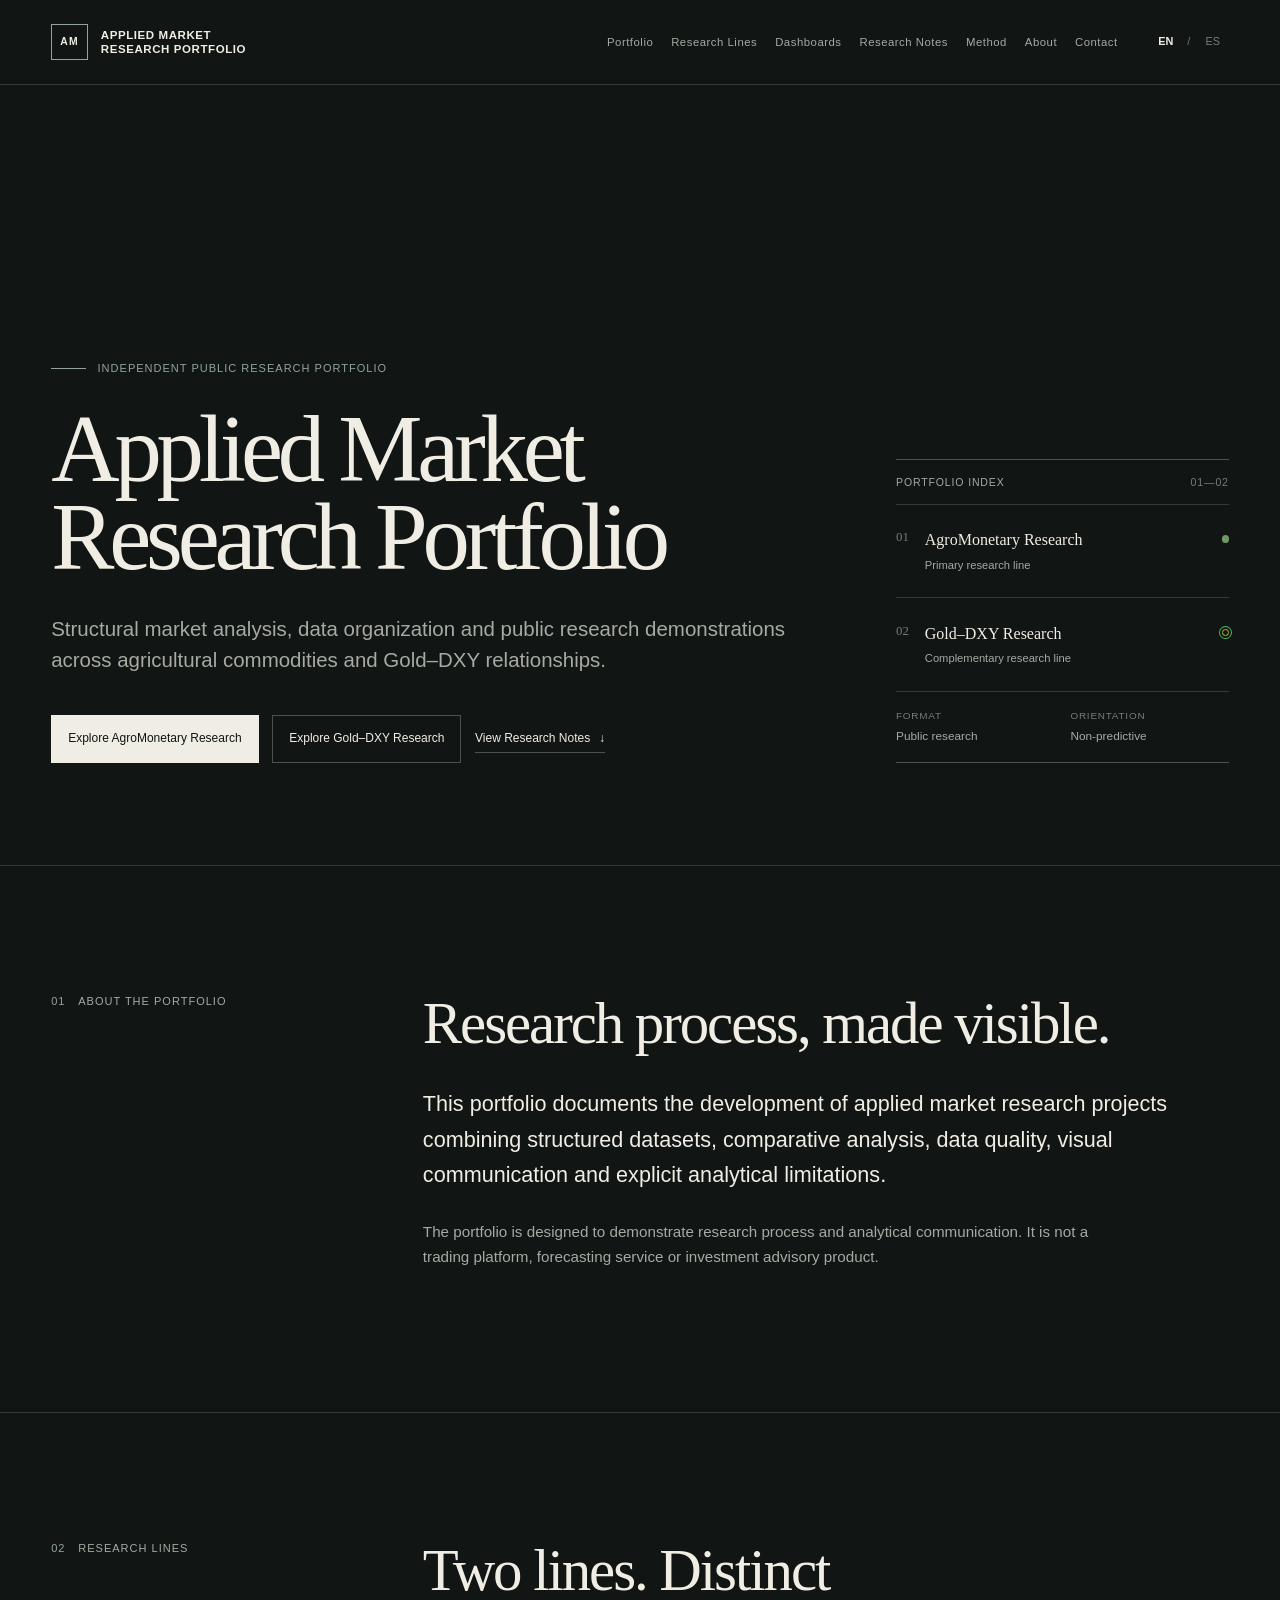
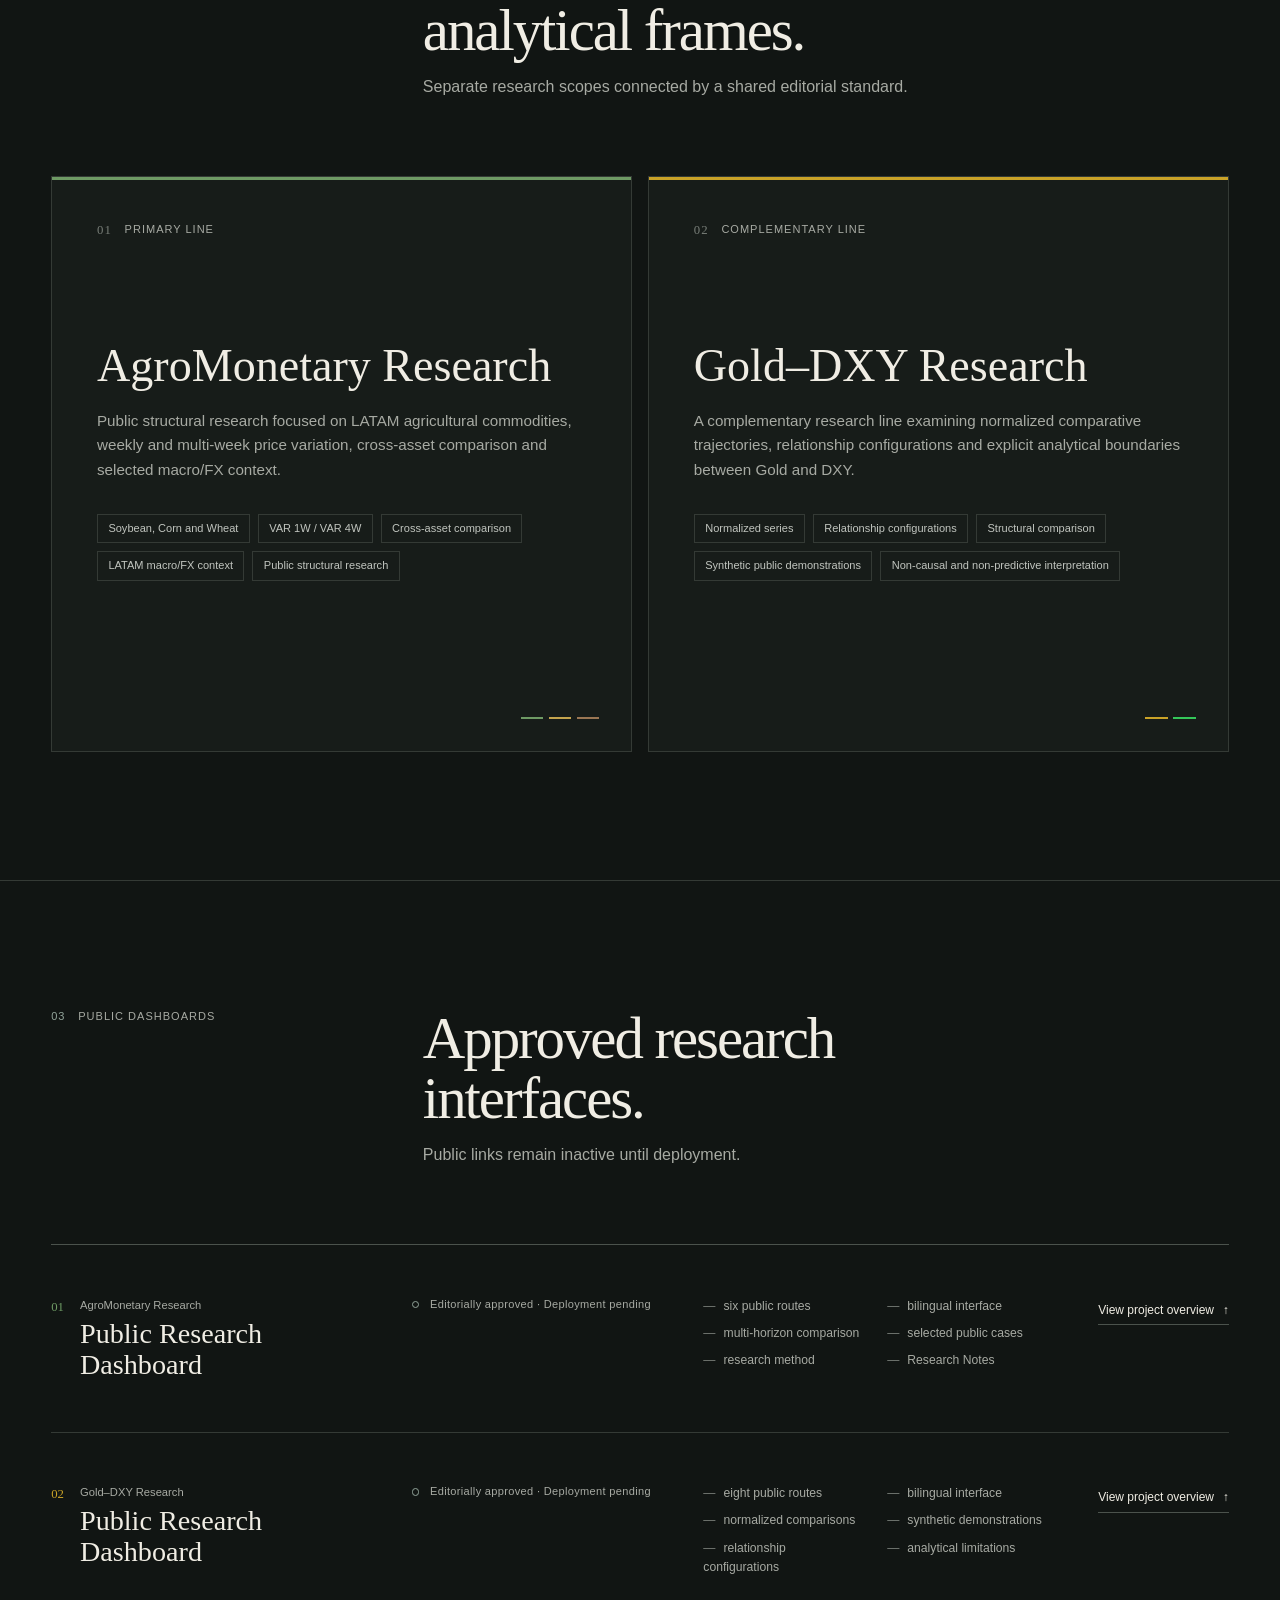
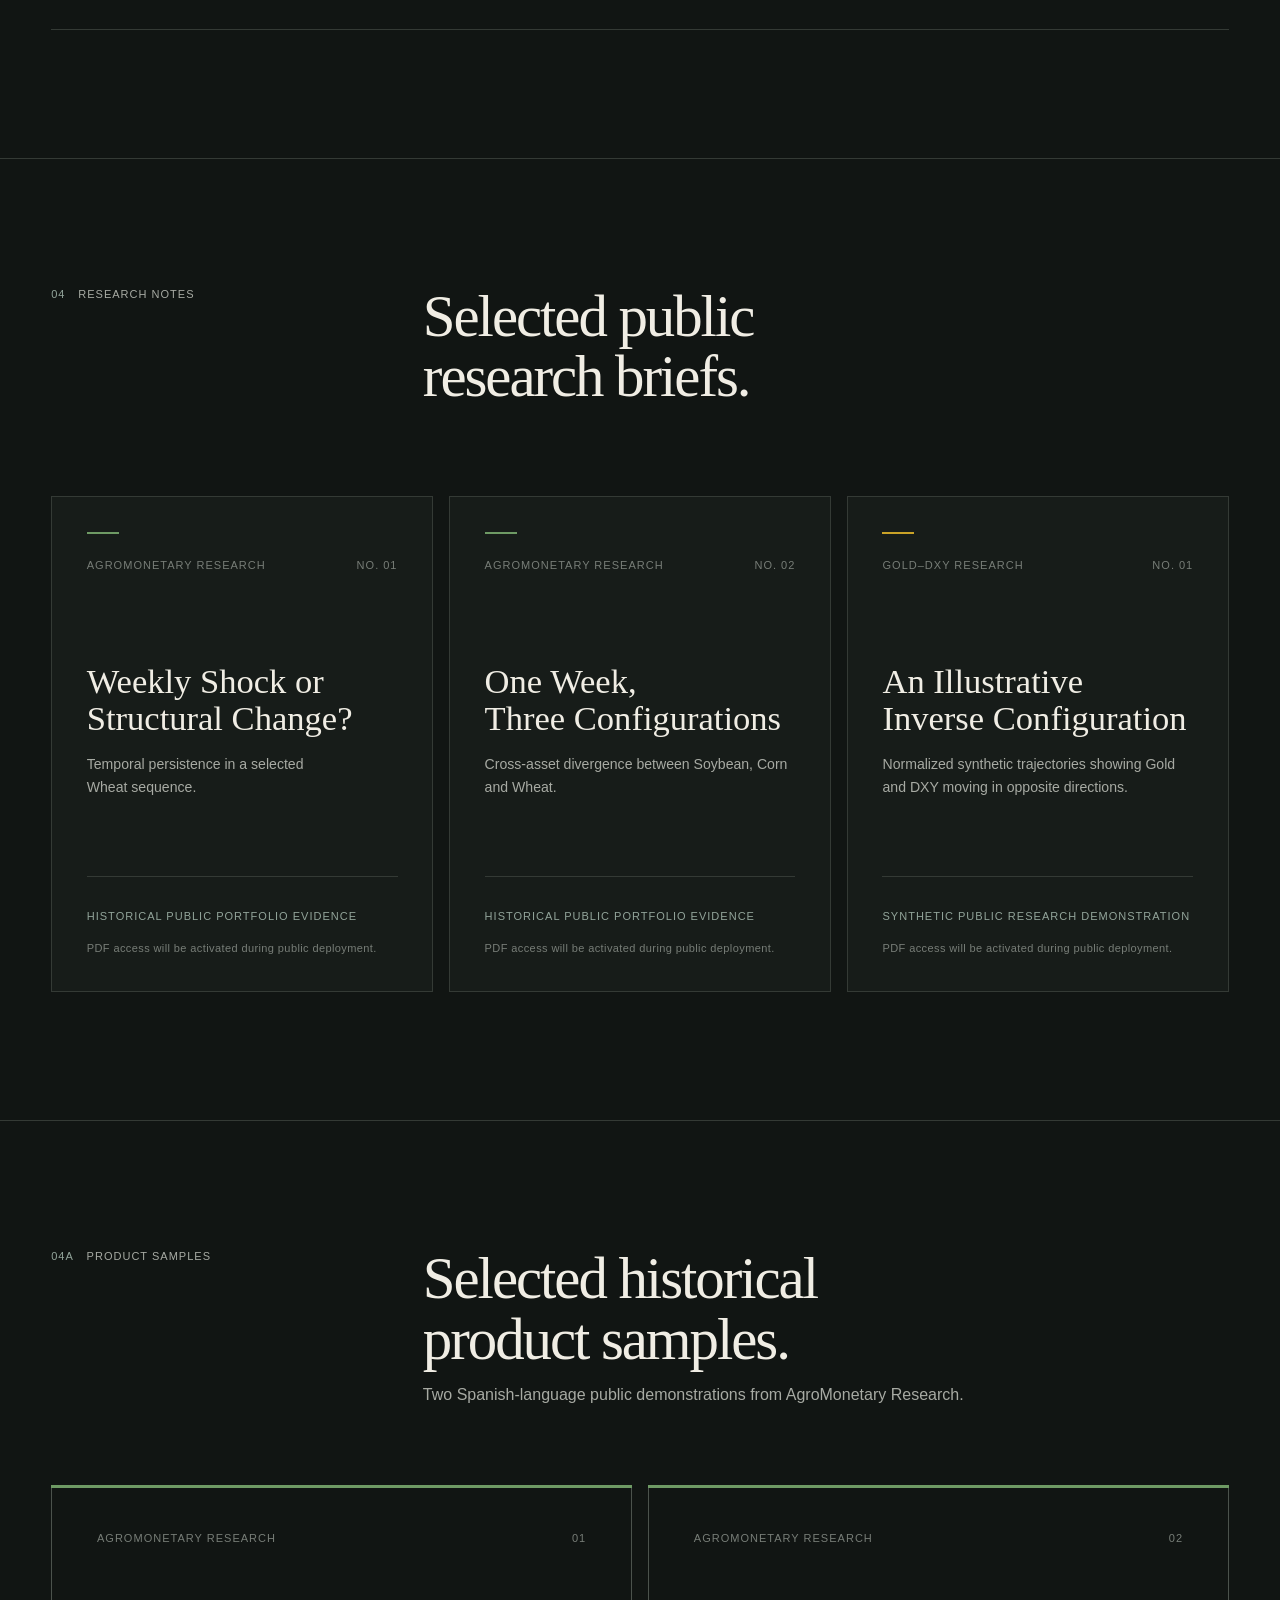
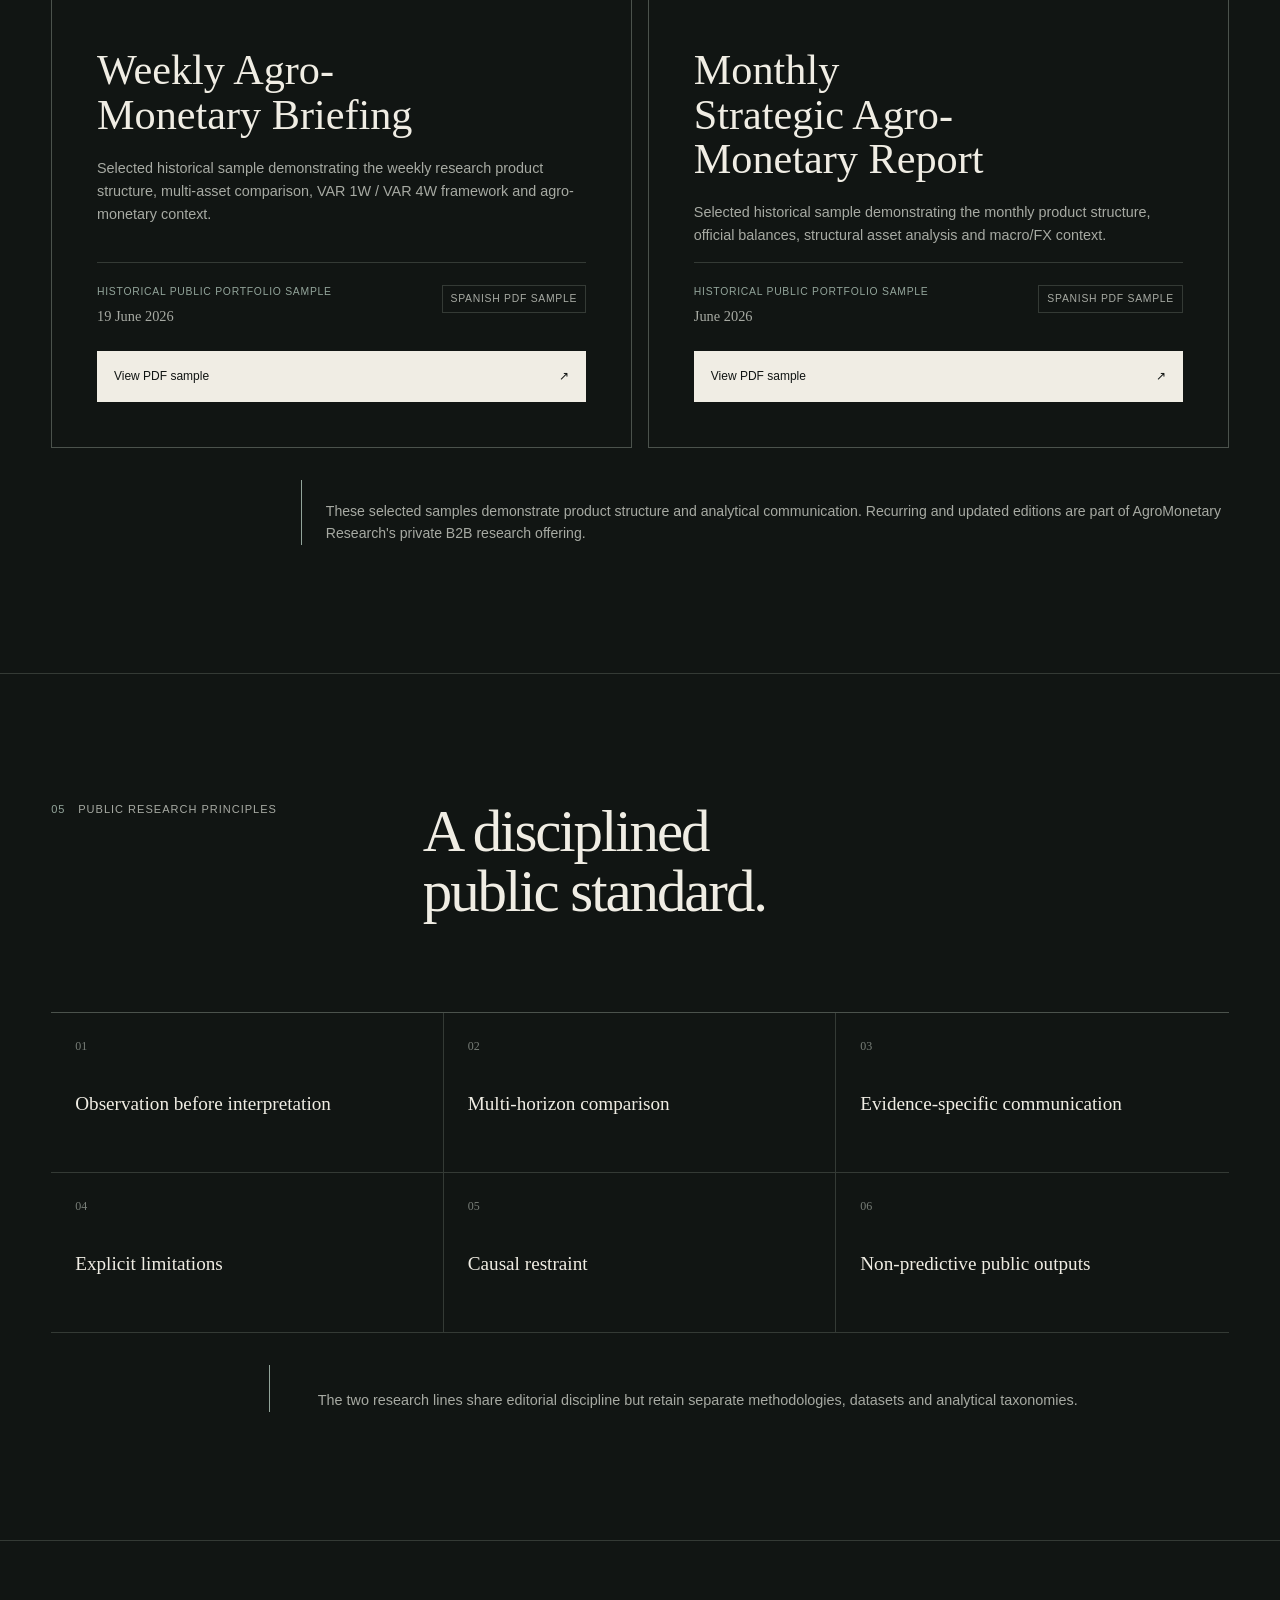
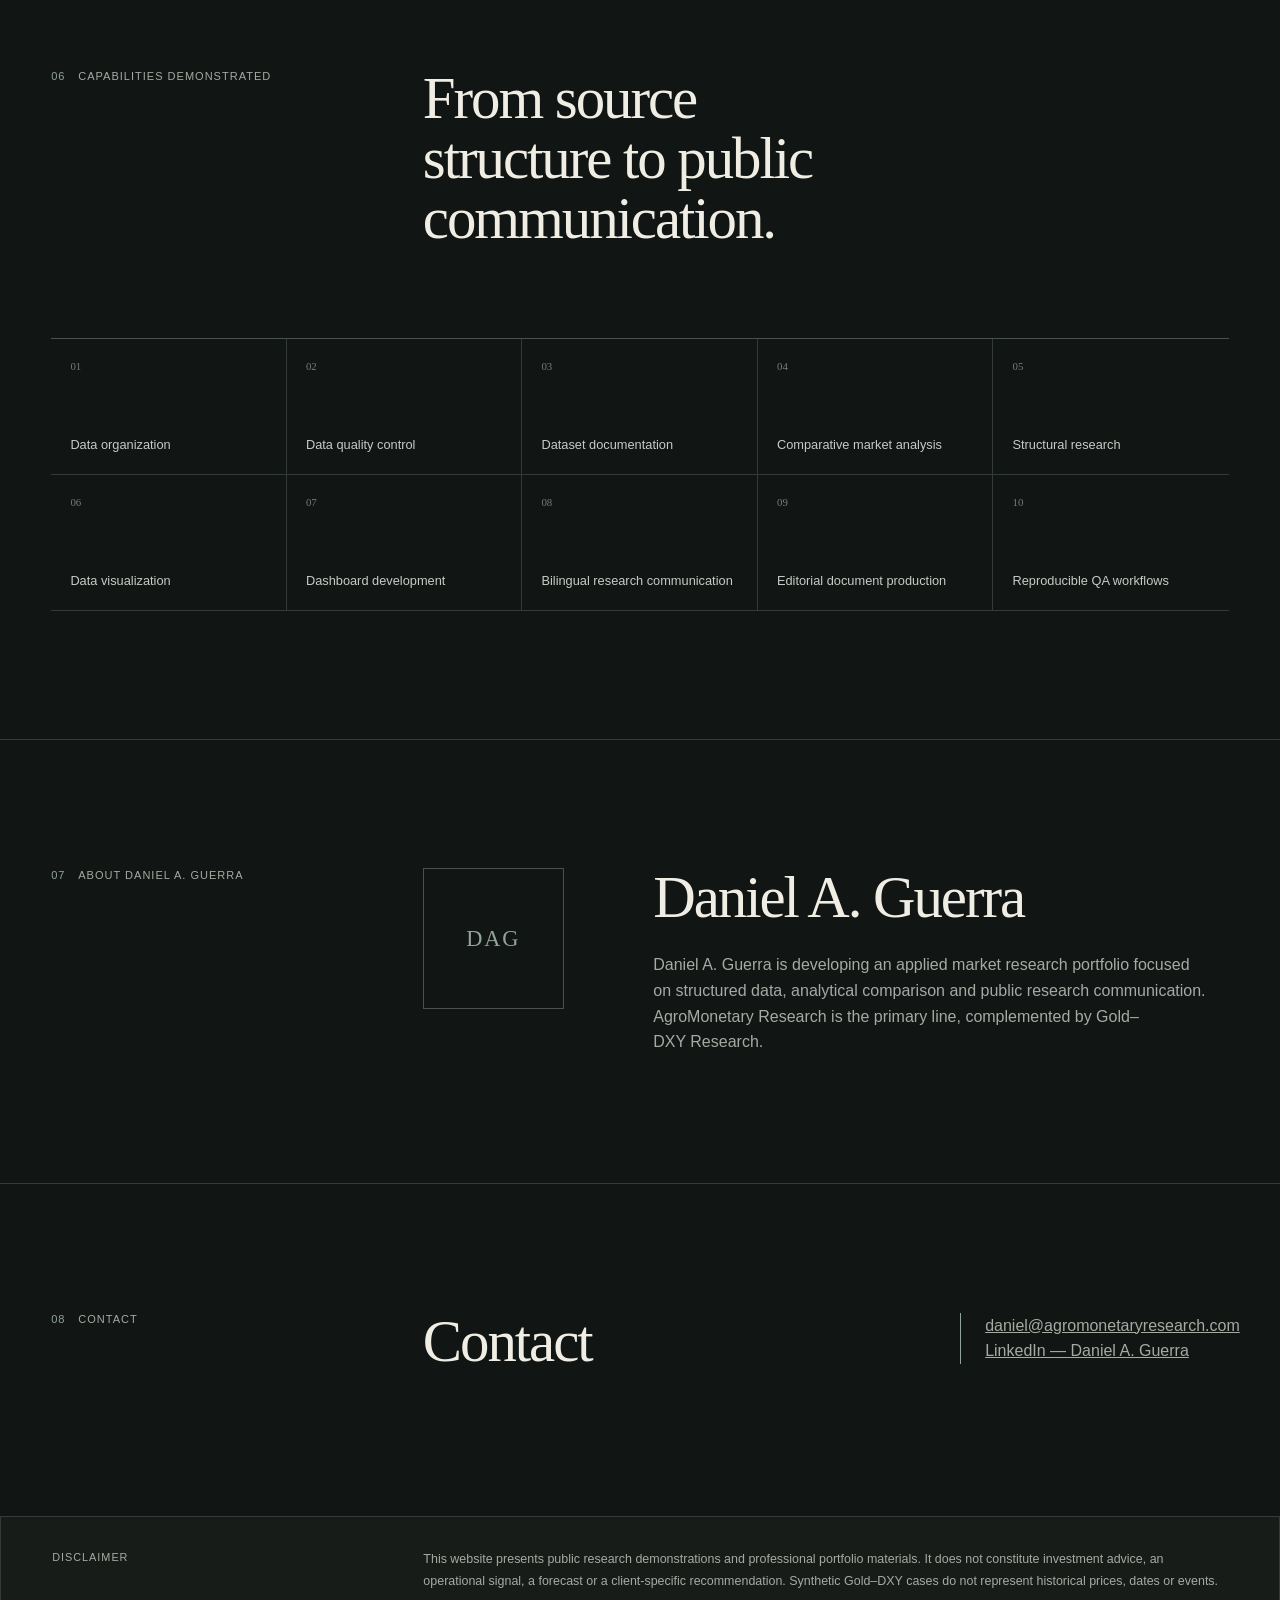
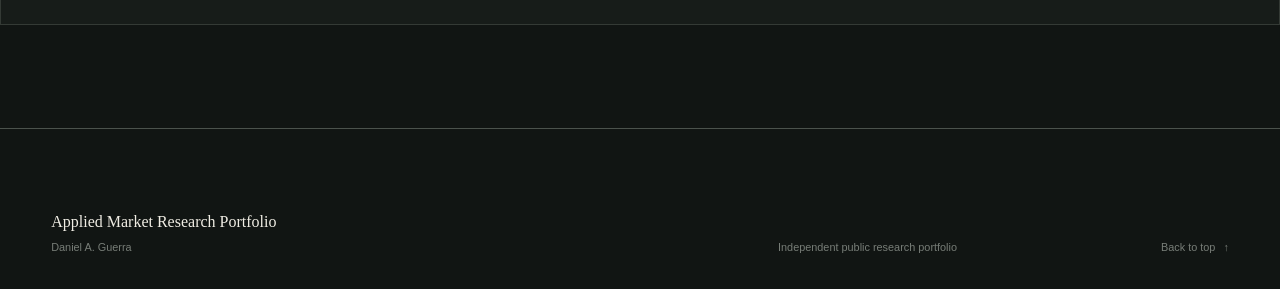
==== index.html @ 18775a65 "Initial public portfolio release" ====
<!doctype html>
<html lang="en" data-language="en">
  <head>
    <meta charset="utf-8">
    <meta name="viewport" content="width=device-width, initial-scale=1">
    <meta name="description" content="Applied market research portfolio by Daniel A. Guerra, connecting AgroMonetary Research and Gold–DXY Research.">
    <meta name="theme-color" content="#111513">
    <title>Applied Market Research Portfolio — Daniel A. Guerra</title>
    <link rel="stylesheet" href="styles.css">
    <script src="script.js" defer></script>
  </head>
  <body>
    <a class="skip-link" href="#main-content">
      <span class="lang-en">Skip to main content</span>
      <span class="lang-es" lang="es">Ir al contenido principal</span>
    </a>

    <header class="site-header" id="portfolio">
      <div class="header-inner">
        <a class="brand" href="#portfolio" aria-label="Applied Market Research Portfolio — home">
          <span class="brand-mark" aria-hidden="true">AM</span>
          <span class="brand-text">Applied Market<br>Research Portfolio</span>
        </a>

        <button class="menu-toggle" type="button" aria-expanded="false" aria-controls="primary-navigation">
          <span class="lang-en">Menu</span>
          <span class="lang-es" lang="es">Menú</span>
          <span class="menu-icon" aria-hidden="true"><i></i><i></i></span>
        </button>

        <nav class="primary-nav" id="primary-navigation" aria-label="Primary navigation">
          <a href="#portfolio">
            <span class="lang-en">Portfolio</span><span class="lang-es" lang="es">Portafolio</span>
          </a>
          <a href="#research-lines">
            <span class="lang-en">Research Lines</span><span class="lang-es" lang="es">Líneas</span>
          </a>
          <a href="#dashboards">
            <span class="lang-en">Dashboards</span><span class="lang-es" lang="es">Dashboards</span>
          </a>
          <a href="#research-notes">Research Notes</a>
          <a href="#method">
            <span class="lang-en">Method</span><span class="lang-es" lang="es">Método</span>
          </a>
          <a href="#about">
            <span class="lang-en">About</span><span class="lang-es" lang="es">Perfil</span>
          </a>
          <a href="#contact">
            <span class="lang-en">Contact</span><span class="lang-es" lang="es">Contacto</span>
          </a>
        </nav>

        <div class="language-control" role="group" aria-label="Language selection">
          <button type="button" data-set-language="en" aria-pressed="true">EN</button>
          <span aria-hidden="true">/</span>
          <button type="button" data-set-language="es" aria-pressed="false">ES</button>
        </div>
      </div>
    </header>

    <main id="main-content">
      <section class="hero section-shell" aria-labelledby="hero-title">
        <div class="hero-copy">
          <p class="eyebrow">
            <span class="lang-en">Independent public research portfolio</span>
            <span class="lang-es" lang="es">Portafolio público de investigación independiente</span>
          </p>
          <h1 id="hero-title">
            <span class="lang-en">Applied Market<br>Research Portfolio</span>
            <span class="lang-es" lang="es">Portafolio de Investigación<br>Aplicada de Mercados</span>
          </h1>
          <p class="hero-lede">
            <span class="lang-en">Structural market analysis, data organization and public research demonstrations across agricultural commodities and Gold–DXY relationships.</span>
            <span class="lang-es" lang="es">Análisis estructural de mercados, organización de datos y demostraciones públicas de investigación sobre commodities agrícolas y relaciones Gold–DXY.</span>
          </p>
          <div class="hero-actions" aria-label="Portfolio entry points">
            <a class="button button-primary" href="#agromonetary">
              <span class="lang-en">Explore AgroMonetary Research</span>
              <span class="lang-es" lang="es">Explorar AgroMonetary Research</span>
            </a>
            <a class="button button-secondary" href="#gold-dxy">
              <span class="lang-en">Explore Gold–DXY Research</span>
              <span class="lang-es" lang="es">Explorar Gold–DXY Research</span>
            </a>
            <a class="text-link" href="#research-notes">
              <span class="lang-en">View Research Notes</span>
              <span class="lang-es" lang="es">Ver Research Notes</span>
              <span aria-hidden="true">↓</span>
            </a>
          </div>
        </div>

        <aside class="hero-index" aria-label="Portfolio summary">
          <div class="index-heading">
            <span class="lang-en">Portfolio index</span>
            <span class="lang-es" lang="es">Índice del portafolio</span>
            <span class="index-number">01—02</span>
          </div>
          <ol>
            <li>
              <span class="line-number">01</span>
              <div>
                <strong>AgroMonetary Research</strong>
                <span class="lang-en">Primary research line</span>
                <span class="lang-es" lang="es">Línea principal</span>
              </div>
              <span class="index-dot agro-dot" aria-hidden="true"></span>
            </li>
            <li>
              <span class="line-number">02</span>
              <div>
                <strong>Gold–DXY Research</strong>
                <span class="lang-en">Complementary research line</span>
                <span class="lang-es" lang="es">Línea complementaria</span>
              </div>
              <span class="index-dot gold-dot" aria-hidden="true"></span>
            </li>
          </ol>
          <dl class="hero-meta">
            <div>
              <dt><span class="lang-en">Format</span><span class="lang-es" lang="es">Formato</span></dt>
              <dd><span class="lang-en">Public research</span><span class="lang-es" lang="es">Investigación pública</span></dd>
            </div>
            <div>
              <dt><span class="lang-en">Orientation</span><span class="lang-es" lang="es">Orientación</span></dt>
              <dd><span class="lang-en">Non-predictive</span><span class="lang-es" lang="es">No predictiva</span></dd>
            </div>
          </dl>
        </aside>
      </section>

      <section class="about-portfolio section-shell rule-top" aria-labelledby="portfolio-heading">
        <div class="section-label"><span>01</span><span class="lang-en">About the Portfolio</span><span class="lang-es" lang="es">Sobre el portafolio</span></div>
        <div class="section-content editorial-copy">
          <h2 id="portfolio-heading">
            <span class="lang-en">Research process, made visible.</span>
            <span class="lang-es" lang="es">El proceso de investigación, visible.</span>
          </h2>
          <p>
            <span class="lang-en">This portfolio documents the development of applied market research projects combining structured datasets, comparative analysis, data quality, visual communication and explicit analytical limitations.</span>
            <span class="lang-es" lang="es">Este portafolio documenta el desarrollo de proyectos de investigación aplicada de mercados que combinan datasets estructurados, análisis comparativo, calidad de datos, comunicación visual y limitaciones analíticas explícitas.</span>
          </p>
          <p class="muted-copy">
            <span class="lang-en">The portfolio is designed to demonstrate research process and analytical communication. It is not a trading platform, forecasting service or investment advisory product.</span>
            <span class="lang-es" lang="es">El portafolio está diseñado para demostrar procesos de investigación y comunicación analítica. No es una plataforma de trading, un servicio de previsión ni un producto de asesoramiento de inversión.</span>
          </p>
        </div>
      </section>

      <section class="research-section section-shell rule-top" id="research-lines" aria-labelledby="research-lines-heading">
        <div class="section-intro">
          <div class="section-label"><span>02</span><span class="lang-en">Research Lines</span><span class="lang-es" lang="es">Líneas de investigación</span></div>
          <div>
            <h2 id="research-lines-heading">
              <span class="lang-en">Two lines. Distinct analytical frames.</span>
              <span class="lang-es" lang="es">Dos líneas. Marcos analíticos distintos.</span>
            </h2>
            <p class="section-summary">
              <span class="lang-en">Separate research scopes connected by a shared editorial standard.</span>
              <span class="lang-es" lang="es">Ámbitos de investigación separados, conectados por un estándar editorial común.</span>
            </p>
          </div>
        </div>

        <div class="research-grid">
          <article class="research-panel research-panel-agro" id="agromonetary">
            <div class="panel-kicker"><span class="line-number">01</span><span class="lang-en">Primary line</span><span class="lang-es" lang="es">Línea principal</span></div>
            <h3>AgroMonetary Research</h3>
            <p>
              <span class="lang-en">Public structural research focused on LATAM agricultural commodities, weekly and multi-week price variation, cross-asset comparison and selected macro/FX context.</span>
              <span class="lang-es" lang="es">Investigación estructural pública centrada en commodities agrícolas de LATAM, variación semanal y multisemanal de precios, comparación entre activos y contexto macro/FX seleccionado.</span>
            </p>
            <ul class="tag-list" aria-label="AgroMonetary Research coverage">
              <li>Soybean, Corn and Wheat</li>
              <li>VAR 1W / VAR 4W</li>
              <li><span class="lang-en">Cross-asset comparison</span><span class="lang-es" lang="es">Comparación entre activos</span></li>
              <li><span class="lang-en">LATAM macro/FX context</span><span class="lang-es" lang="es">Contexto macro/FX de LATAM</span></li>
              <li><span class="lang-en">Public structural research</span><span class="lang-es" lang="es">Investigación estructural pública</span></li>
            </ul>
            <div class="crop-key" aria-hidden="true"><i></i><i></i><i></i></div>
          </article>

          <article class="research-panel research-panel-gold" id="gold-dxy">
            <div class="panel-kicker"><span class="line-number">02</span><span class="lang-en">Complementary line</span><span class="lang-es" lang="es">Línea complementaria</span></div>
            <h3>Gold–DXY Research</h3>
            <p>
              <span class="lang-en">A complementary research line examining normalized comparative trajectories, relationship configurations and explicit analytical boundaries between Gold and DXY.</span>
              <span class="lang-es" lang="es">Línea de investigación complementaria que examina trayectorias comparativas normalizadas, configuraciones de relación y límites analíticos explícitos entre el oro y el DXY.</span>
            </p>
            <ul class="tag-list" aria-label="Gold–DXY Research coverage">
              <li><span class="lang-en">Normalized series</span><span class="lang-es" lang="es">Series normalizadas</span></li>
              <li><span class="lang-en">Relationship configurations</span><span class="lang-es" lang="es">Configuraciones de relación</span></li>
              <li><span class="lang-en">Structural comparison</span><span class="lang-es" lang="es">Comparación estructural</span></li>
              <li><span class="lang-en">Synthetic public demonstrations</span><span class="lang-es" lang="es">Demostraciones públicas sintéticas</span></li>
              <li><span class="lang-en">Non-causal and non-predictive interpretation</span><span class="lang-es" lang="es">Interpretación no causal y no predictiva</span></li>
            </ul>
            <div class="series-key" aria-hidden="true"><i></i><i></i></div>
          </article>
        </div>
      </section>

      <section class="dashboards-section section-shell rule-top" id="dashboards" aria-labelledby="dashboards-heading">
        <div class="section-intro">
          <div class="section-label"><span>03</span><span class="lang-en">Public Dashboards</span><span class="lang-es" lang="es">Dashboards públicos</span></div>
          <div>
            <h2 id="dashboards-heading">
              <span class="lang-en">Approved research interfaces.</span>
              <span class="lang-es" lang="es">Interfaces de investigación aprobadas.</span>
            </h2>
            <p class="section-summary">
              <span class="lang-en">Public links remain inactive until deployment.</span>
              <span class="lang-es" lang="es">Los enlaces públicos permanecerán inactivos hasta el despliegue.</span>
            </p>
          </div>
        </div>

        <div class="dashboard-list">
          <article class="dashboard-card dashboard-agro">
            <div class="dashboard-title">
              <span class="card-number">01</span>
              <div><p>AgroMonetary Research</p><h3>Public Research Dashboard</h3></div>
            </div>
            <div class="status"><span aria-hidden="true"></span><span class="lang-en">Editorially approved · Deployment pending</span><span class="lang-es" lang="es">Aprobado editorialmente · Despliegue pendiente</span></div>
            <ul>
              <li><span class="lang-en">six public routes</span><span class="lang-es" lang="es">seis rutas públicas</span></li>
              <li><span class="lang-en">bilingual interface</span><span class="lang-es" lang="es">interfaz bilingüe</span></li>
              <li><span class="lang-en">multi-horizon comparison</span><span class="lang-es" lang="es">comparación multihorizonte</span></li>
              <li><span class="lang-en">selected public cases</span><span class="lang-es" lang="es">casos públicos seleccionados</span></li>
              <li><span class="lang-en">research method</span><span class="lang-es" lang="es">método de investigación</span></li>
              <li>Research Notes</li>
            </ul>
            <a class="text-link" href="#agromonetary"><span class="lang-en">View project overview</span><span class="lang-es" lang="es">Ver resumen del proyecto</span><span aria-hidden="true">↑</span></a>
          </article>

          <article class="dashboard-card dashboard-gold">
            <div class="dashboard-title">
              <span class="card-number">02</span>
              <div><p>Gold–DXY Research</p><h3>Public Research Dashboard</h3></div>
            </div>
            <div class="status"><span aria-hidden="true"></span><span class="lang-en">Editorially approved · Deployment pending</span><span class="lang-es" lang="es">Aprobado editorialmente · Despliegue pendiente</span></div>
            <ul>
              <li><span class="lang-en">eight public routes</span><span class="lang-es" lang="es">ocho rutas públicas</span></li>
              <li><span class="lang-en">bilingual interface</span><span class="lang-es" lang="es">interfaz bilingüe</span></li>
              <li><span class="lang-en">normalized comparisons</span><span class="lang-es" lang="es">comparaciones normalizadas</span></li>
              <li><span class="lang-en">synthetic demonstrations</span><span class="lang-es" lang="es">demostraciones sintéticas</span></li>
              <li><span class="lang-en">relationship configurations</span><span class="lang-es" lang="es">configuraciones de relación</span></li>
              <li><span class="lang-en">analytical limitations</span><span class="lang-es" lang="es">limitaciones analíticas</span></li>
            </ul>
            <a class="text-link" href="#gold-dxy"><span class="lang-en">View project overview</span><span class="lang-es" lang="es">Ver resumen del proyecto</span><span aria-hidden="true">↑</span></a>
          </article>
        </div>
      </section>

      <section class="notes-section section-shell rule-top" id="research-notes" aria-labelledby="notes-heading">
        <div class="section-intro">
          <div class="section-label"><span>04</span><span>Research Notes</span></div>
          <div>
            <h2 id="notes-heading">
              <span class="lang-en">Selected public research briefs.</span>
              <span class="lang-es" lang="es">Notas públicas de investigación seleccionadas.</span>
            </h2>
          </div>
        </div>

        <div class="notes-grid">
          <article class="note-card note-agro">
            <div class="note-meta"><span>AgroMonetary Research</span><span>No. 01</span></div>
            <h3><span class="lang-en">Weekly Shock or Structural Change?</span><span class="lang-es" lang="es">¿Shock semanal o cambio estructural?</span></h3>
            <p><span class="lang-en">Temporal persistence in a selected Wheat sequence.</span><span class="lang-es" lang="es">Persistencia temporal en una secuencia seleccionada de Wheat.</span></p>
            <div class="note-footer">
              <span class="evidence-label"><span class="lang-en">Historical public portfolio evidence</span><span class="lang-es" lang="es">Evidencia histórica pública del portafolio</span></span>
              <span class="pdf-status"><span class="lang-en">PDF access will be activated during public deployment.</span><span class="lang-es" lang="es">El acceso al PDF se activará durante el despliegue público.</span></span>
            </div>
          </article>

          <article class="note-card note-agro">
            <div class="note-meta"><span>AgroMonetary Research</span><span>No. 02</span></div>
            <h3><span class="lang-en">One Week, Three Configurations</span><span class="lang-es" lang="es">Una semana, tres configuraciones</span></h3>
            <p><span class="lang-en">Cross-asset divergence between Soybean, Corn and Wheat.</span><span class="lang-es" lang="es">Divergencia entre Soybean, Corn y Wheat.</span></p>
            <div class="note-footer">
              <span class="evidence-label"><span class="lang-en">Historical public portfolio evidence</span><span class="lang-es" lang="es">Evidencia histórica pública del portafolio</span></span>
              <span class="pdf-status"><span class="lang-en">PDF access will be activated during public deployment.</span><span class="lang-es" lang="es">El acceso al PDF se activará durante el despliegue público.</span></span>
            </div>
          </article>

          <article class="note-card note-gold">
            <div class="note-meta"><span>Gold–DXY Research</span><span>No. 01</span></div>
            <h3><span class="lang-en">An Illustrative Inverse Configuration</span><span class="lang-es" lang="es">Una configuración inversa ilustrativa</span></h3>
            <p><span class="lang-en">Normalized synthetic trajectories showing Gold and DXY moving in opposite directions.</span><span class="lang-es" lang="es">Trayectorias sintéticas normalizadas que muestran Gold y DXY moviéndose en direcciones opuestas.</span></p>
            <div class="note-footer">
              <span class="evidence-label"><span class="lang-en">Synthetic public research demonstration</span><span class="lang-es" lang="es">Demostración pública de investigación sintética</span></span>
              <span class="pdf-status"><span class="lang-en">PDF access will be activated during public deployment.</span><span class="lang-es" lang="es">El acceso al PDF se activará durante el despliegue público.</span></span>
            </div>
          </article>
        </div>
      </section>

      <section class="samples-section section-shell rule-top" id="product-samples" aria-labelledby="samples-heading">
        <div class="section-intro">
          <div class="section-label"><span>04A</span><span class="lang-en">Product Samples</span><span class="lang-es" lang="es">Muestras de producto</span></div>
          <div>
            <h2 id="samples-heading">
              <span class="lang-en">Selected historical product samples.</span>
              <span class="lang-es" lang="es">Muestras históricas de producto seleccionadas.</span>
            </h2>
            <p class="section-summary">
              <span class="lang-en">Two Spanish-language public demonstrations from AgroMonetary Research.</span>
              <span class="lang-es" lang="es">Dos demostraciones públicas en español de AgroMonetary Research.</span>
            </p>
          </div>
        </div>

        <div class="samples-grid">
          <article class="sample-card">
            <div class="sample-kicker"><span>AgroMonetary Research</span><span>01</span></div>
            <h3>
              <span class="lang-en">Weekly Agro-Monetary Briefing</span>
              <span class="lang-es" lang="es">Briefing Agro-Monetario Semanal</span>
            </h3>
            <p>
              <span class="lang-en">Selected historical sample demonstrating the weekly research product structure, multi-asset comparison, VAR 1W / VAR 4W framework and agro-monetary context.</span>
              <span class="lang-es" lang="es">Muestra histórica seleccionada que presenta la estructura del producto semanal, comparación entre activos, marco VAR 1W / VAR 4W y contexto agro-monetario.</span>
            </p>
            <div class="sample-meta">
              <div>
                <span class="sample-status"><span class="lang-en">Historical public portfolio sample</span><span class="lang-es" lang="es">Muestra pública histórica de portafolio</span></span>
                <time datetime="2026-06-19"><span class="lang-en">19 June 2026</span><span class="lang-es" lang="es">19 de junio de 2026</span></time>
              </div>
              <span class="sample-language"><span class="lang-en">Spanish PDF sample</span><span class="lang-es" lang="es">Muestra PDF en español</span></span>
            </div>
            <a class="sample-link" href="assets/documents/agro/AMR_Weekly_Briefing_Public_Sample_ES.pdf" target="_blank" rel="noopener" type="application/pdf">
              <span class="lang-en">View PDF sample</span><span class="lang-es" lang="es">Ver muestra PDF</span><span aria-hidden="true">↗</span>
            </a>
          </article>

          <article class="sample-card">
            <div class="sample-kicker"><span>AgroMonetary Research</span><span>02</span></div>
            <h3>
              <span class="lang-en">Monthly Strategic Agro-Monetary Report</span>
              <span class="lang-es" lang="es">Informe Estratégico Agro-Monetario Mensual</span>
            </h3>
            <p>
              <span class="lang-en">Selected historical sample demonstrating the monthly product structure, official balances, structural asset analysis and macro/FX context.</span>
              <span class="lang-es" lang="es">Muestra histórica seleccionada que presenta la estructura del producto mensual, balances oficiales, análisis estructural por activo y contexto macro/FX.</span>
            </p>
            <div class="sample-meta">
              <div>
                <span class="sample-status"><span class="lang-en">Historical public portfolio sample</span><span class="lang-es" lang="es">Muestra pública histórica de portafolio</span></span>
                <time datetime="2026-06"><span class="lang-en">June 2026</span><span class="lang-es" lang="es">Junio de 2026</span></time>
              </div>
              <span class="sample-language"><span class="lang-en">Spanish PDF sample</span><span class="lang-es" lang="es">Muestra PDF en español</span></span>
            </div>
            <a class="sample-link" href="assets/documents/agro/AMR_Monthly_Strategic_Report_Public_Sample_ES.pdf" target="_blank" rel="noopener" type="application/pdf">
              <span class="lang-en">View PDF sample</span><span class="lang-es" lang="es">Ver muestra PDF</span><span aria-hidden="true">↗</span>
            </a>
          </article>
        </div>

        <p class="samples-clarification">
          <span class="lang-en">These selected samples demonstrate product structure and analytical communication. Recurring and updated editions are part of AgroMonetary Research's private B2B research offering.</span>
          <span class="lang-es" lang="es">Estas muestras seleccionadas demuestran la estructura del producto y la comunicación analítica. Las ediciones recurrentes y actualizadas forman parte de la oferta privada de investigación B2B de AgroMonetary Research.</span>
        </p>
      </section>

      <section class="principles-section section-shell rule-top" id="method" aria-labelledby="principles-heading">
        <div class="section-intro">
          <div class="section-label"><span>05</span><span class="lang-en">Public Research Principles</span><span class="lang-es" lang="es">Principios de investigación pública</span></div>
          <div>
            <h2 id="principles-heading">
              <span class="lang-en">A disciplined public standard.</span>
              <span class="lang-es" lang="es">Un estándar público disciplinado.</span>
            </h2>
          </div>
        </div>

        <ol class="principles-grid">
          <li><span>01</span><strong class="lang-en">Observation before interpretation</strong><strong class="lang-es" lang="es">Observación antes que interpretación</strong></li>
          <li><span>02</span><strong class="lang-en">Multi-horizon comparison</strong><strong class="lang-es" lang="es">Comparación multihorizonte</strong></li>
          <li><span>03</span><strong class="lang-en">Evidence-specific communication</strong><strong class="lang-es" lang="es">Comunicación específica de la evidencia</strong></li>
          <li><span>04</span><strong class="lang-en">Explicit limitations</strong><strong class="lang-es" lang="es">Limitaciones explícitas</strong></li>
          <li><span>05</span><strong class="lang-en">Causal restraint</strong><strong class="lang-es" lang="es">Prudencia causal</strong></li>
          <li><span>06</span><strong class="lang-en">Non-predictive public outputs</strong><strong class="lang-es" lang="es">Productos públicos no predictivos</strong></li>
        </ol>

        <p class="method-clarification">
          <span class="lang-en">The two research lines share editorial discipline but retain separate methodologies, datasets and analytical taxonomies.</span>
          <span class="lang-es" lang="es">Las dos líneas comparten disciplina editorial, pero conservan metodologías, datasets y taxonomías analíticas independientes.</span>
        </p>
      </section>

      <section class="capabilities-section section-shell rule-top" aria-labelledby="capabilities-heading">
        <div class="section-intro">
          <div class="section-label"><span>06</span><span class="lang-en">Capabilities Demonstrated</span><span class="lang-es" lang="es">Capacidades demostradas</span></div>
          <h2 id="capabilities-heading">
            <span class="lang-en">From source structure to public communication.</span>
            <span class="lang-es" lang="es">De la estructura de fuentes a la comunicación pública.</span>
          </h2>
        </div>
        <ul class="capabilities-grid">
          <li><span>01</span><span class="lang-en">Data organization</span><span class="lang-es" lang="es">Organización de datos</span></li>
          <li><span>02</span><span class="lang-en">Data quality control</span><span class="lang-es" lang="es">Control de calidad de datos</span></li>
          <li><span>03</span><span class="lang-en">Dataset documentation</span><span class="lang-es" lang="es">Documentación de datasets</span></li>
          <li><span>04</span><span class="lang-en">Comparative market analysis</span><span class="lang-es" lang="es">Análisis comparativo de mercados</span></li>
          <li><span>05</span><span class="lang-en">Structural research</span><span class="lang-es" lang="es">Investigación estructural</span></li>
          <li><span>06</span><span class="lang-en">Data visualization</span><span class="lang-es" lang="es">Visualización de datos</span></li>
          <li><span>07</span><span class="lang-en">Dashboard development</span><span class="lang-es" lang="es">Desarrollo de dashboards</span></li>
          <li><span>08</span><span class="lang-en">Bilingual research communication</span><span class="lang-es" lang="es">Comunicación bilingüe de investigación</span></li>
          <li><span>09</span><span class="lang-en">Editorial document production</span><span class="lang-es" lang="es">Producción editorial de documentos</span></li>
          <li><span>10</span><span class="lang-en">Reproducible QA workflows</span><span class="lang-es" lang="es">Flujos de QA reproducibles</span></li>
        </ul>
      </section>

      <section class="profile-section section-shell rule-top" id="about" aria-labelledby="profile-heading">
        <div class="section-label"><span>07</span><span class="lang-en">About Daniel A. Guerra</span><span class="lang-es" lang="es">Sobre Daniel A. Guerra</span></div>
        <div class="profile-content">
          <p class="profile-initials" aria-hidden="true">DAG</p>
          <div>
            <h2 id="profile-heading">Daniel A. Guerra</h2>
            <p>
              <span class="lang-en">Daniel A. Guerra is developing an applied market research portfolio focused on structured data, analytical comparison and public research communication. AgroMonetary Research is the primary line, complemented by Gold–DXY Research.</span>
              <span class="lang-es" lang="es">Daniel A. Guerra desarrolla un portafolio de investigación aplicada de mercados centrado en datos estructurados, comparación analítica y comunicación pública de investigación. AgroMonetary Research es la línea principal, complementada por Gold–DXY Research.</span>
            </p>
          </div>
        </div>
      </section>

      <section class="contact-section section-shell rule-top" id="contact" aria-labelledby="contact-heading">
        <div class="section-label"><span>08</span><span class="lang-en">Contact</span><span class="lang-es" lang="es">Contacto</span></div>
        <div class="contact-content">
          <h2 id="contact-heading">
            <span class="lang-en">Contact</span>
            <span class="lang-es" lang="es">Contacto</span>
          </h2>
          <p>
            <a href="mailto:daniel@agromonetaryresearch.com">daniel@agromonetaryresearch.com</a><br>
            <a href="https://www.linkedin.com/in/daniel-a-guerra" target="_blank" rel="noopener noreferrer">LinkedIn — Daniel A. Guerra</a>
          </p>
        </div>
      </section>

      <section class="disclaimer-section section-shell" aria-labelledby="disclaimer-heading">
        <h2 id="disclaimer-heading"><span class="lang-en">Disclaimer</span><span class="lang-es" lang="es">Aviso legal</span></h2>
        <p>
          <span class="lang-en">This website presents public research demonstrations and professional portfolio materials. It does not constitute investment advice, an operational signal, a forecast or a client-specific recommendation. Synthetic Gold–DXY cases do not represent historical prices, dates or events.</span>
          <span class="lang-es" lang="es">Este sitio presenta demostraciones públicas de investigación y materiales de portafolio profesional. No constituye asesoramiento de inversión, una señal operativa, una previsión ni una recomendación específica para clientes. Los casos sintéticos Gold–DXY no representan precios, fechas ni acontecimientos históricos.</span>
        </p>
      </section>
    </main>

    <footer class="site-footer">
      <div class="section-shell footer-inner">
        <div>
          <strong>Applied Market Research Portfolio</strong>
          <span>Daniel A. Guerra</span>
        </div>
        <p><span class="lang-en">Independent public research portfolio</span><span class="lang-es" lang="es">Portafolio público de investigación independiente</span></p>
        <a href="#portfolio"><span class="lang-en">Back to top</span><span class="lang-es" lang="es">Volver arriba</span><span aria-hidden="true">↑</span></a>
      </div>
    </footer>
  </body>
</html>
---- styles.css ----
:root {
  color-scheme: dark;
  --bg: #111513;
  --surface: #171c19;
  --surface-raised: #1c211e;
  --text: #f0ede4;
  --muted: #a7aaa3;
  --faint: #777d77;
  --border: #343a35;
  --border-strong: #4b524c;
  --accent: #92a49a;
  --accent-dark: #29362f;
  --soy: #6e9a64;
  --corn: #c4a44d;
  --wheat: #9a7653;
  --gold: #c9a227;
  --dxy: #34c759;
  --max-width: 1280px;
  --gutter: clamp(1.25rem, 4vw, 4rem);
  --section-space: clamp(5rem, 10vw, 9rem);
  --sans: Inter, "Helvetica Neue", Helvetica, Arial, sans-serif;
  --serif: Georgia, "Times New Roman", serif;
}

*,
*::before,
*::after {
  box-sizing: border-box;
}

html {
  scroll-behavior: smooth;
  scroll-padding-top: 6rem;
}

body {
  margin: 0;
  min-width: 320px;
  overflow-x: hidden;
  background: var(--bg);
  color: var(--text);
  font-family: var(--sans);
  font-size: 1rem;
  line-height: 1.6;
  -webkit-font-smoothing: antialiased;
}

button,
a {
  font: inherit;
}

a {
  color: inherit;
}

button {
  color: inherit;
}

h1,
h2,
h3,
p {
  margin-top: 0;
}

h1,
h2,
h3 {
  text-wrap: balance;
}

p {
  text-wrap: pretty;
}

.lang-es {
  display: none !important;
}

html[data-language="es"] .lang-en {
  display: none !important;
}

html[data-language="es"] .lang-es {
  display: inline !important;
}

.skip-link {
  position: fixed;
  z-index: 100;
  top: 0;
  left: 0;
  width: 1px;
  height: 1px;
  margin: -1px;
  padding: 0;
  overflow: hidden;
  clip: rect(0 0 0 0);
  clip-path: inset(50%);
  white-space: nowrap;
  border: 0;
  background: var(--text);
  color: var(--bg);
  text-decoration: none;
}

.skip-link:focus,
.skip-link:focus-visible {
  top: 0.75rem;
  left: 0.75rem;
  width: auto;
  height: auto;
  margin: 0;
  padding: 0.7rem 1rem;
  overflow: visible;
  clip: auto;
  clip-path: none;
  white-space: normal;
}

:focus-visible {
  outline: 2px solid var(--text);
  outline-offset: 4px;
}

.section-shell {
  width: min(100%, var(--max-width));
  margin-inline: auto;
  padding-inline: var(--gutter);
}

.site-header {
  position: relative;
  z-index: 20;
  border-bottom: 1px solid var(--border);
  background: rgba(17, 21, 19, 0.97);
}

.header-inner {
  display: grid;
  grid-template-columns: minmax(14rem, 1fr) auto auto;
  align-items: center;
  gap: 2rem;
  width: min(100%, var(--max-width));
  min-height: 5.25rem;
  margin-inline: auto;
  padding-inline: var(--gutter);
}

.brand {
  display: inline-flex;
  align-items: center;
  gap: 0.8rem;
  width: fit-content;
  text-decoration: none;
}

.brand-mark {
  display: grid;
  place-items: center;
  width: 2.3rem;
  height: 2.3rem;
  border: 1px solid var(--accent);
  color: var(--text);
  font-size: 0.65rem;
  font-weight: 700;
  letter-spacing: 0.12em;
}

.brand-text {
  font-size: 0.72rem;
  font-weight: 650;
  line-height: 1.25;
  letter-spacing: 0.05em;
  text-transform: uppercase;
}

.primary-nav {
  display: flex;
  align-items: center;
  gap: clamp(0.8rem, 1.4vw, 1.4rem);
}

.primary-nav a {
  position: relative;
  color: var(--muted);
  font-size: 0.71rem;
  letter-spacing: 0.045em;
  text-decoration: none;
  white-space: nowrap;
}

.primary-nav a::after {
  position: absolute;
  right: 0;
  bottom: -0.45rem;
  left: 0;
  height: 1px;
  transform: scaleX(0);
  background: var(--text);
  content: "";
  transform-origin: left;
  transition: transform 160ms ease;
}

.primary-nav a:hover,
.primary-nav a:focus-visible {
  color: var(--text);
}

.primary-nav a:hover::after,
.primary-nav a:focus-visible::after {
  transform: scaleX(1);
}

.language-control {
  display: flex;
  align-items: center;
  gap: 0.35rem;
  color: var(--faint);
  font-size: 0.68rem;
  letter-spacing: 0.08em;
}

.language-control button {
  min-width: 2rem;
  padding: 0.35rem 0.25rem;
  border: 0;
  background: transparent;
  color: var(--faint);
  cursor: pointer;
}

.language-control button[aria-pressed="true"] {
  color: var(--text);
  font-weight: 700;
}

.menu-toggle {
  display: none;
}

.hero {
  display: grid;
  grid-template-columns: minmax(0, 1.45fr) minmax(20rem, 0.65fr);
  gap: clamp(3rem, 8vw, 7rem);
  align-items: end;
  min-height: min(780px, calc(100svh - 5.25rem));
  padding-top: clamp(5rem, 10vw, 8rem);
  padding-bottom: clamp(4rem, 8vw, 7rem);
}

.eyebrow,
.section-label,
.panel-kicker,
.note-meta,
.status,
.evidence-label,
.pdf-status {
  font-size: 0.69rem;
  line-height: 1.35;
  letter-spacing: 0.09em;
  text-transform: uppercase;
}

.eyebrow {
  display: flex;
  align-items: center;
  gap: 0.7rem;
  margin-bottom: 1.8rem;
  color: var(--accent);
}

.eyebrow::before {
  width: 2.2rem;
  height: 1px;
  background: var(--accent);
  content: "";
}

.hero h1 {
  max-width: 13ch;
  margin-bottom: 2rem;
  font-family: var(--serif);
  font-size: clamp(3.35rem, 7.4vw, 7.3rem);
  font-weight: 400;
  line-height: 0.93;
  letter-spacing: -0.055em;
}

html[data-language="es"] .hero h1 {
  max-width: 16ch;
  font-size: clamp(2.9rem, 6.4vw, 6.3rem);
}

.hero-lede {
  max-width: 47rem;
  margin-bottom: 2.4rem;
  color: var(--muted);
  font-size: clamp(1.05rem, 1.6vw, 1.3rem);
  line-height: 1.55;
}

.hero-actions {
  display: flex;
  flex-wrap: wrap;
  gap: 0.85rem;
  align-items: center;
}

.button {
  display: inline-flex;
  align-items: center;
  justify-content: center;
  min-height: 3rem;
  padding: 0.7rem 1rem;
  border: 1px solid var(--border-strong);
  font-size: 0.75rem;
  line-height: 1.2;
  text-decoration: none;
}

.button-primary {
  border-color: var(--text);
  background: var(--text);
  color: var(--bg);
}

.button-primary:hover {
  background: transparent;
  color: var(--text);
}

.button-secondary:hover {
  border-color: var(--accent);
  background: var(--accent-dark);
}

.text-link {
  display: inline-flex;
  align-items: center;
  gap: 0.55rem;
  width: fit-content;
  padding: 0.4rem 0;
  border-bottom: 1px solid var(--border-strong);
  color: var(--text);
  font-size: 0.75rem;
  line-height: 1.25;
  text-decoration: none;
}

.text-link:hover {
  border-color: var(--text);
}

.hero-index {
  border-top: 1px solid var(--border-strong);
  border-bottom: 1px solid var(--border-strong);
}

.index-heading {
  display: flex;
  justify-content: space-between;
  padding: 0.85rem 0;
  color: var(--muted);
  font-size: 0.66rem;
  letter-spacing: 0.08em;
  text-transform: uppercase;
}

.index-number {
  color: var(--faint);
}

.hero-index ol {
  margin: 0;
  padding: 0;
  list-style: none;
}

.hero-index li {
  display: grid;
  grid-template-columns: auto 1fr auto;
  gap: 1rem;
  align-items: start;
  padding: 1.4rem 0;
  border-top: 1px solid var(--border);
}

.line-number,
.card-number {
  color: var(--faint);
  font-family: var(--serif);
  font-size: 0.8rem;
}

.hero-index strong {
  display: block;
  margin-bottom: 0.25rem;
  font-family: var(--serif);
  font-size: 1rem;
  font-weight: 400;
}

.hero-index li div > span {
  display: block;
  color: var(--muted);
  font-size: 0.7rem;
}

.index-dot {
  width: 0.45rem;
  height: 0.45rem;
  margin-top: 0.5rem;
  border-radius: 50%;
}

.agro-dot {
  background: var(--soy);
}

.gold-dot {
  border: 1px solid var(--gold);
  box-shadow: 0 0 0 2px var(--bg), 0 0 0 3px var(--dxy);
}

.hero-meta {
  display: grid;
  grid-template-columns: 1fr 1fr;
  gap: 1rem;
  margin: 0;
  padding: 1rem 0;
  border-top: 1px solid var(--border);
}

.hero-meta div {
  min-width: 0;
}

.hero-meta dt {
  margin-bottom: 0.2rem;
  color: var(--faint);
  font-size: 0.62rem;
  letter-spacing: 0.08em;
  text-transform: uppercase;
}

.hero-meta dd {
  margin: 0;
  color: var(--muted);
  font-size: 0.74rem;
}

.rule-top {
  display: grid;
  grid-template-columns: minmax(10rem, 0.35fr) minmax(0, 1fr);
  gap: clamp(2rem, 7vw, 7rem);
  padding-top: var(--section-space);
  padding-bottom: var(--section-space);
  border-top: 1px solid var(--border);
}

.section-label {
  display: flex;
  gap: 0.8rem;
  align-items: baseline;
  height: fit-content;
  color: var(--muted);
}

.section-label > span:first-child {
  color: var(--accent);
}

.editorial-copy {
  max-width: 58rem;
}

.editorial-copy h2,
.section-intro h2,
.profile-content h2,
.contact-content h2 {
  margin-bottom: 2rem;
  font-family: var(--serif);
  font-size: clamp(2.25rem, 4.6vw, 4.6rem);
  font-weight: 400;
  line-height: 1.02;
  letter-spacing: -0.035em;
}

.editorial-copy > p {
  max-width: 48rem;
  font-size: clamp(1.1rem, 1.7vw, 1.35rem);
  line-height: 1.65;
}

.editorial-copy .muted-copy {
  max-width: 43rem;
  margin-top: 1.6rem;
  color: var(--muted);
  font-size: 0.95rem;
}

.research-section,
.dashboards-section,
.notes-section,
.samples-section,
.principles-section,
.capabilities-section {
  display: block;
}

.section-intro {
  display: grid;
  grid-template-columns: minmax(10rem, 0.35fr) minmax(0, 1fr);
  gap: clamp(2rem, 7vw, 7rem);
  margin-bottom: clamp(2.5rem, 6vw, 5rem);
}

.section-intro h2 {
  max-width: 14ch;
  margin-bottom: 0.8rem;
}

.section-summary {
  max-width: 39rem;
  margin: 0;
  color: var(--muted);
}

.research-grid {
  display: grid;
  grid-template-columns: 1fr 1fr;
  gap: 1rem;
}

.research-panel {
  position: relative;
  min-height: 36rem;
  overflow: hidden;
  padding: clamp(1.5rem, 3.5vw, 3rem);
  border: 1px solid var(--border);
  background: var(--surface);
}

.research-panel::before {
  position: absolute;
  top: 0;
  right: 0;
  left: 0;
  height: 3px;
  content: "";
}

.research-panel-agro::before {
  background: var(--soy);
}

.research-panel-gold::before {
  background: var(--gold);
}

.panel-kicker {
  display: flex;
  gap: 0.8rem;
  margin-bottom: clamp(4rem, 8vw, 7rem);
  color: var(--muted);
}

.research-panel h3 {
  margin-bottom: 1.2rem;
  font-family: var(--serif);
  font-size: clamp(2rem, 3.6vw, 3.4rem);
  font-weight: 400;
  line-height: 1.05;
}

.research-panel > p {
  max-width: 40rem;
  margin-bottom: 2rem;
  color: var(--muted);
  font-size: 0.95rem;
}

.tag-list {
  display: flex;
  flex-wrap: wrap;
  gap: 0.5rem;
  margin: 0;
  padding: 0;
  list-style: none;
}

.tag-list li {
  padding: 0.42rem 0.65rem;
  border: 1px solid var(--border);
  color: #c1c5bf;
  font-size: 0.69rem;
  line-height: 1.25;
}

.crop-key,
.series-key {
  position: absolute;
  right: 2rem;
  bottom: 2rem;
  display: flex;
  gap: 0.35rem;
}

.crop-key i,
.series-key i {
  display: block;
  width: 1.4rem;
  height: 2px;
}

.crop-key i:nth-child(1) { background: var(--soy); }
.crop-key i:nth-child(2) { background: var(--corn); }
.crop-key i:nth-child(3) { background: var(--wheat); }
.series-key i:nth-child(1) { background: var(--gold); }
.series-key i:nth-child(2) { background: var(--dxy); }

.dashboard-list {
  border-top: 1px solid var(--border-strong);
}

.dashboard-card {
  display: grid;
  grid-template-columns: minmax(16rem, 0.9fr) minmax(13rem, 0.7fr) minmax(21rem, 1fr) auto;
  gap: clamp(1.5rem, 4vw, 4rem);
  align-items: start;
  padding: clamp(2rem, 4vw, 3.5rem) 0;
  border-bottom: 1px solid var(--border);
}

.dashboard-title {
  display: grid;
  grid-template-columns: auto 1fr;
  gap: 1rem;
}

.dashboard-title p {
  margin-bottom: 0.25rem;
  color: var(--muted);
  font-size: 0.7rem;
}

.dashboard-title h3 {
  margin: 0;
  font-family: var(--serif);
  font-size: clamp(1.4rem, 2.2vw, 2rem);
  font-weight: 400;
  line-height: 1.1;
}

.dashboard-agro .card-number {
  color: var(--soy);
}

.dashboard-gold .card-number {
  color: var(--gold);
}

.status {
  display: grid;
  grid-template-columns: auto 1fr;
  gap: 0.7rem;
  align-items: start;
  color: var(--muted);
  text-transform: none;
  letter-spacing: 0.03em;
}

.status > span:first-child {
  width: 0.45rem;
  height: 0.45rem;
  margin-top: 0.28rem;
  border: 1px solid var(--accent);
  border-radius: 50%;
}

.dashboard-card ul {
  display: grid;
  grid-template-columns: 1fr 1fr;
  gap: 0.5rem 1.5rem;
  margin: 0;
  padding: 0;
  color: var(--muted);
  font-size: 0.76rem;
  list-style: none;
}

.dashboard-card li::before {
  margin-right: 0.5rem;
  color: var(--faint);
  content: "—";
}

.notes-grid {
  display: grid;
  grid-template-columns: repeat(3, 1fr);
  gap: 1rem;
}

.note-card {
  display: flex;
  min-height: 31rem;
  flex-direction: column;
  padding: clamp(1.4rem, 2.7vw, 2.2rem);
  border: 1px solid var(--border);
  background: var(--surface);
}

.note-card::before {
  width: 2rem;
  height: 2px;
  margin-bottom: 1.5rem;
  background: var(--soy);
  content: "";
}

.note-card.note-gold::before {
  background: var(--gold);
}

.note-meta {
  display: flex;
  justify-content: space-between;
  gap: 1rem;
  margin-bottom: clamp(4rem, 7vw, 7rem);
  color: var(--faint);
}

.note-card h3 {
  margin-bottom: 1rem;
  font-family: var(--serif);
  font-size: clamp(1.65rem, 2.7vw, 2.55rem);
  font-weight: 400;
  line-height: 1.08;
}

.note-card > p {
  color: var(--muted);
  font-size: 0.88rem;
}

.note-footer {
  display: flex;
  flex-direction: column;
  gap: 1rem;
  margin-top: auto;
  padding-top: 2rem;
  border-top: 1px solid var(--border);
}

.evidence-label {
  color: var(--accent);
}

.pdf-status {
  color: var(--faint);
  line-height: 1.55;
  letter-spacing: 0.035em;
  text-transform: none;
}

.samples-grid {
  display: grid;
  grid-template-columns: 1fr 1fr;
  gap: 1rem;
}

.sample-card {
  position: relative;
  display: flex;
  min-height: 31rem;
  flex-direction: column;
  padding: clamp(1.5rem, 3.5vw, 3rem);
  border: 1px solid var(--border-strong);
  background: transparent;
}

.sample-card::before {
  position: absolute;
  top: -1px;
  right: -1px;
  left: -1px;
  height: 3px;
  background: var(--soy);
  content: "";
}

.sample-kicker {
  display: flex;
  justify-content: space-between;
  gap: 1rem;
  margin-bottom: clamp(4rem, 8vw, 7rem);
  color: var(--faint);
  font-size: 0.69rem;
  line-height: 1.35;
  letter-spacing: 0.09em;
  text-transform: uppercase;
}

.sample-card h3 {
  max-width: 15ch;
  margin-bottom: 1.2rem;
  font-family: var(--serif);
  font-size: clamp(1.9rem, 3.3vw, 3.2rem);
  font-weight: 400;
  line-height: 1.06;
}

.sample-card > p {
  max-width: 38rem;
  color: var(--muted);
  font-size: 0.9rem;
}

.sample-meta {
  display: grid;
  grid-template-columns: minmax(0, 1fr) auto;
  gap: 1.5rem;
  align-items: start;
  margin-top: auto;
  padding-top: 1.4rem;
  border-top: 1px solid var(--border);
}

.sample-meta > div {
  display: flex;
  flex-direction: column;
  gap: 0.35rem;
}

.sample-status,
.sample-language {
  color: var(--accent);
  font-size: 0.65rem;
  line-height: 1.4;
  letter-spacing: 0.07em;
  text-transform: uppercase;
}

.sample-meta time {
  color: var(--muted);
  font-family: var(--serif);
  font-size: 0.9rem;
}

.sample-language {
  padding: 0.35rem 0.5rem;
  border: 1px solid var(--border);
  color: var(--muted);
  white-space: nowrap;
}

.sample-link {
  display: inline-flex;
  align-items: center;
  justify-content: space-between;
  gap: 1rem;
  width: 100%;
  min-height: 3.2rem;
  margin-top: 1.4rem;
  padding: 0.75rem 1rem;
  border: 1px solid var(--text);
  background: var(--text);
  color: var(--bg);
  font-size: 0.75rem;
  line-height: 1.2;
  text-decoration: none;
}

.sample-link:hover {
  background: transparent;
  color: var(--text);
}

.samples-clarification {
  max-width: 58rem;
  margin: 2rem 0 0 auto;
  padding: 1.25rem 0 0 1.5rem;
  border-left: 1px solid var(--accent);
  color: var(--muted);
  font-size: 0.88rem;
}

.principles-grid {
  display: grid;
  grid-template-columns: repeat(3, 1fr);
  margin: 0;
  padding: 0;
  border-top: 1px solid var(--border-strong);
  list-style: none;
}

.principles-grid li {
  min-height: 10rem;
  padding: 1.5rem;
  border-right: 1px solid var(--border);
  border-bottom: 1px solid var(--border);
}

.principles-grid li:nth-child(3n) {
  border-right: 0;
}

.principles-grid li > span {
  display: block;
  margin-bottom: 2.3rem;
  color: var(--faint);
  font-family: var(--serif);
  font-size: 0.75rem;
}

.principles-grid strong {
  max-width: 16rem;
  font-family: var(--serif);
  font-size: 1.2rem;
  font-weight: 400;
  line-height: 1.25;
}

.method-clarification {
  max-width: 60rem;
  margin: 2rem 0 0 auto;
  padding: 1.5rem 0 0 3rem;
  border-left: 1px solid var(--accent);
  color: var(--muted);
  font-size: 0.9rem;
}

.capabilities-grid {
  display: grid;
  grid-template-columns: repeat(5, 1fr);
  margin: 0;
  padding: 0;
  border-top: 1px solid var(--border-strong);
  list-style: none;
}

.capabilities-grid li {
  display: flex;
  min-height: 8.5rem;
  flex-direction: column;
  justify-content: space-between;
  gap: 1rem;
  padding: 1.2rem;
  border-right: 1px solid var(--border);
  border-bottom: 1px solid var(--border);
  color: #c8cbc5;
  font-size: 0.8rem;
}

.capabilities-grid li:nth-child(5n) {
  border-right: 0;
}

.capabilities-grid li > span:first-child {
  color: var(--faint);
  font-family: var(--serif);
  font-size: 0.68rem;
}

.profile-section,
.contact-section {
  align-items: start;
}

.profile-content {
  display: grid;
  grid-template-columns: auto minmax(0, 1fr);
  gap: clamp(2rem, 7vw, 6rem);
  align-items: start;
}

.profile-initials {
  display: grid;
  place-items: center;
  width: clamp(6rem, 11vw, 9rem);
  height: clamp(6rem, 11vw, 9rem);
  margin: 0;
  border: 1px solid var(--border-strong);
  color: var(--accent);
  font-family: var(--serif);
  font-size: 1.4rem;
  letter-spacing: 0.08em;
}

.profile-content h2 {
  margin-bottom: 1.5rem;
}

.profile-content div p {
  max-width: 46rem;
  margin: 0;
  color: var(--muted);
  font-size: 1rem;
}

.contact-content {
  display: grid;
  grid-template-columns: minmax(0, 1.25fr) minmax(16rem, 0.75fr);
  gap: clamp(2rem, 7vw, 7rem);
  align-items: end;
}

.contact-content h2 {
  margin: 0;
}

.contact-content p {
  margin: 0 0 0.5rem;
  padding-left: 1.5rem;
  border-left: 1px solid var(--accent);
  color: var(--muted);
}

.disclaimer-section {
  display: grid;
  grid-template-columns: minmax(10rem, 0.35fr) minmax(0, 1fr);
  gap: clamp(2rem, 7vw, 7rem);
  margin-top: 1rem;
  margin-bottom: clamp(4rem, 8vw, 7rem);
  padding-top: 2rem;
  padding-bottom: 2rem;
  border: 1px solid var(--border);
  background: var(--surface);
}

.disclaimer-section h2 {
  margin: 0;
  color: var(--muted);
  font-size: 0.68rem;
  font-weight: 500;
  letter-spacing: 0.09em;
  text-transform: uppercase;
}

.disclaimer-section p {
  max-width: 60rem;
  margin: 0;
  color: var(--muted);
  font-size: 0.78rem;
  line-height: 1.75;
}

.site-footer {
  border-top: 1px solid var(--border-strong);
}

.footer-inner {
  display: grid;
  grid-template-columns: 1fr 1fr auto;
  gap: 2rem;
  align-items: end;
  min-height: 10rem;
  padding-top: 2rem;
  padding-bottom: 2rem;
}

.footer-inner div {
  display: flex;
  flex-direction: column;
  gap: 0.3rem;
}

.footer-inner strong {
  font-family: var(--serif);
  font-size: 1rem;
  font-weight: 400;
}

.footer-inner div span,
.footer-inner p,
.footer-inner a {
  color: var(--faint);
  font-size: 0.68rem;
}

.footer-inner p {
  margin: 0;
  text-align: center;
}

.footer-inner a {
  display: flex;
  gap: 0.5rem;
  text-decoration: none;
}

.footer-inner a:hover {
  color: var(--text);
}

@media (max-width: 1120px) {
  .header-inner {
    grid-template-columns: 1fr auto auto;
  }

  .menu-toggle {
    display: flex;
    align-items: center;
    gap: 0.7rem;
    padding: 0.5rem;
    border: 0;
    background: transparent;
    font-size: 0.7rem;
    letter-spacing: 0.05em;
    cursor: pointer;
  }

  .menu-icon {
    display: flex;
    width: 1.2rem;
    height: 0.8rem;
    flex-direction: column;
    justify-content: space-around;
  }

  .menu-icon i {
    display: block;
    width: 100%;
    height: 1px;
    background: currentColor;
    transition: transform 160ms ease;
  }

  .menu-toggle[aria-expanded="true"] .menu-icon i:first-child {
    transform: translateY(3px) rotate(45deg);
  }

  .menu-toggle[aria-expanded="true"] .menu-icon i:last-child {
    transform: translateY(-3px) rotate(-45deg);
  }

  .primary-nav {
    position: absolute;
    top: 100%;
    right: 0;
    left: 0;
    display: none;
    grid-template-columns: repeat(2, 1fr);
    gap: 0;
    padding: 1rem var(--gutter) 1.5rem;
    border-bottom: 1px solid var(--border);
    background: var(--bg);
  }

  .primary-nav[data-open="true"] {
    display: grid;
  }

  .primary-nav a {
    padding: 0.85rem 0;
    border-bottom: 1px solid var(--border);
    font-size: 0.78rem;
  }

  .primary-nav a:nth-child(odd) {
    margin-right: 1.5rem;
  }

  .dashboard-card {
    grid-template-columns: 1fr 1fr;
  }

  .notes-grid {
    grid-template-columns: 1fr 1fr;
  }

  .samples-grid {
    grid-template-columns: 1fr;
  }

  .sample-card {
    min-height: 27rem;
  }

  .note-card:last-child {
    grid-column: 1 / -1;
    min-height: 24rem;
  }

  .capabilities-grid {
    grid-template-columns: repeat(3, 1fr);
  }

  .capabilities-grid li:nth-child(5n) {
    border-right: 1px solid var(--border);
  }

  .capabilities-grid li:nth-child(3n) {
    border-right: 0;
  }
}

@media (max-width: 800px) {
  .hero {
    grid-template-columns: 1fr;
    min-height: 0;
  }

  .hero h1 {
    font-size: clamp(3.35rem, 12vw, 5.8rem);
  }

  html[data-language="es"] .hero h1 {
    font-size: clamp(2.9rem, 10vw, 5rem);
  }

  .rule-top,
  .section-intro,
  .disclaimer-section {
    grid-template-columns: 1fr;
  }

  .section-intro {
    gap: 2rem;
  }

  .research-grid {
    grid-template-columns: 1fr;
  }

  .research-panel {
    min-height: 32rem;
  }

  .principles-grid {
    grid-template-columns: 1fr 1fr;
  }

  .principles-grid li:nth-child(3n) {
    border-right: 1px solid var(--border);
  }

  .principles-grid li:nth-child(2n) {
    border-right: 0;
  }

  .contact-content {
    grid-template-columns: 1fr;
  }

  .disclaimer-section {
    width: auto;
    margin-right: var(--gutter);
    margin-left: var(--gutter);
  }

  .footer-inner {
    grid-template-columns: 1fr auto;
  }

  .footer-inner p {
    display: none;
  }
}

@media (max-width: 600px) {
  :root {
    --section-space: 4.75rem;
  }

  .header-inner {
    grid-template-columns: 1fr auto auto;
    gap: 0.45rem;
    min-height: 4.75rem;
  }

  .brand-mark {
    width: 2rem;
    height: 2rem;
  }

  .brand-text {
    display: none;
  }

  .menu-toggle {
    gap: 0.4rem;
  }

  .primary-nav {
    grid-template-columns: 1fr;
  }

  .primary-nav a:nth-child(odd) {
    margin-right: 0;
  }

  .hero {
    gap: 4rem;
    padding-top: 4.5rem;
    padding-bottom: 4.5rem;
  }

  .hero h1,
  html[data-language="es"] .hero h1 {
    font-size: clamp(2.85rem, 14vw, 4.1rem);
    line-height: 0.97;
  }

  .hero-lede {
    font-size: 1rem;
  }

  .hero-actions {
    align-items: stretch;
    flex-direction: column;
  }

  .button {
    width: 100%;
    text-align: center;
  }

  .hero-actions .text-link {
    margin-top: 0.4rem;
  }

  .editorial-copy h2,
  .section-intro h2,
  .profile-content h2,
  .contact-content h2 {
    font-size: clamp(2rem, 10vw, 3rem);
  }

  .research-panel {
    min-height: 0;
    padding-bottom: 5rem;
  }

  .panel-kicker {
    margin-bottom: 4rem;
  }

  .dashboard-card {
    grid-template-columns: 1fr;
  }

  .dashboard-card ul {
    grid-template-columns: 1fr;
  }

  .notes-grid {
    grid-template-columns: 1fr;
  }

  .note-card,
  .note-card:last-child {
    grid-column: auto;
    min-height: 28rem;
  }

  .sample-card {
    min-height: 0;
  }

  .sample-kicker {
    margin-bottom: 4rem;
  }

  .sample-meta {
    grid-template-columns: 1fr;
  }

  .sample-language {
    width: fit-content;
    white-space: normal;
  }

  .principles-grid,
  .capabilities-grid {
    grid-template-columns: 1fr;
  }

  .principles-grid li,
  .principles-grid li:nth-child(2n),
  .principles-grid li:nth-child(3n),
  .capabilities-grid li,
  .capabilities-grid li:nth-child(3n),
  .capabilities-grid li:nth-child(5n) {
    min-height: 7.5rem;
    border-right: 0;
  }

  .principles-grid li > span {
    margin-bottom: 1.5rem;
  }

  .method-clarification {
    padding-left: 1.2rem;
  }

  .profile-content {
    grid-template-columns: 1fr;
  }

  .profile-initials {
    width: 5rem;
    height: 5rem;
    font-size: 1rem;
  }

  .contact-content p {
    padding-left: 1rem;
  }

  .disclaimer-section {
    padding: 1.5rem;
  }
}

@media (prefers-reduced-motion: reduce) {
  html {
    scroll-behavior: auto;
  }

  *,
  *::before,
  *::after {
    scroll-behavior: auto !important;
    transition-duration: 0.01ms !important;
  }
}
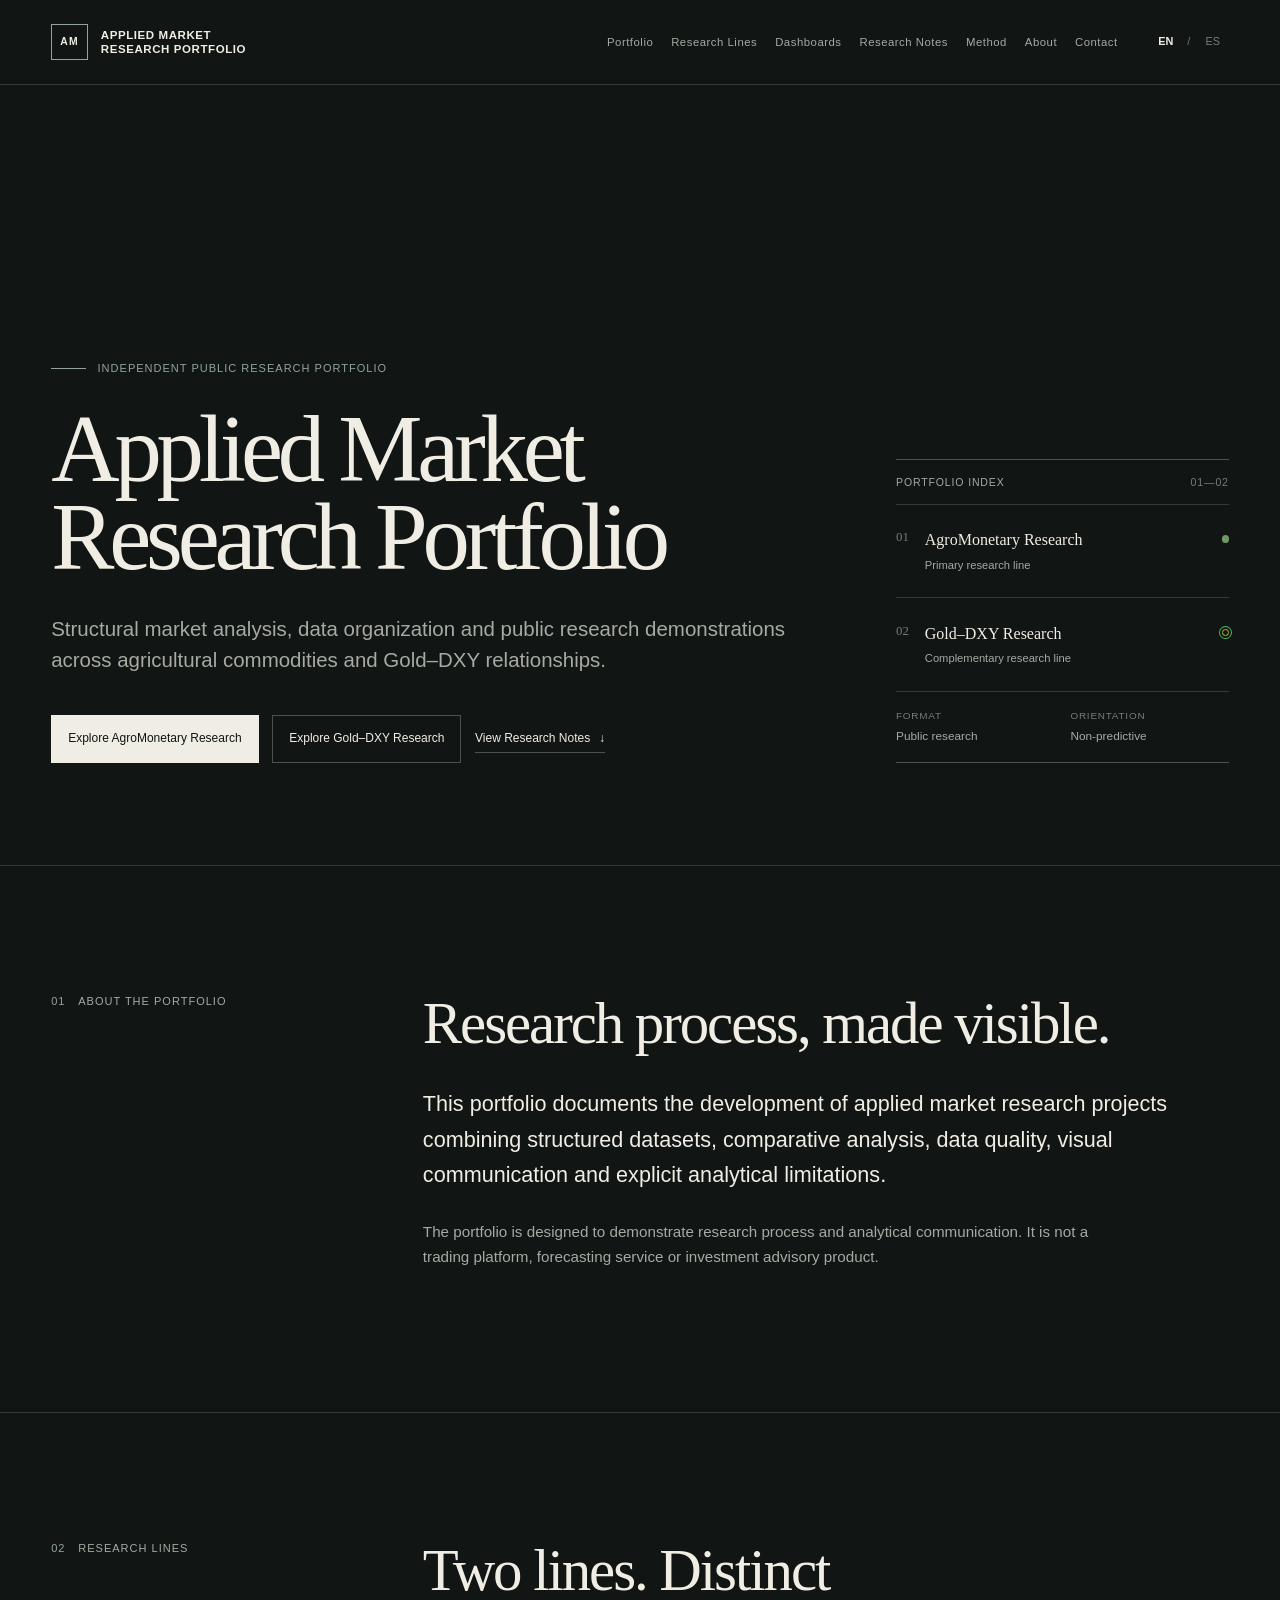
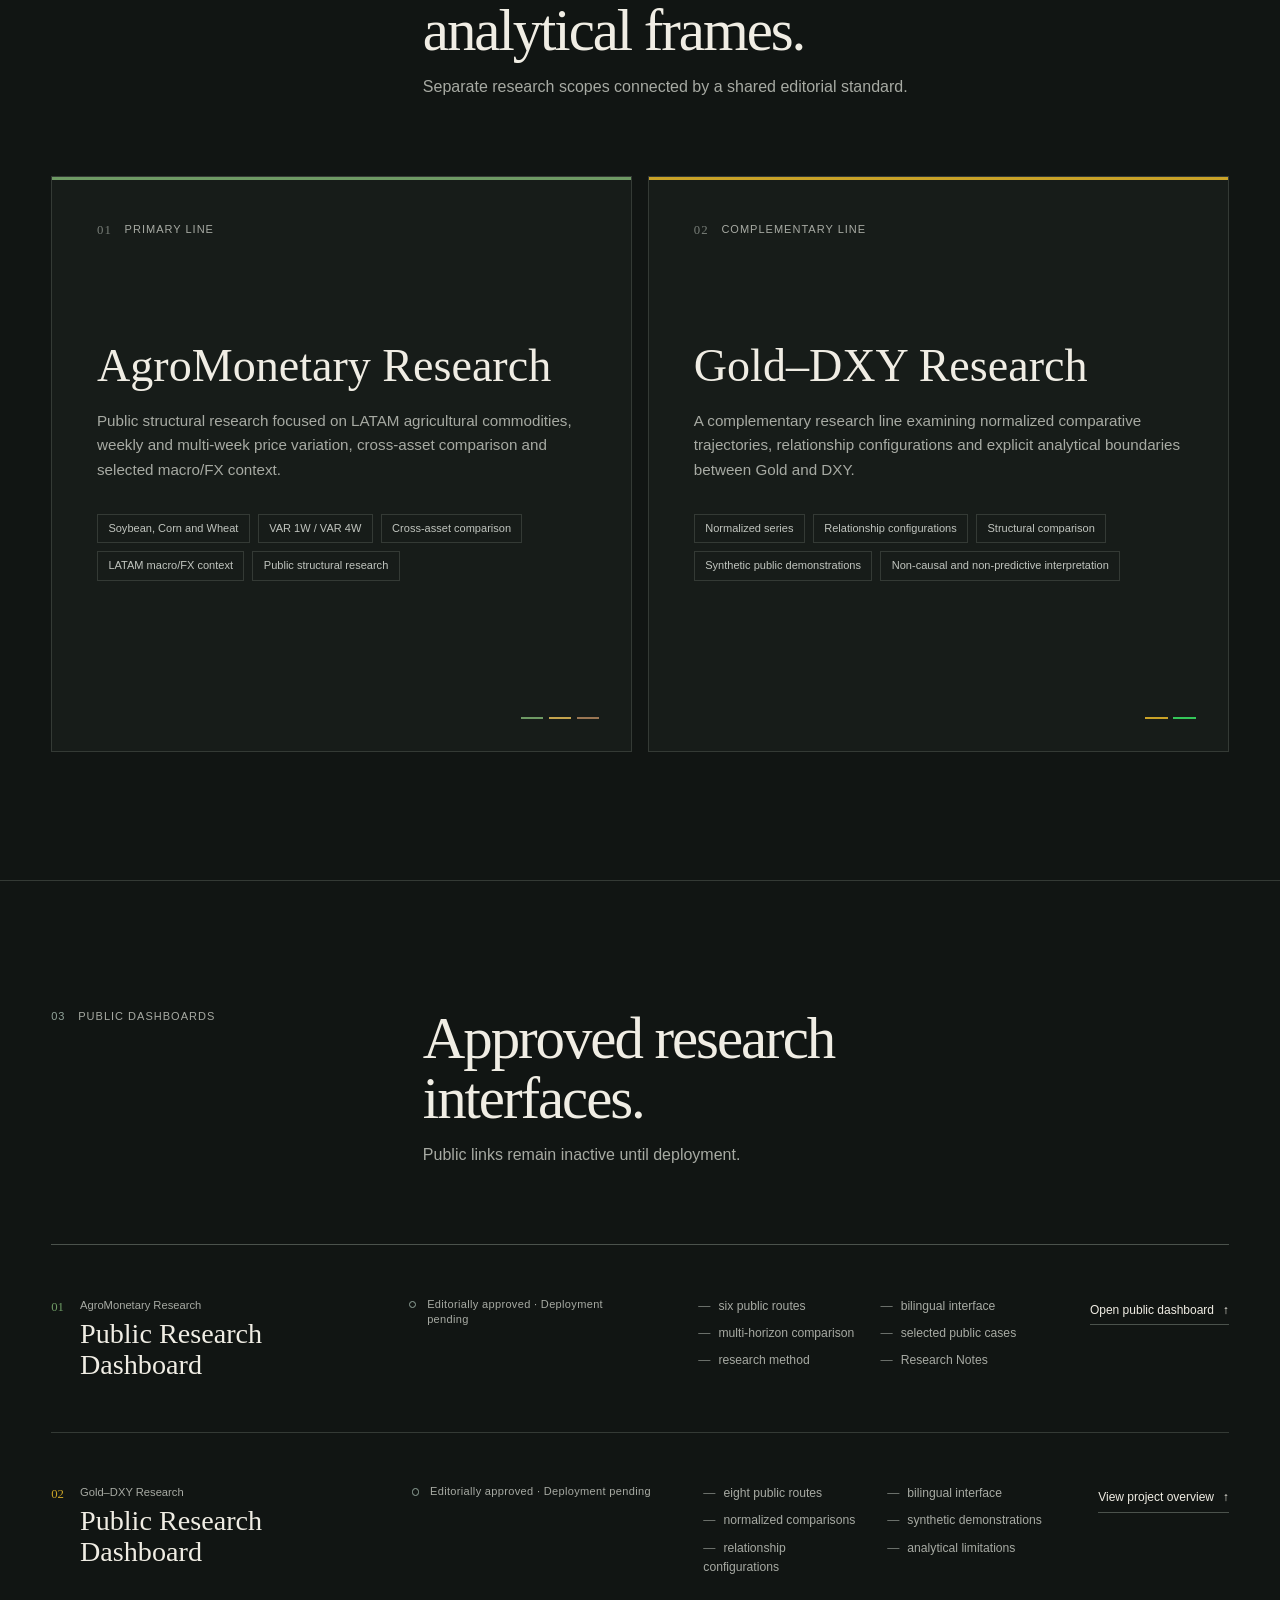
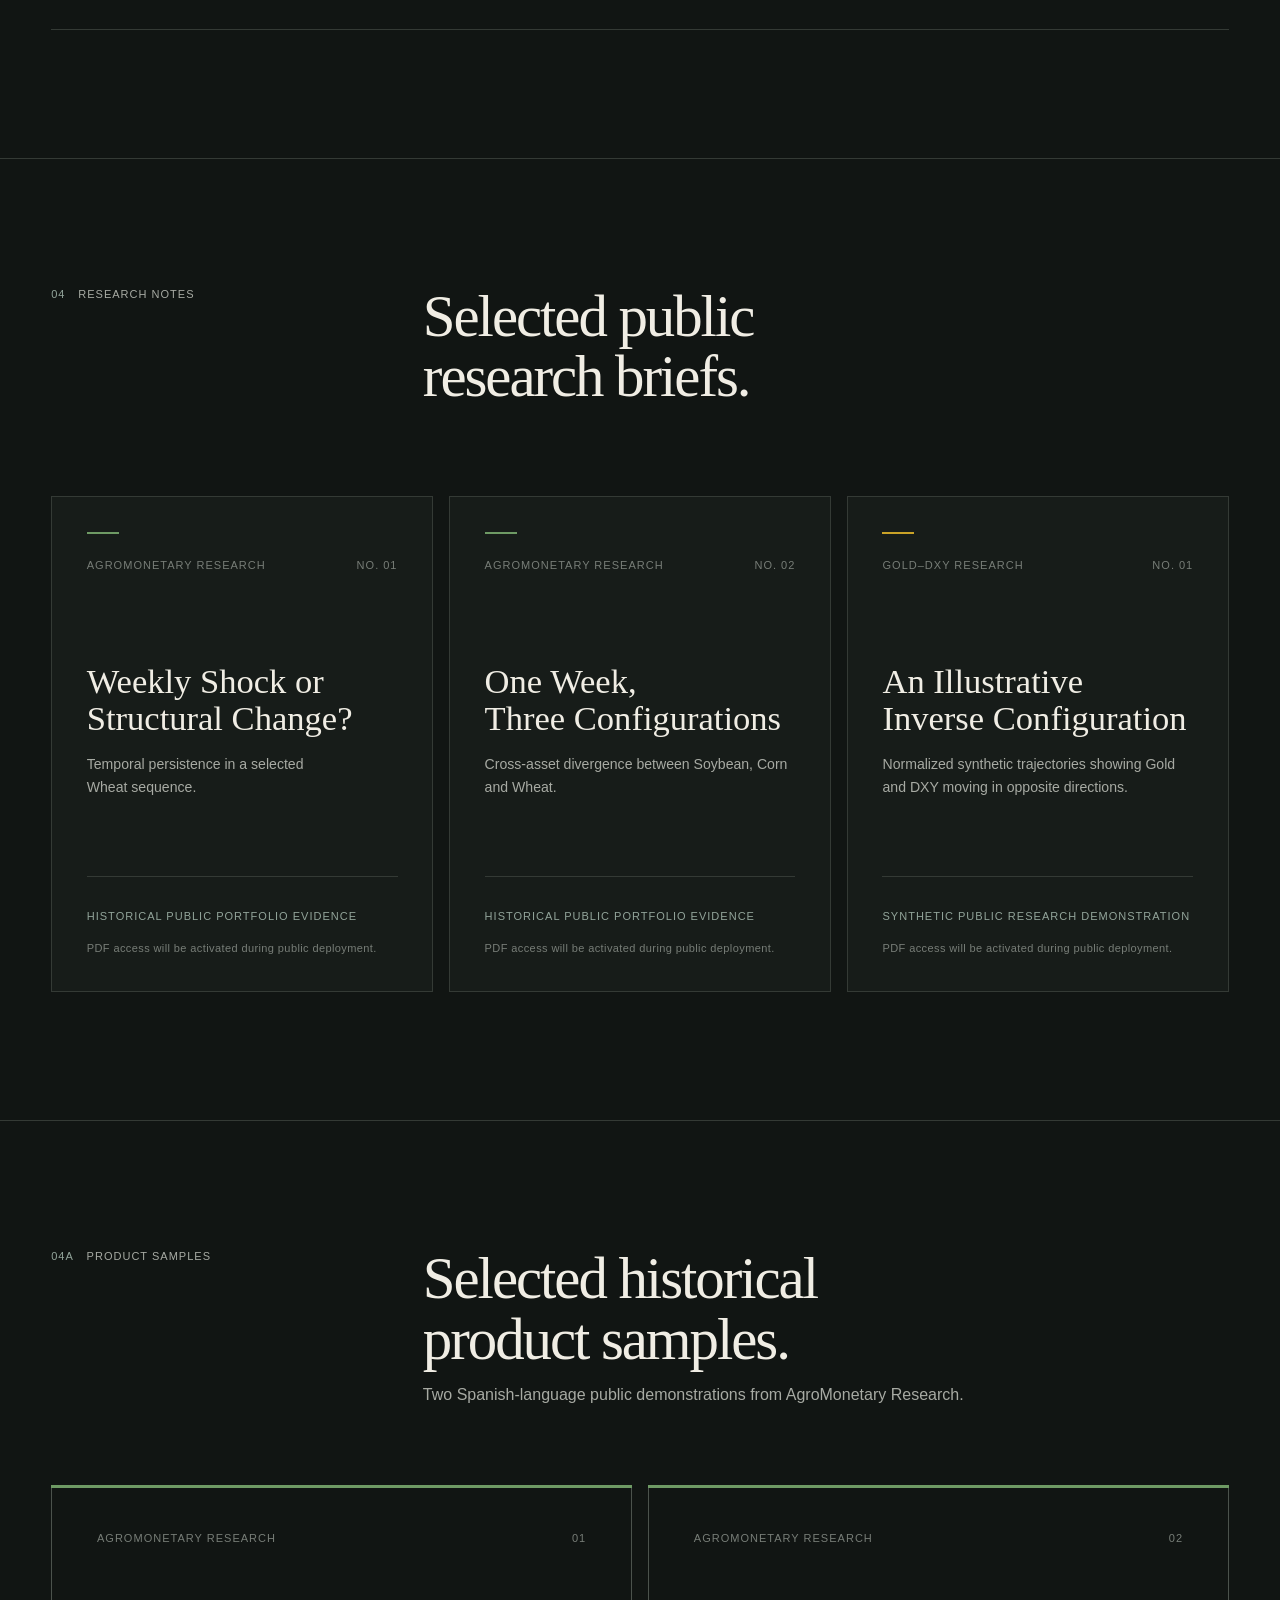
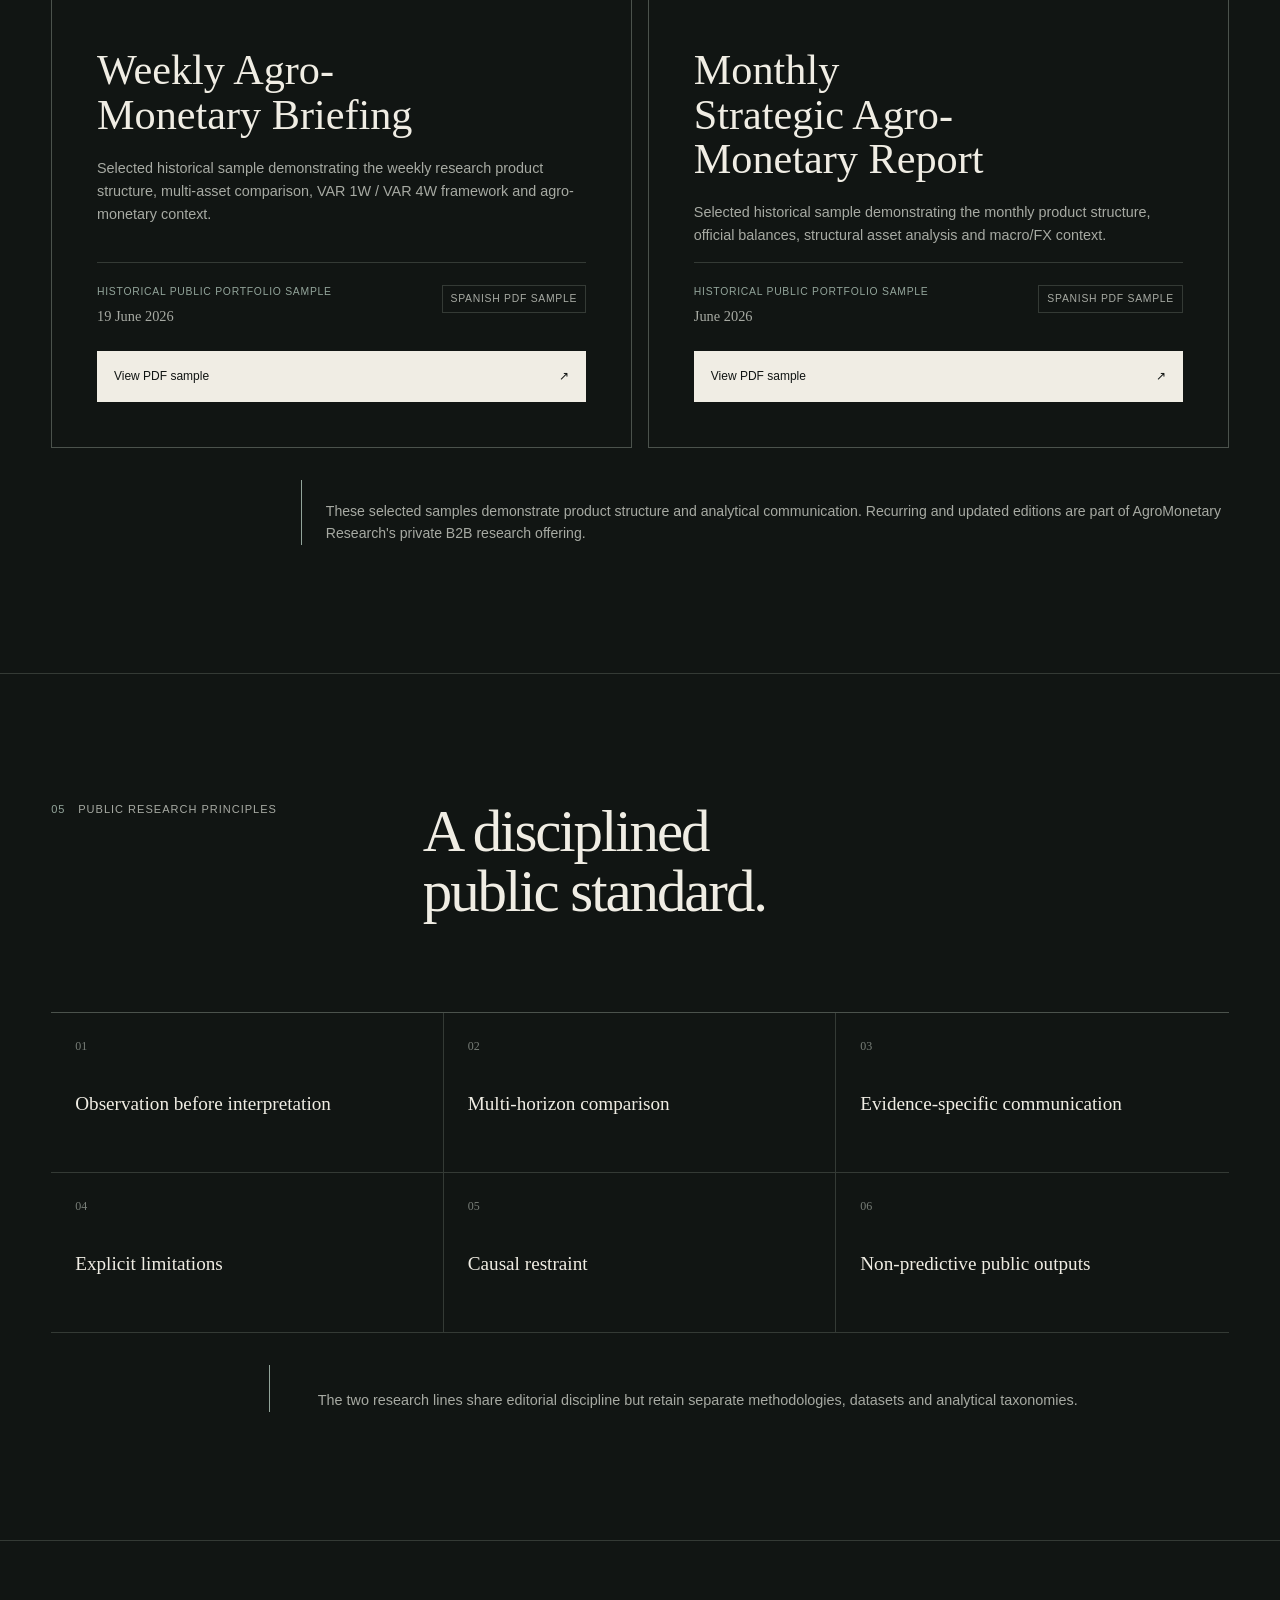
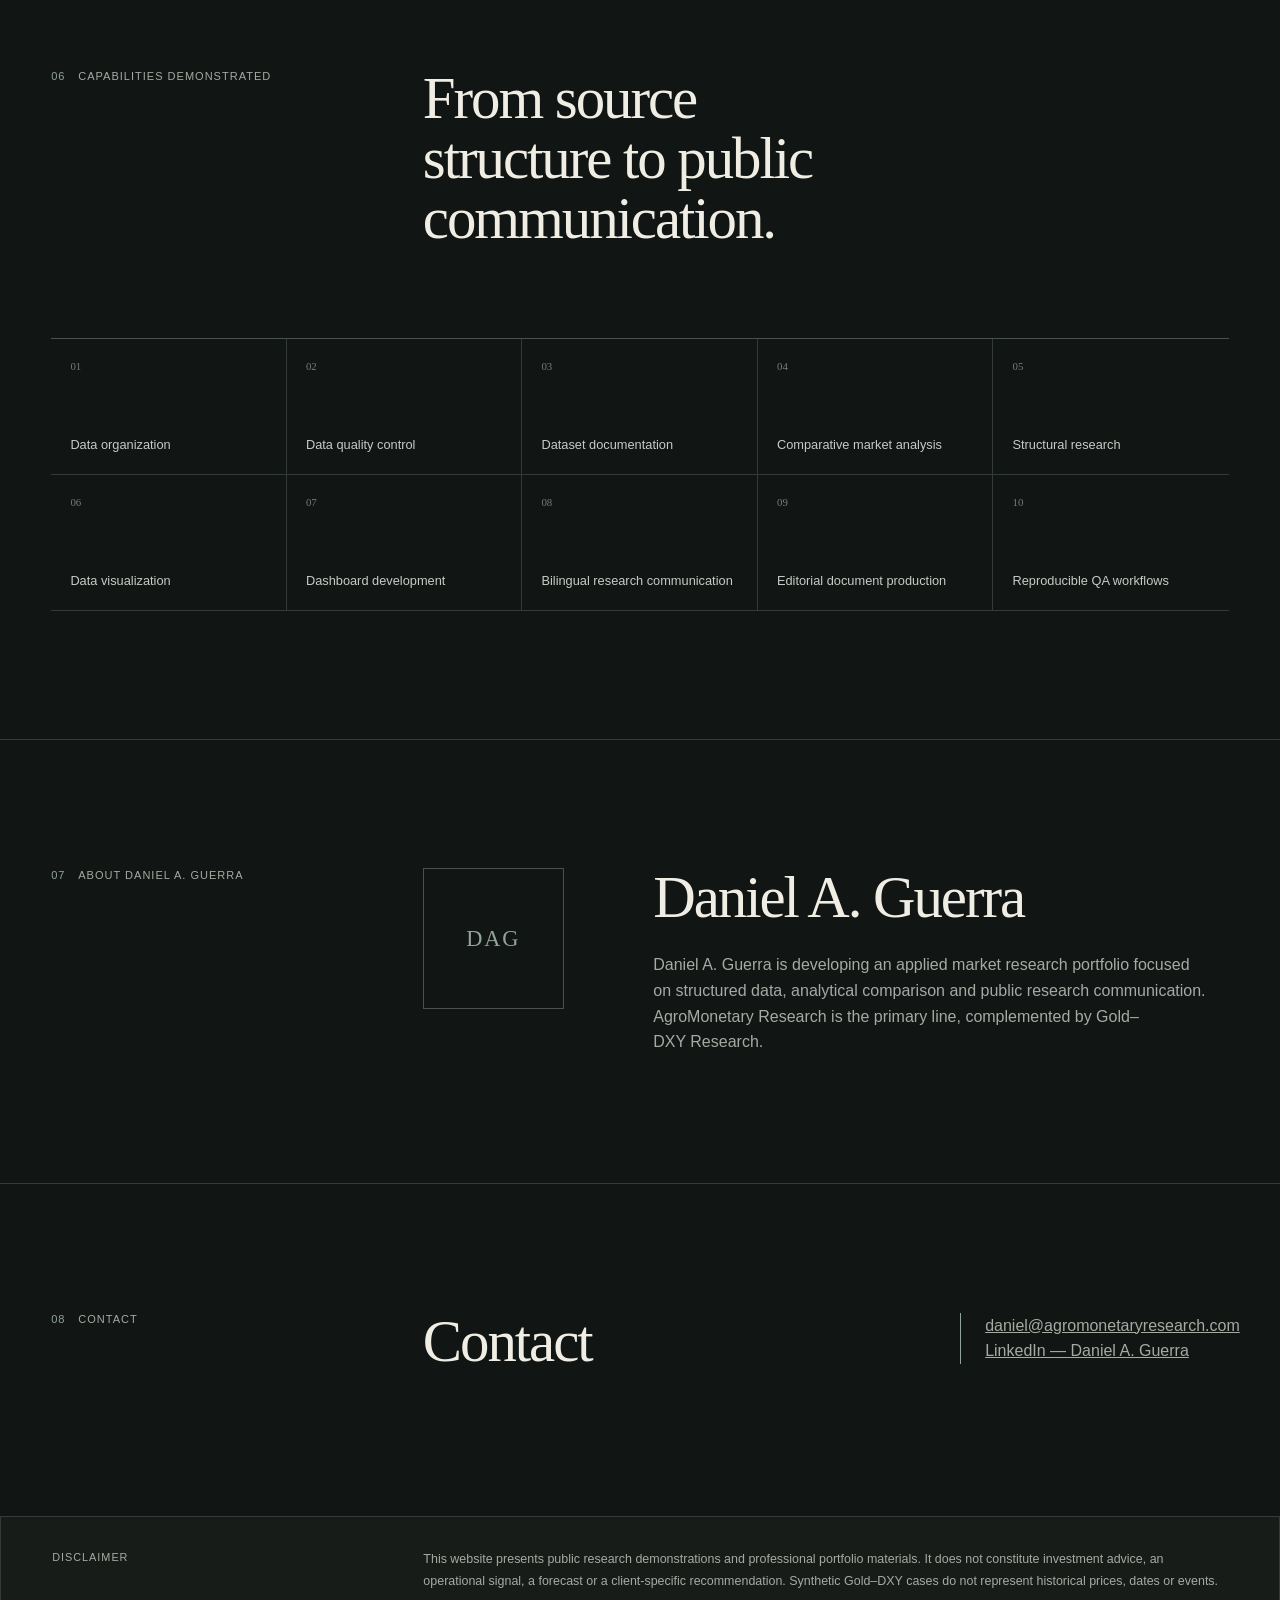
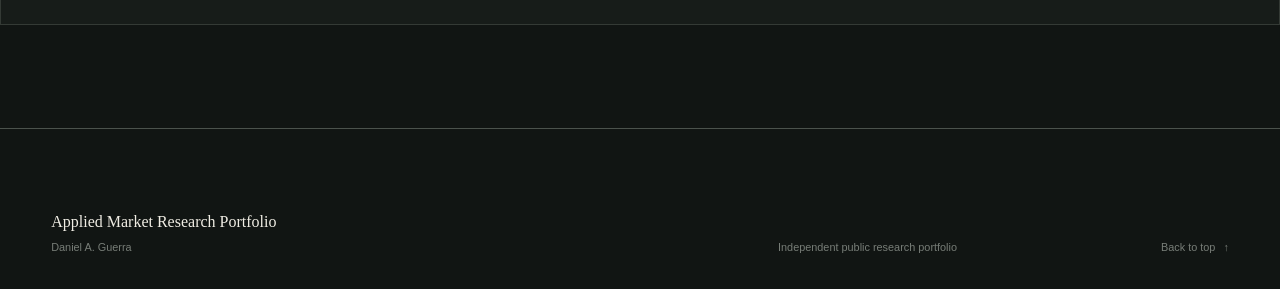
==== commit ab164ee2: "Integrate public Agro dashboard URL" ====
--- a/index.html
+++ b/index.html
@@ -229,7 +229,7 @@
               <li><span class="lang-en">research method</span><span class="lang-es" lang="es">método de investigación</span></li>
               <li>Research Notes</li>
             </ul>
-            <a class="text-link" href="#agromonetary"><span class="lang-en">View project overview</span><span class="lang-es" lang="es">Ver resumen del proyecto</span><span aria-hidden="true">↑</span></a>
+            <a class="text-link" href="https://agromonetary-research.streamlit.app/" target="_blank" rel="noopener noreferrer"><span class="lang-en">Open public dashboard</span><span class="lang-es" lang="es">Abrir dashboard público</span><span aria-hidden="true">↑</span></a>
           </article>
 
           <article class="dashboard-card dashboard-gold">
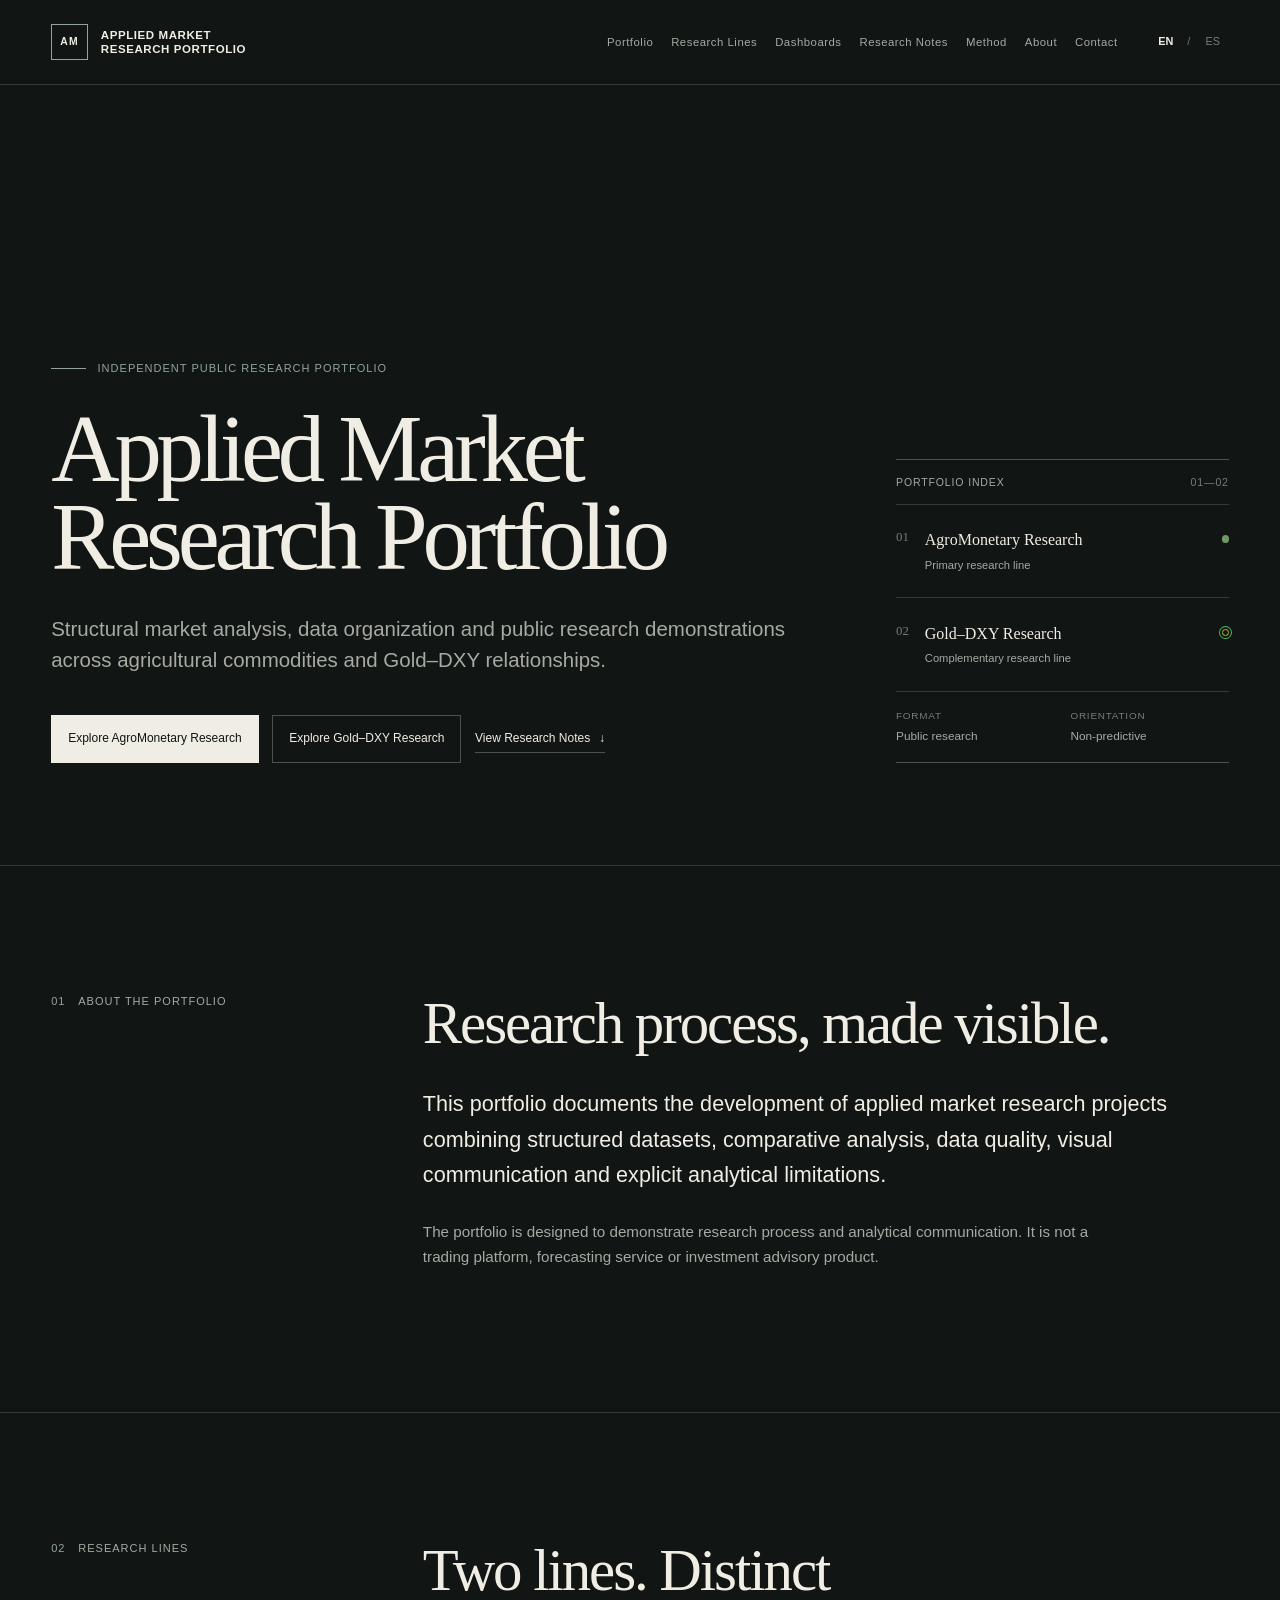
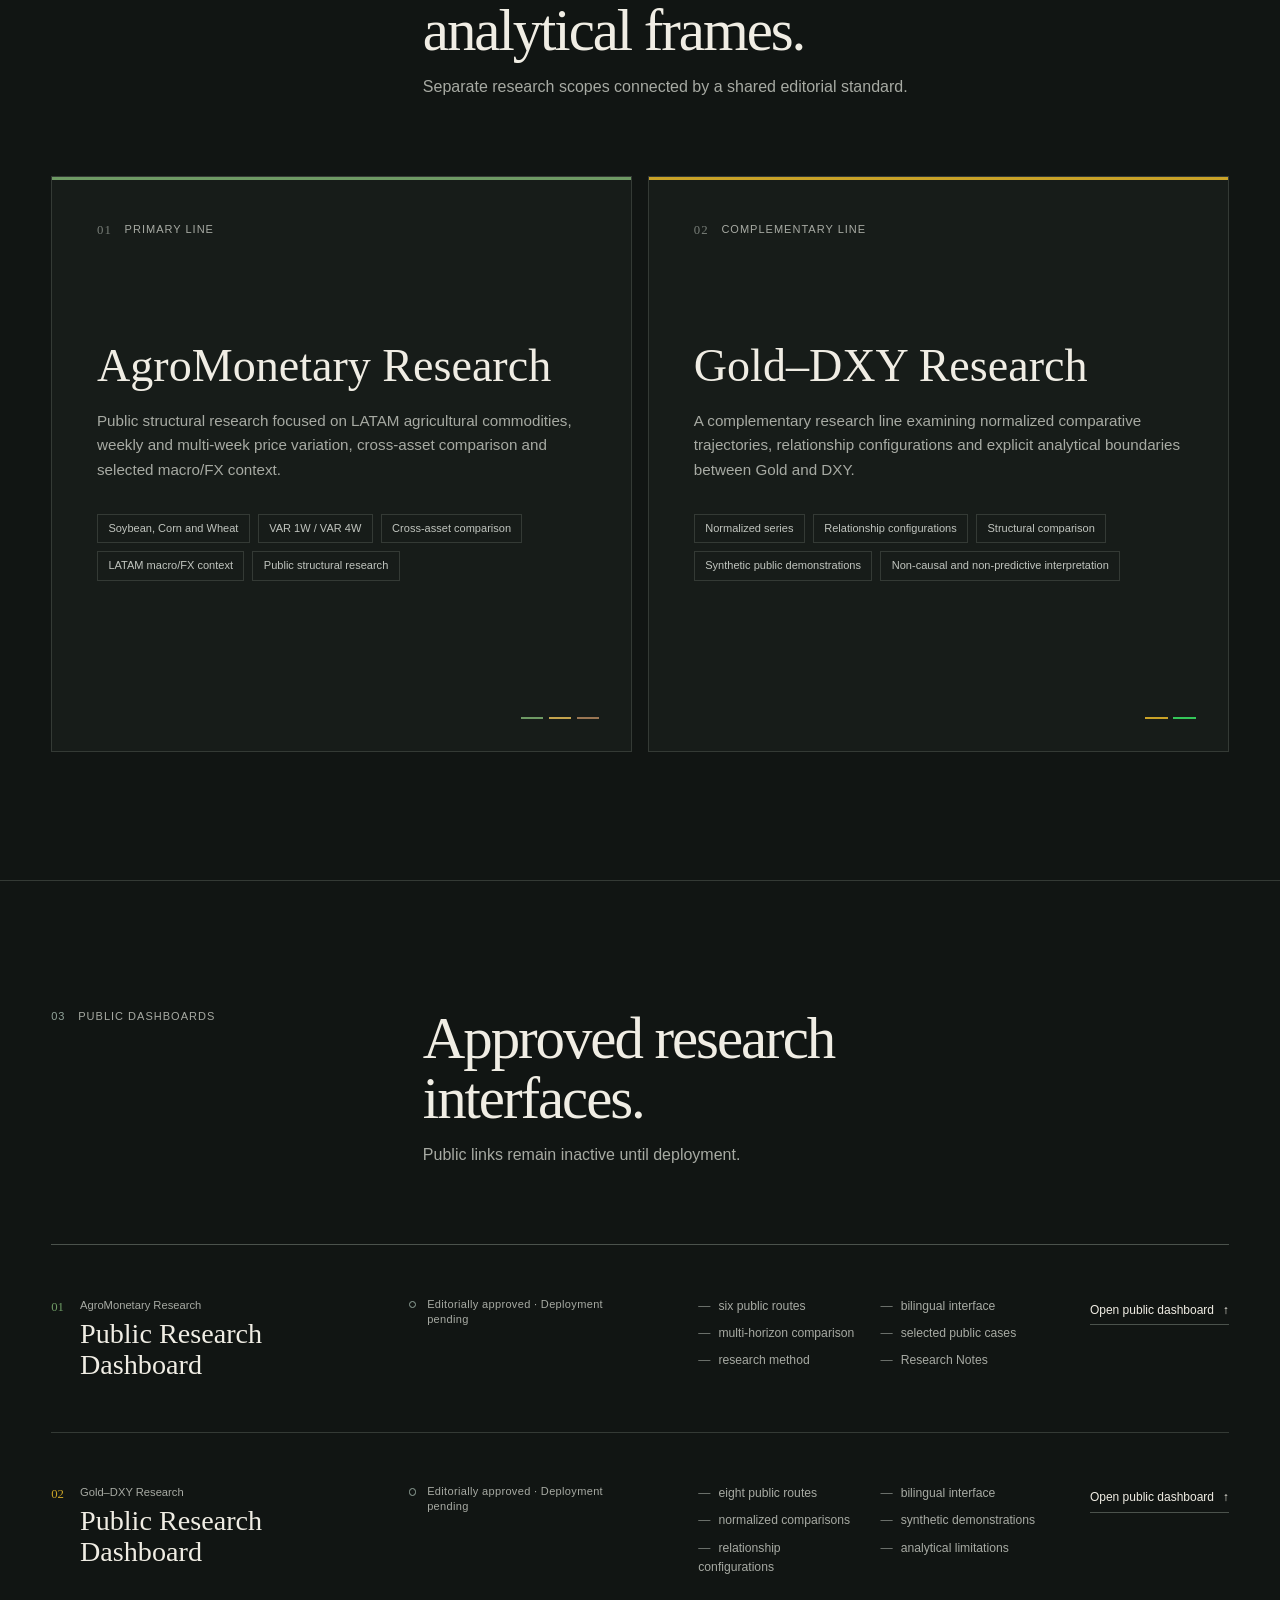
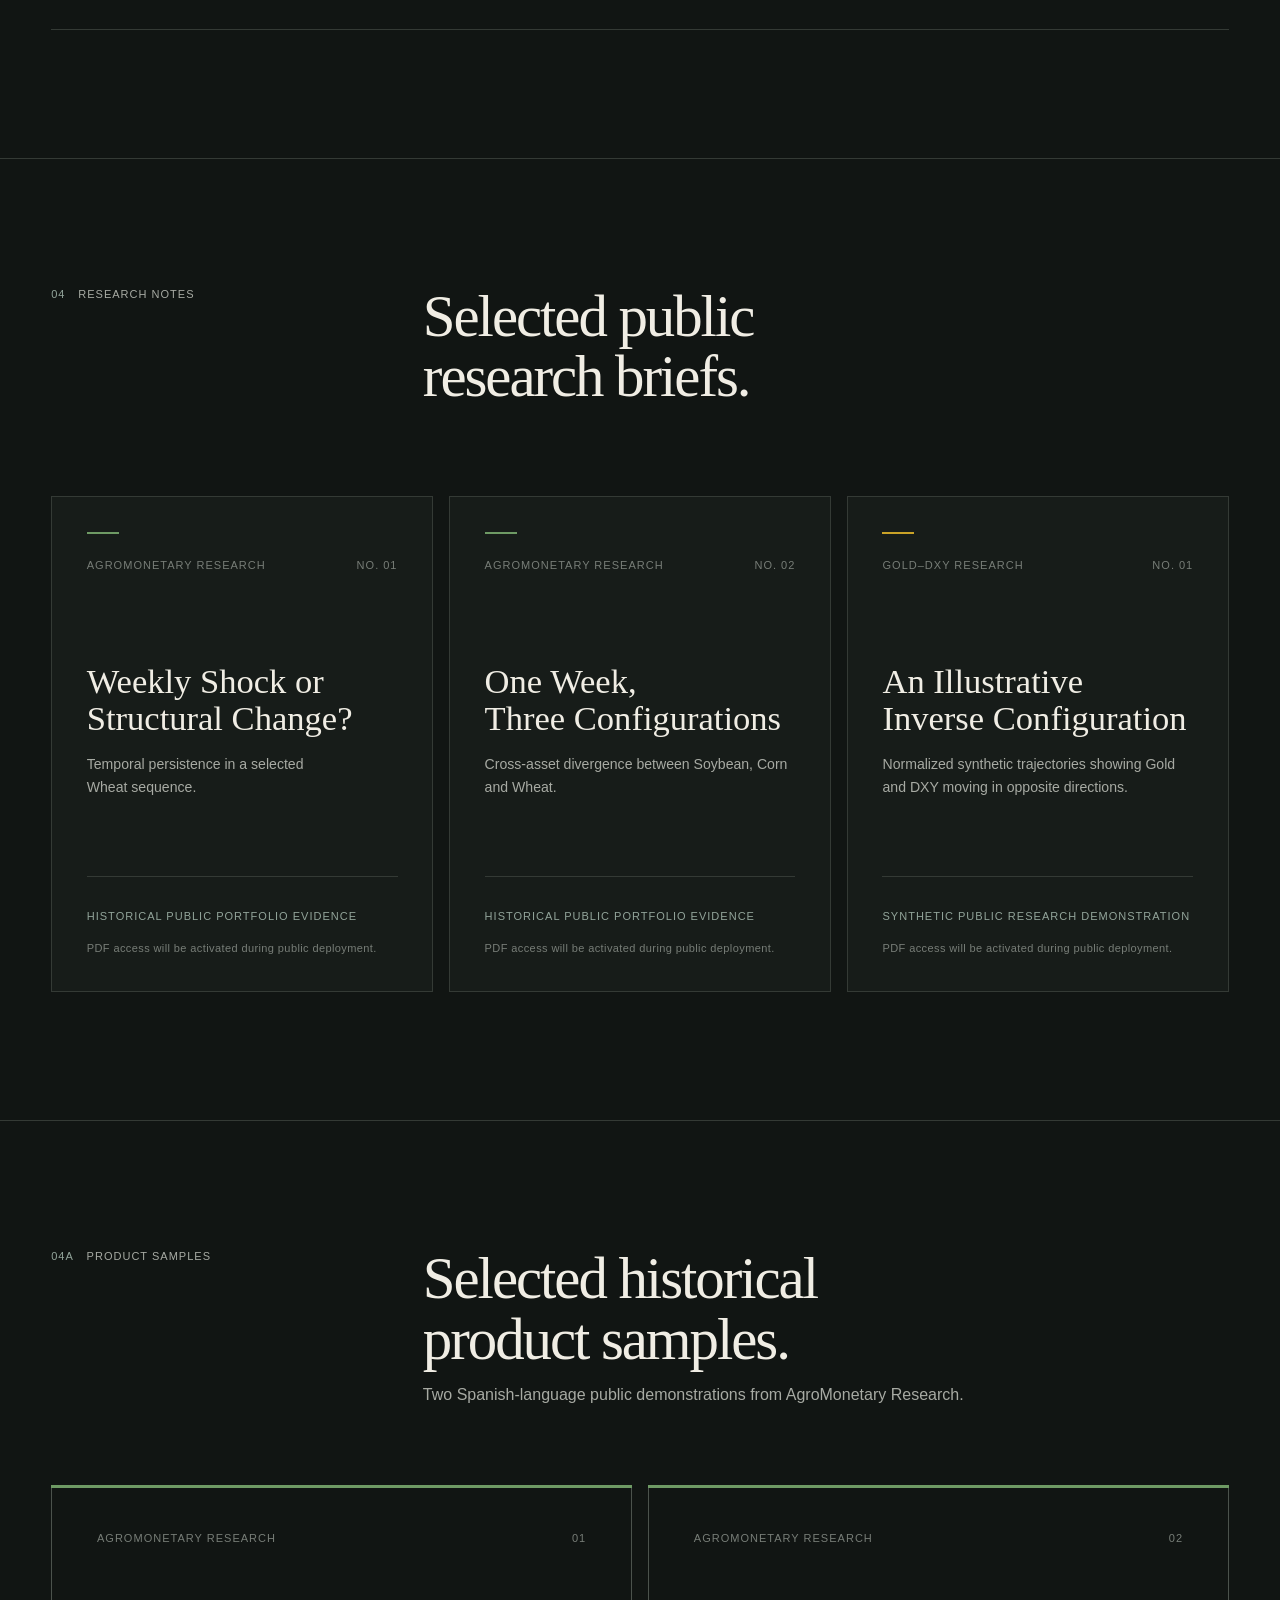
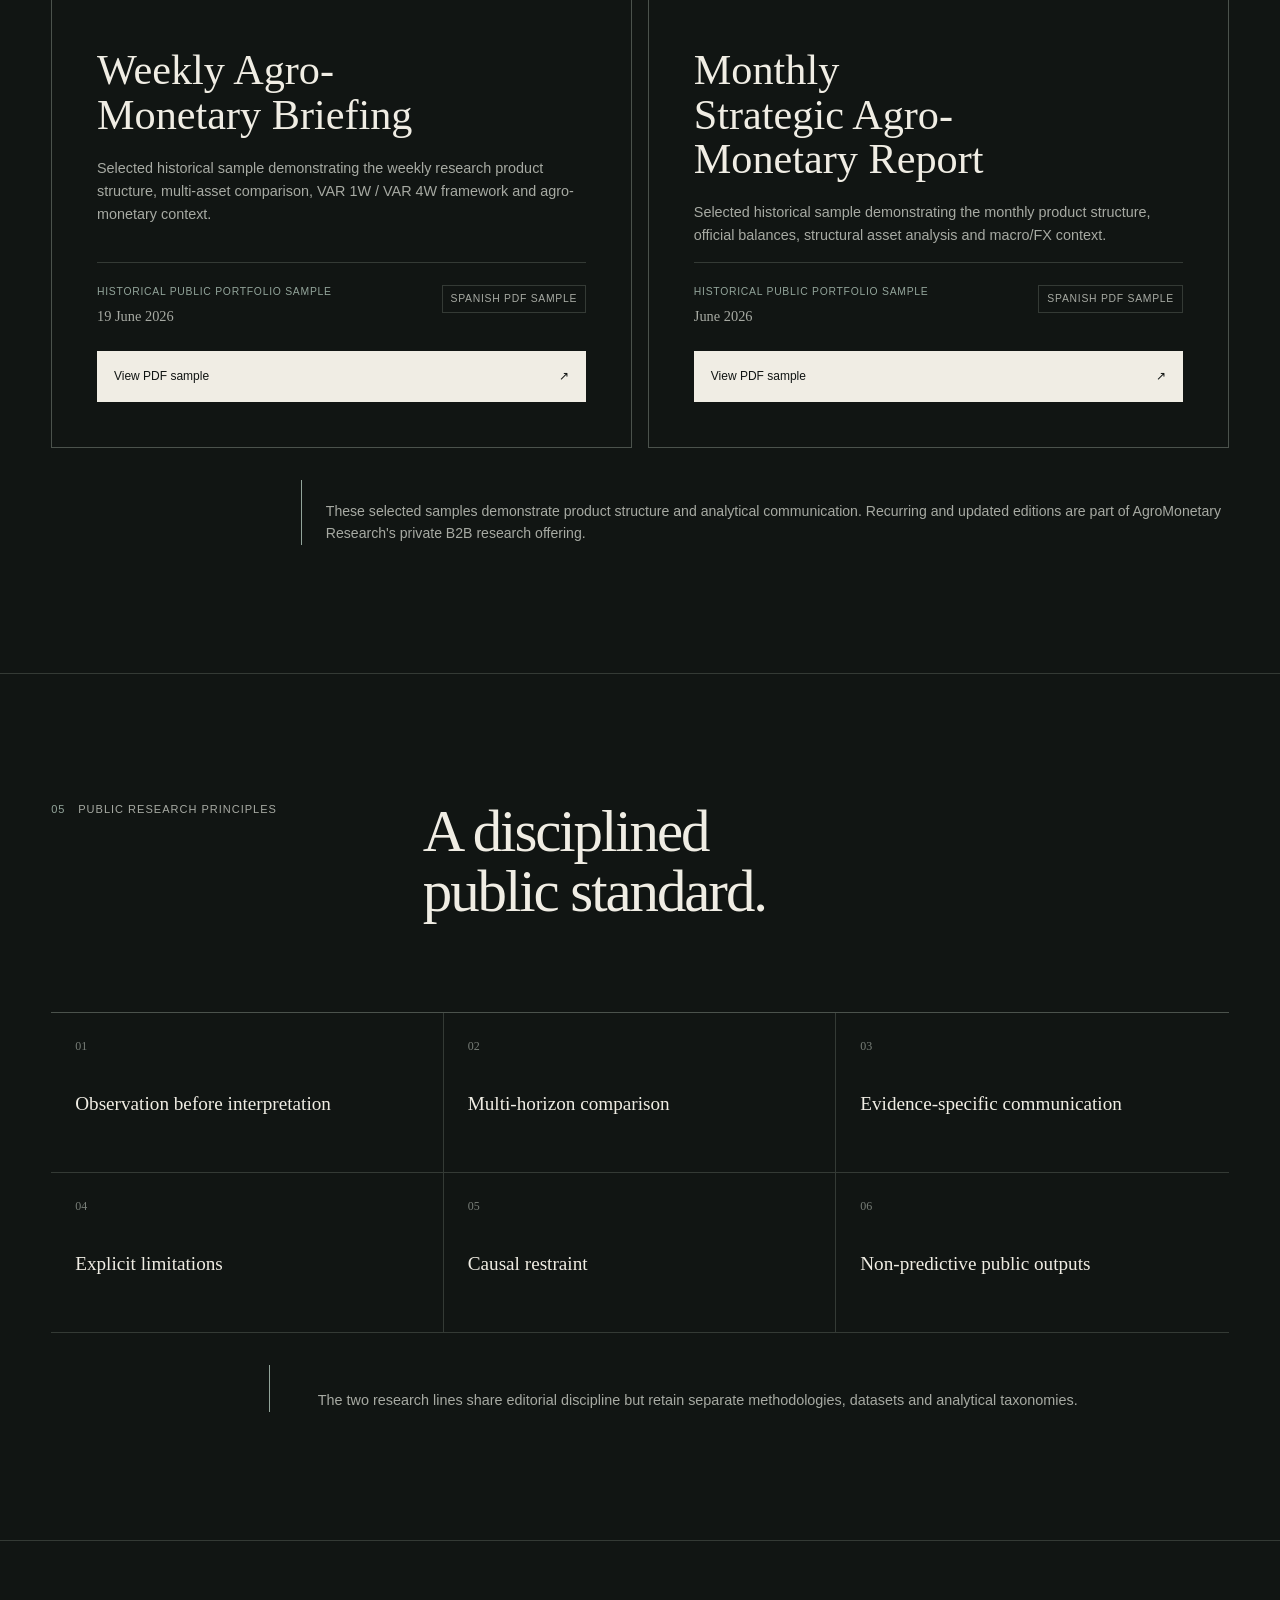
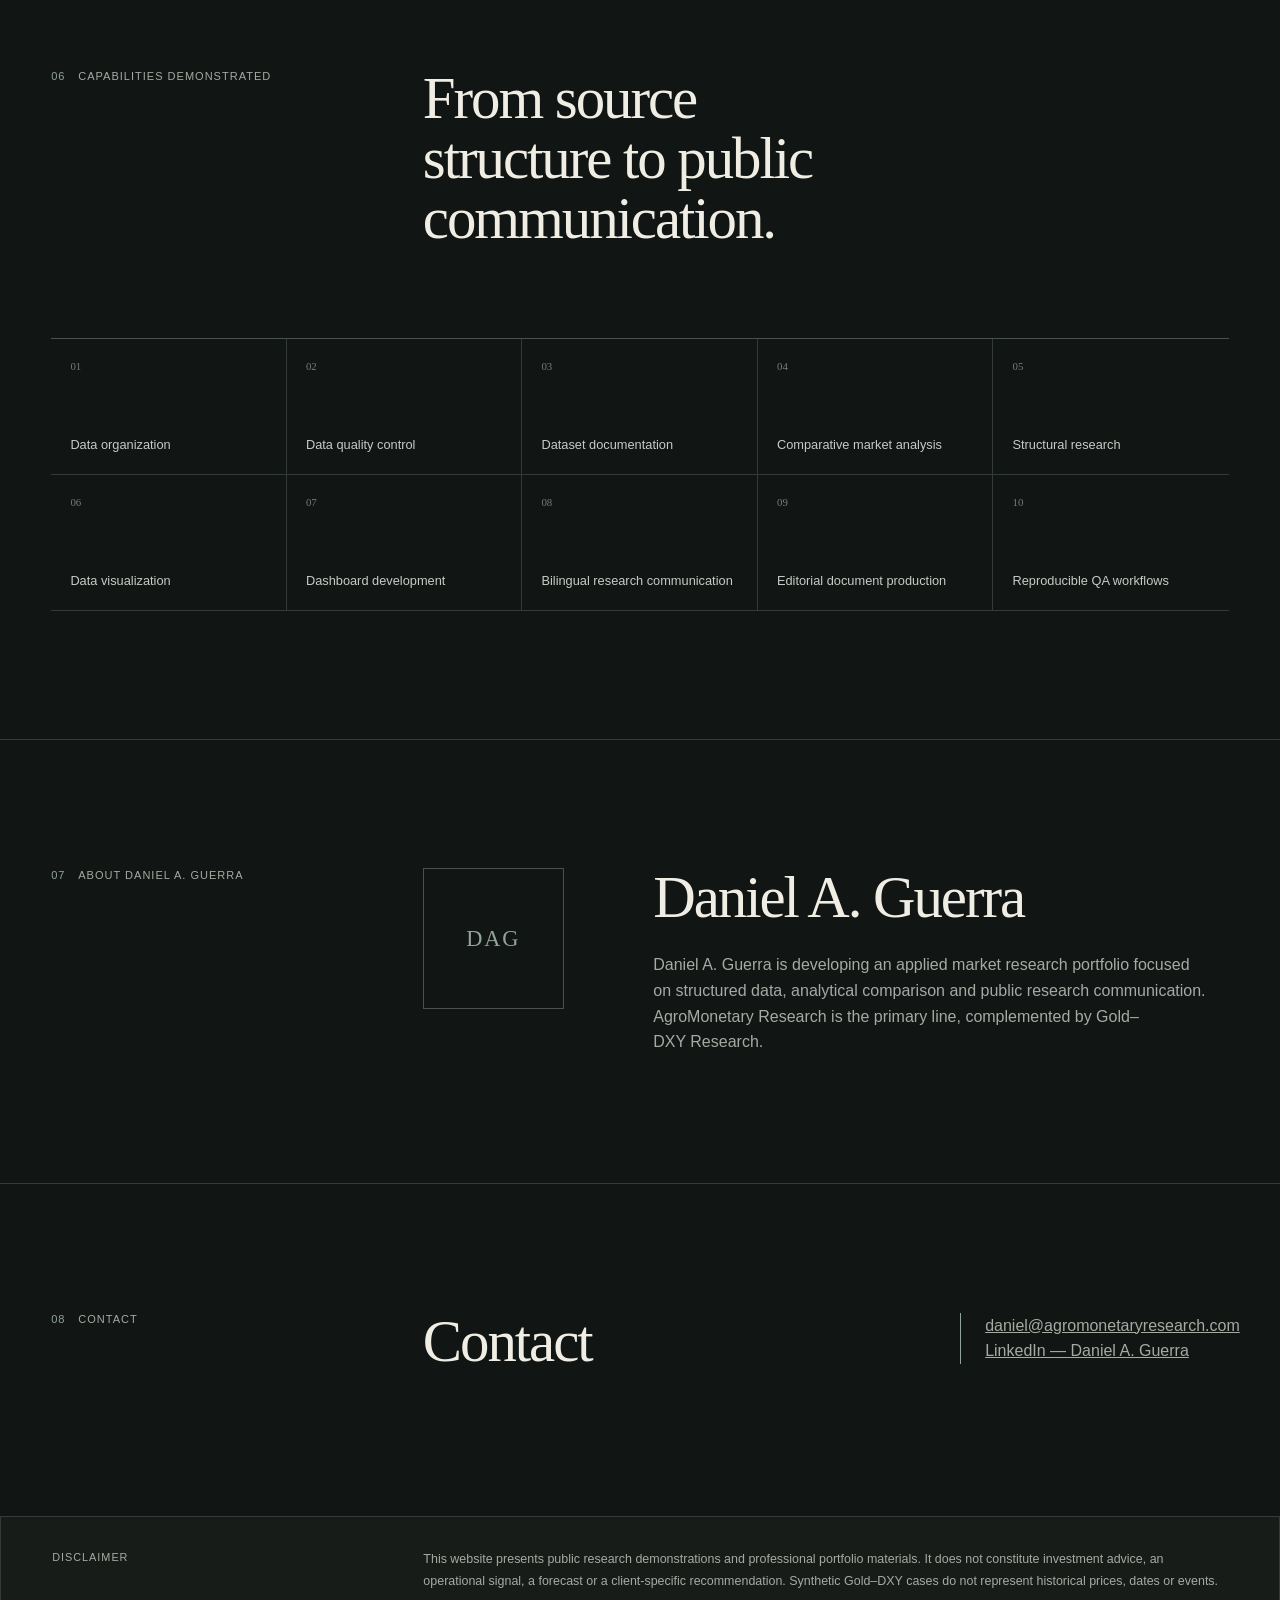
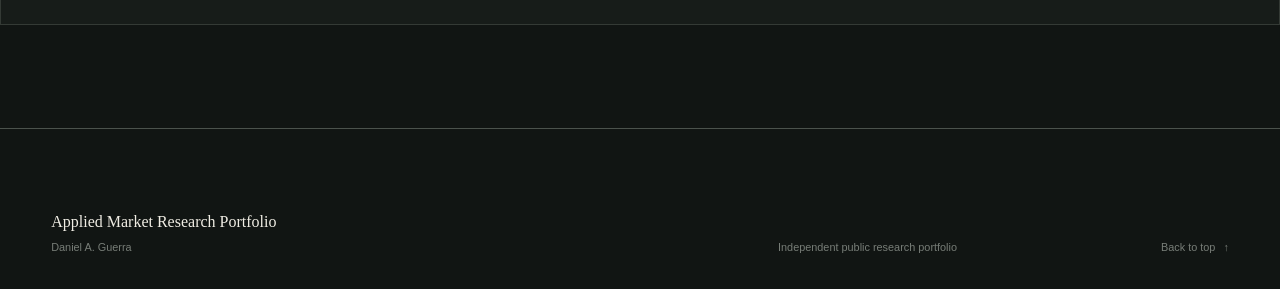
==== commit ef996a12: "Integrate public Gold-DXY dashboard URL" ====
--- a/index.html
+++ b/index.html
@@ -246,7 +246,7 @@
               <li><span class="lang-en">relationship configurations</span><span class="lang-es" lang="es">configuraciones de relación</span></li>
               <li><span class="lang-en">analytical limitations</span><span class="lang-es" lang="es">limitaciones analíticas</span></li>
             </ul>
-            <a class="text-link" href="#gold-dxy"><span class="lang-en">View project overview</span><span class="lang-es" lang="es">Ver resumen del proyecto</span><span aria-hidden="true">↑</span></a>
+            <a class="text-link" href="https://gold-dxy-research.streamlit.app/" target="_blank" rel="noopener noreferrer"><span class="lang-en">Open public dashboard</span><span class="lang-es" lang="es">Abrir dashboard público</span><span aria-hidden="true">↑</span></a>
           </article>
         </div>
       </section>
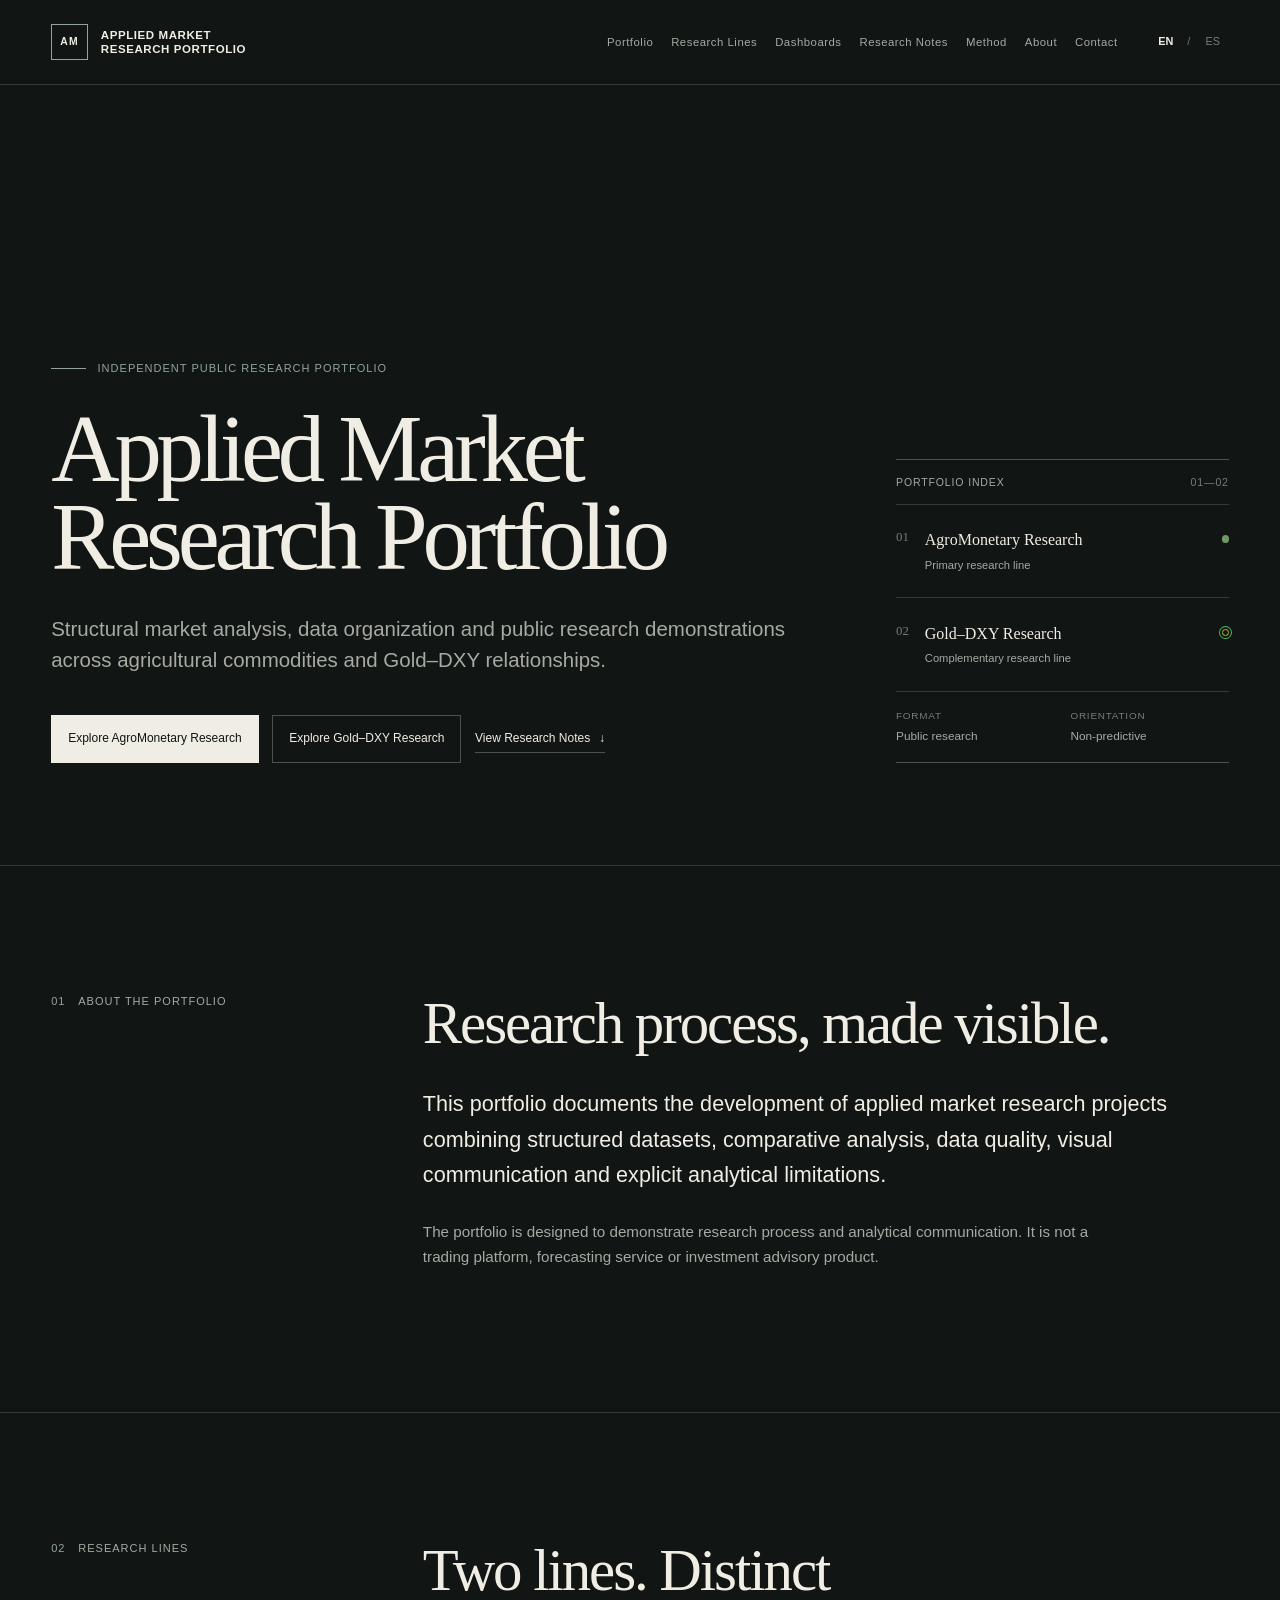
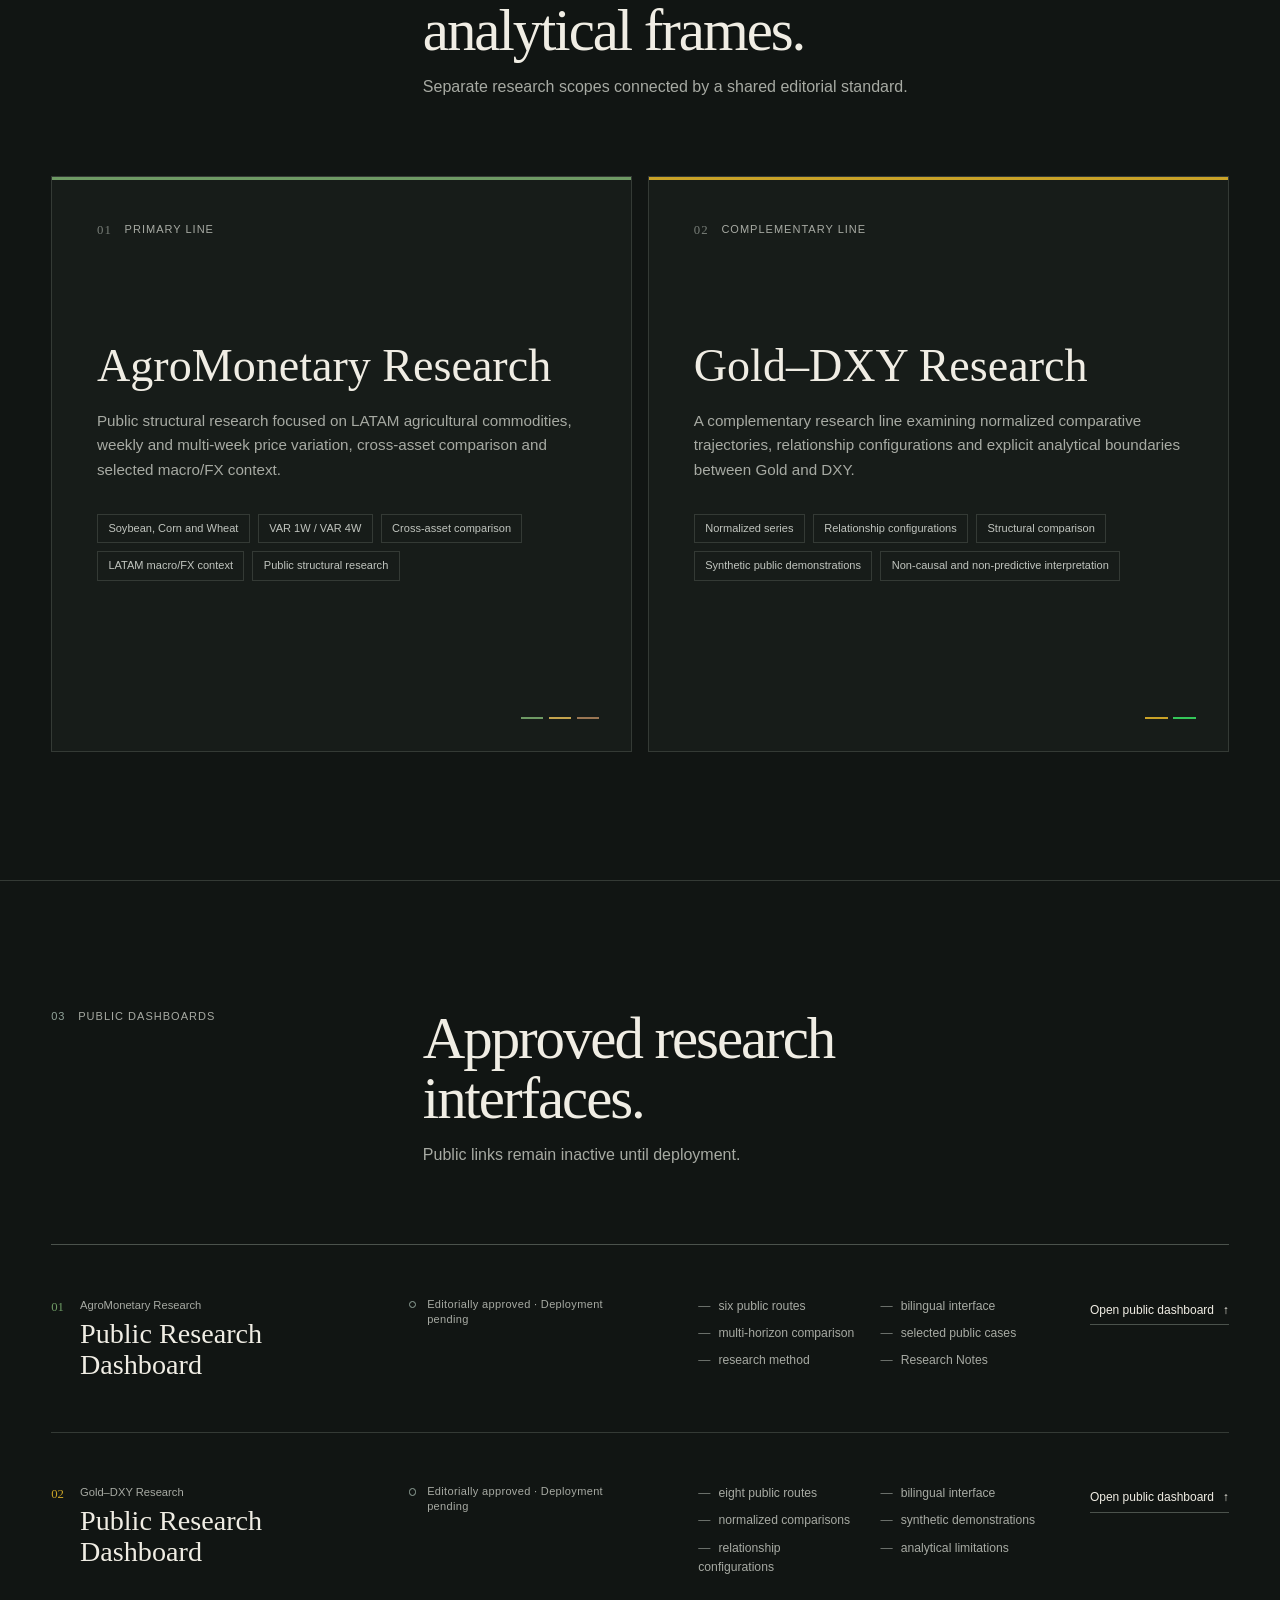
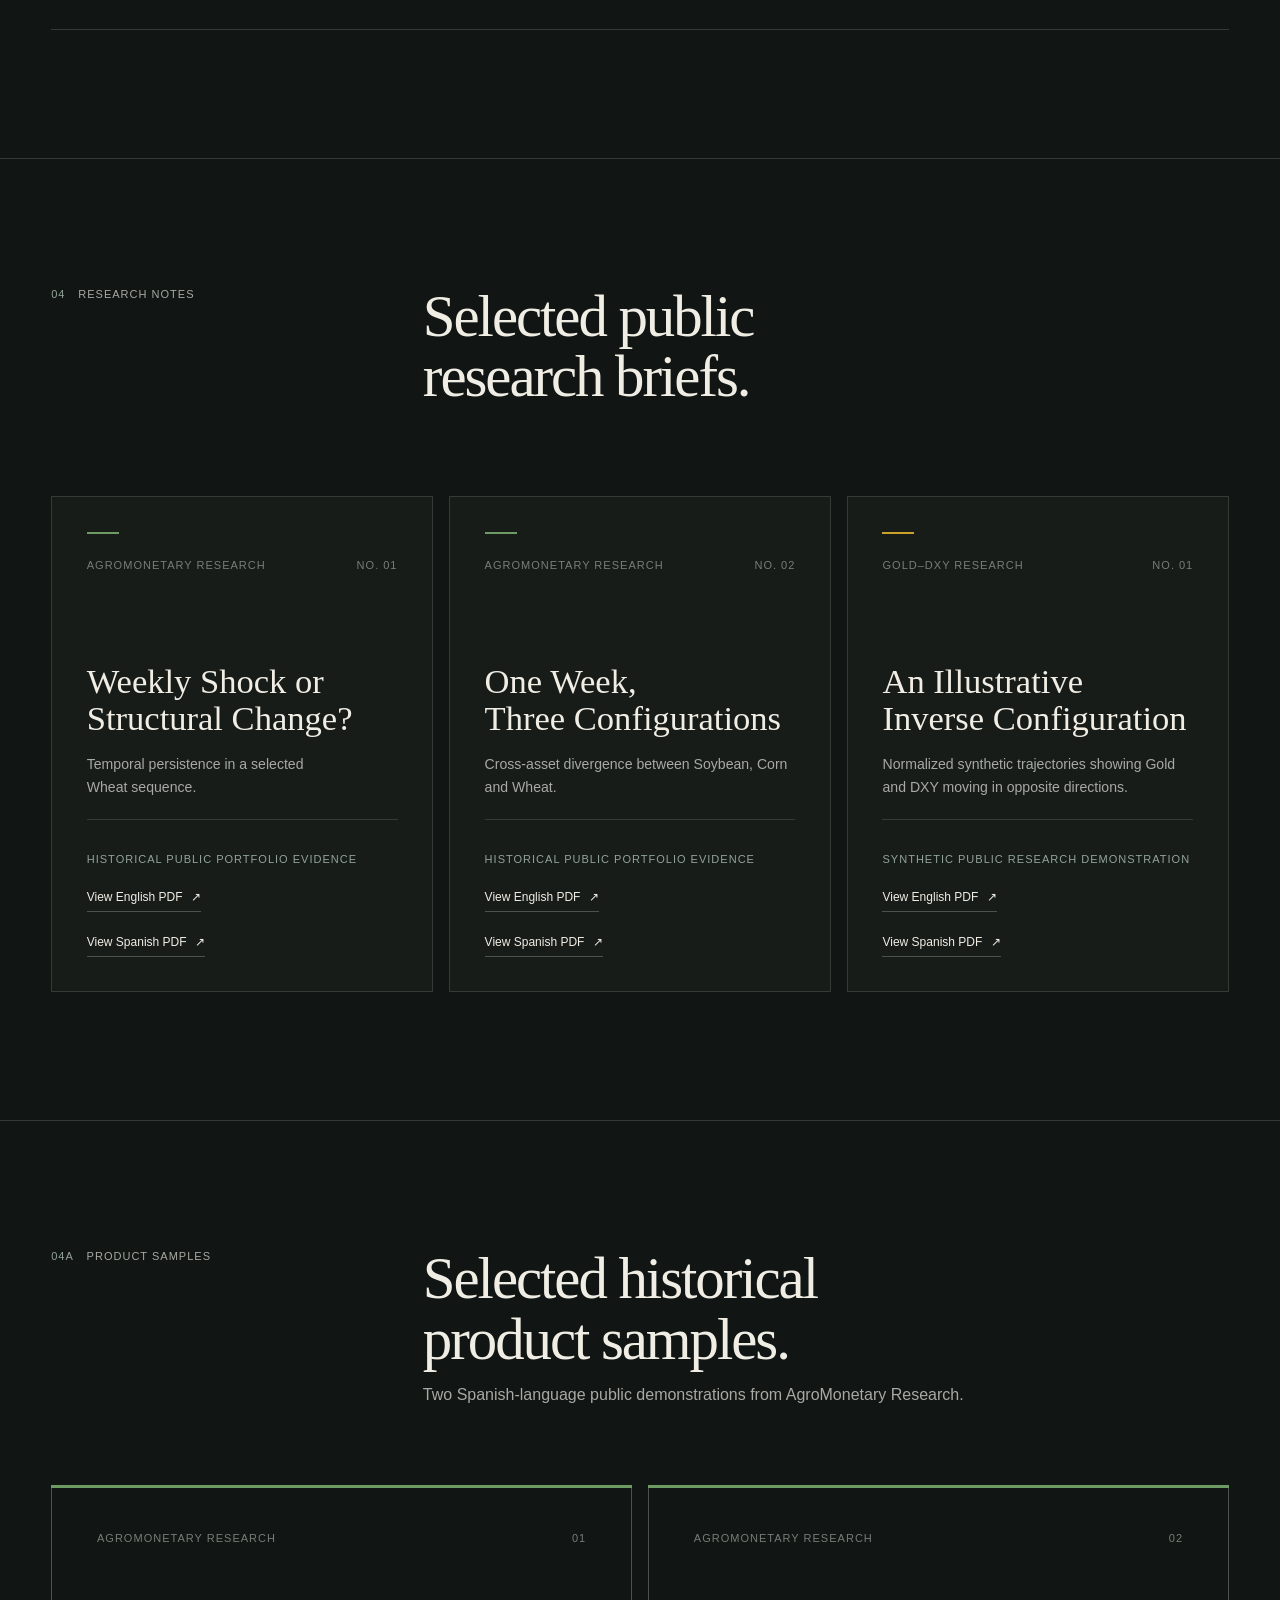
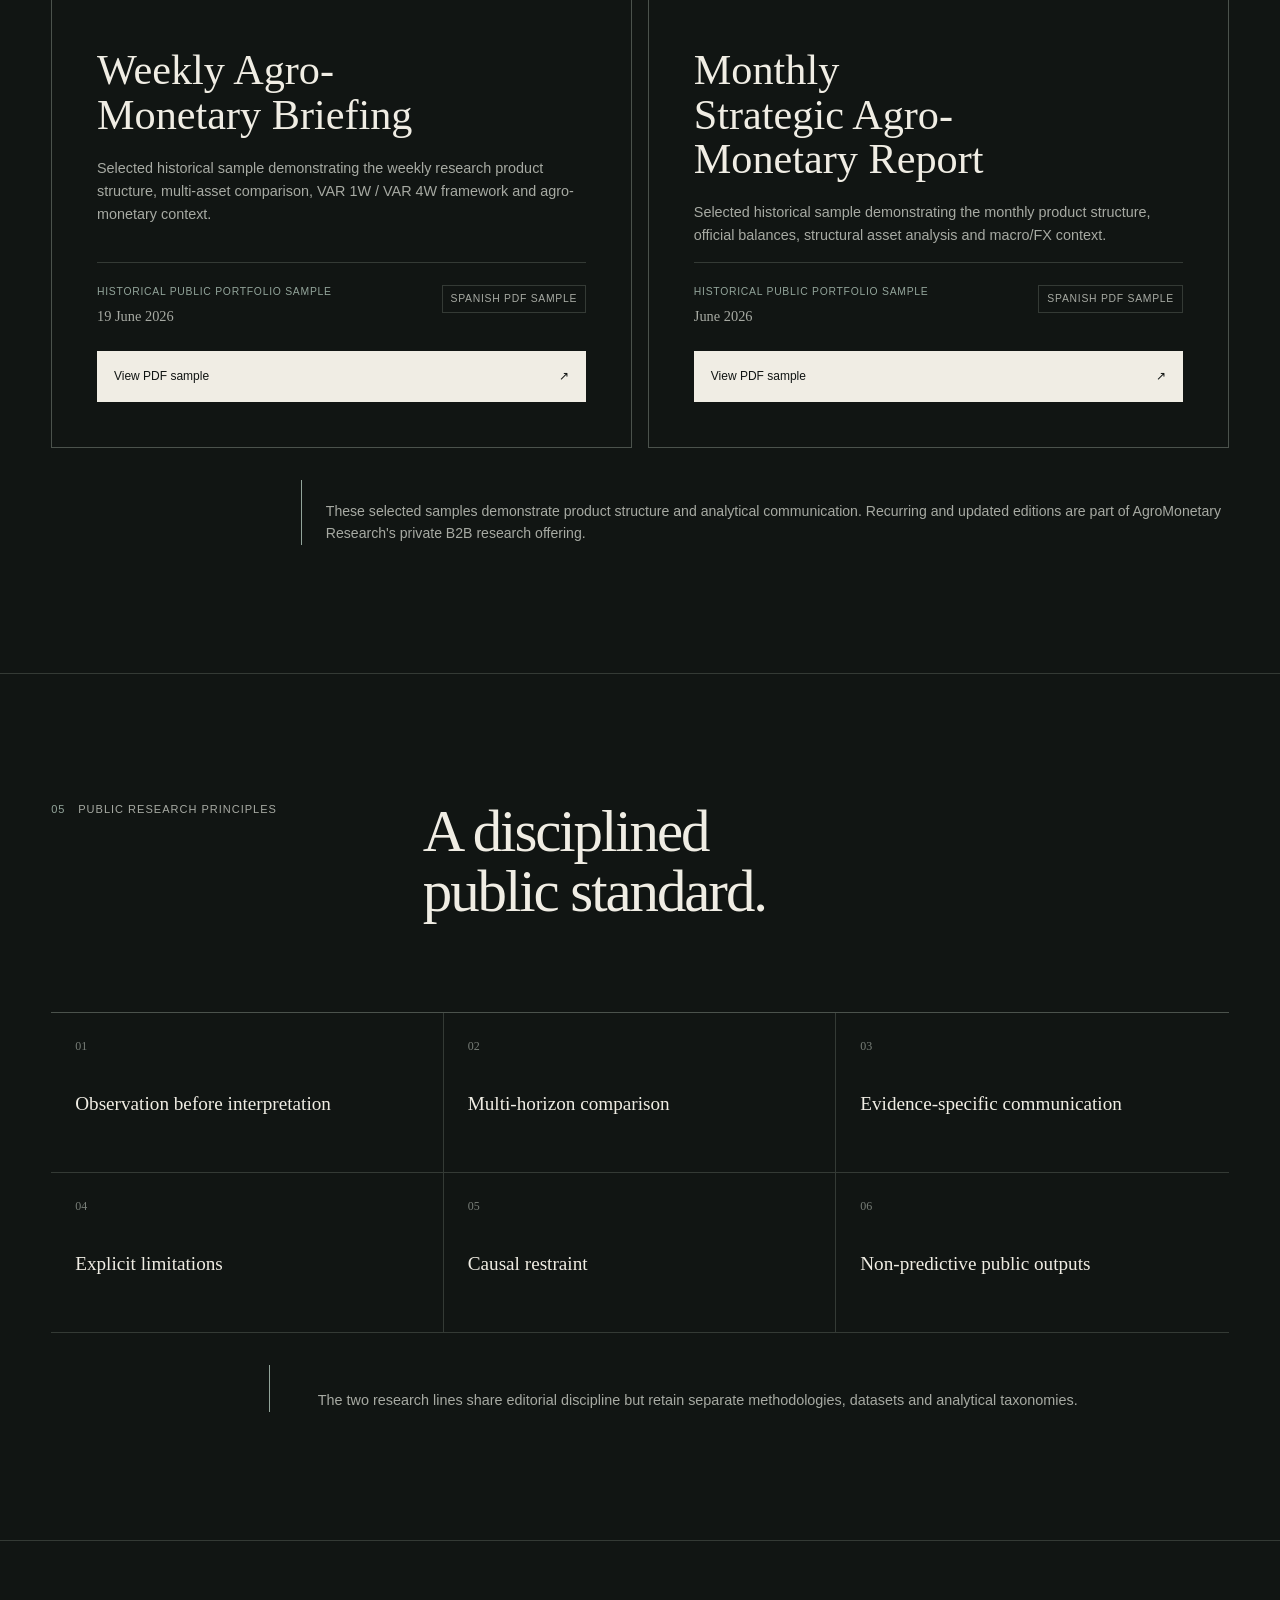
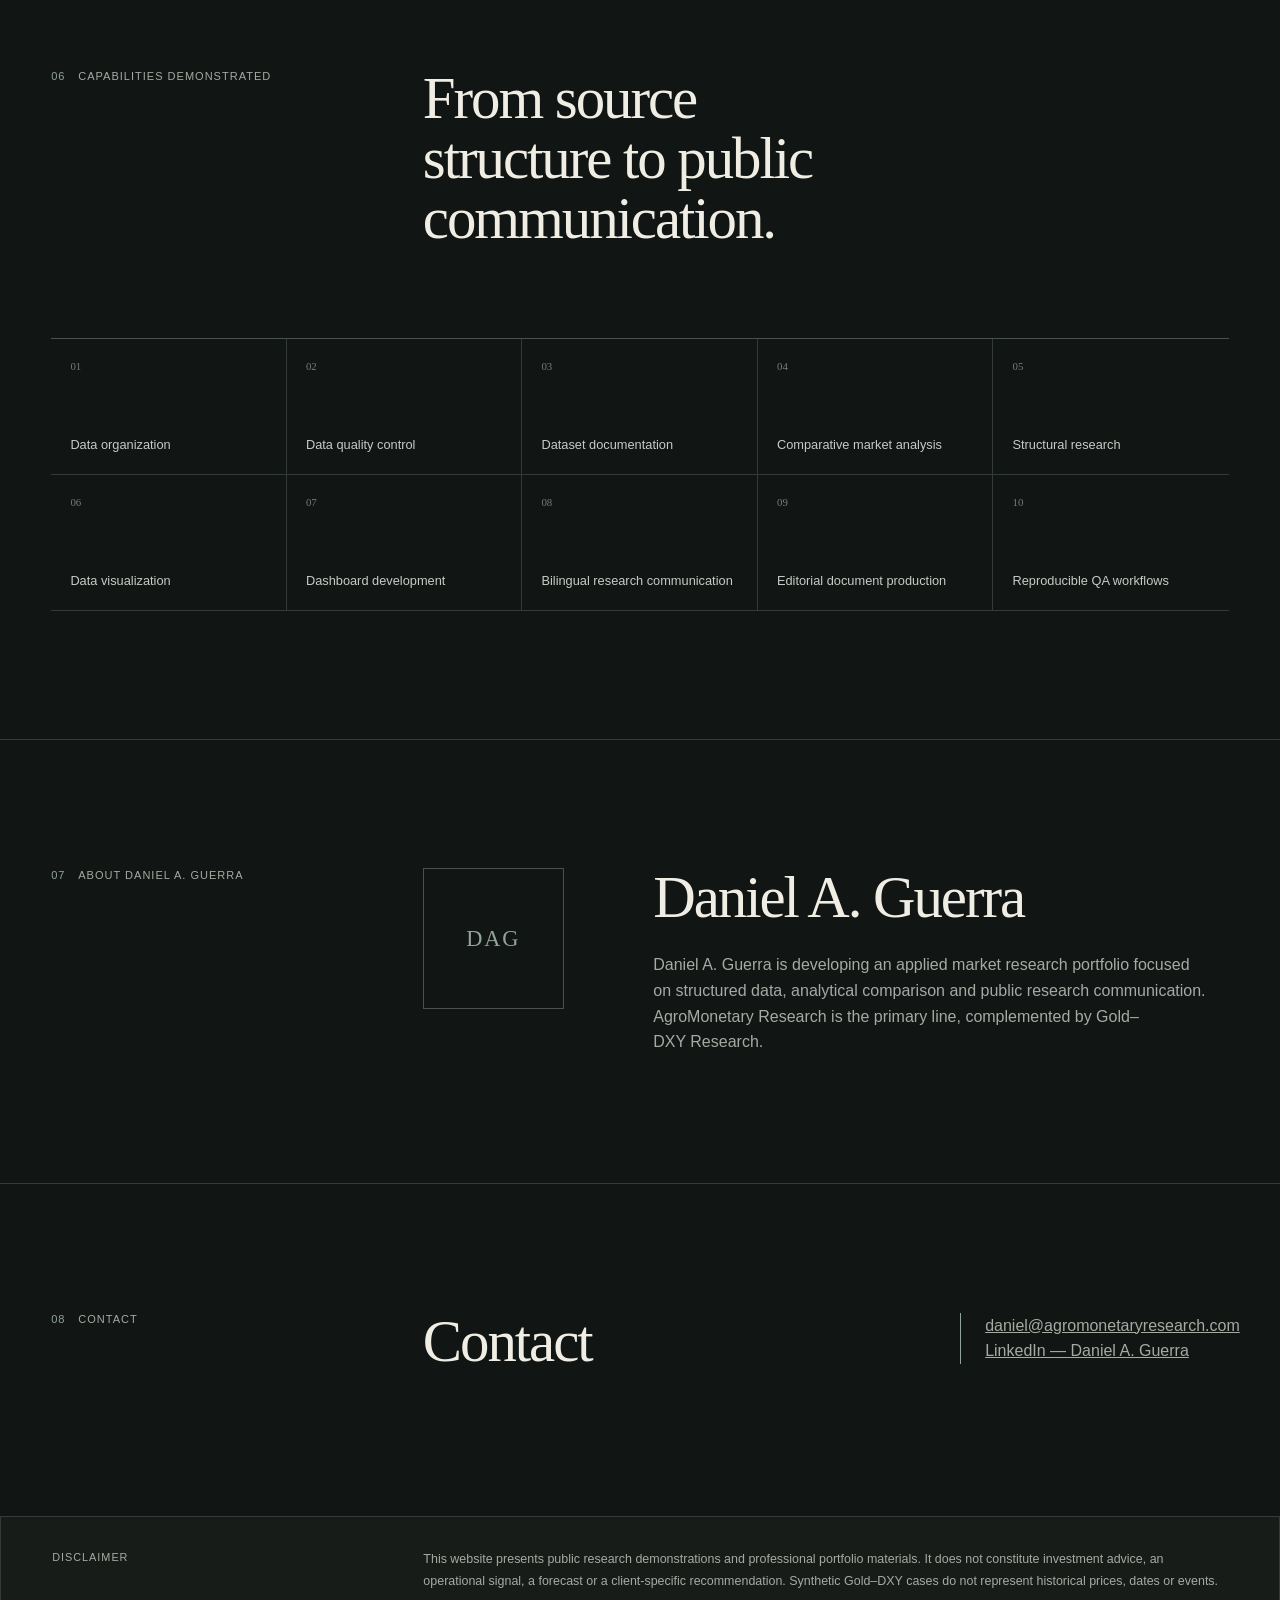
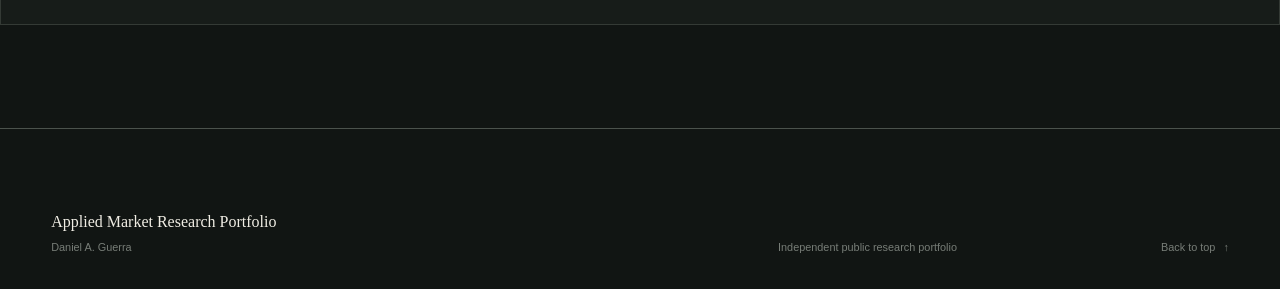
==== commit 70d29eaa: "Integrate public Research Note PDFs" ====
--- a/index.html
+++ b/index.html
@@ -269,7 +269,8 @@
             <p><span class="lang-en">Temporal persistence in a selected Wheat sequence.</span><span class="lang-es" lang="es">Persistencia temporal en una secuencia seleccionada de Wheat.</span></p>
             <div class="note-footer">
               <span class="evidence-label"><span class="lang-en">Historical public portfolio evidence</span><span class="lang-es" lang="es">Evidencia histórica pública del portafolio</span></span>
-              <span class="pdf-status"><span class="lang-en">PDF access will be activated during public deployment.</span><span class="lang-es" lang="es">El acceso al PDF se activará durante el despliegue público.</span></span>
+              <a class="text-link" href="assets/documents/agro/AMR_Research_Note_01_EN.pdf" target="_blank" rel="noopener noreferrer" type="application/pdf"><span class="lang-en">View English PDF</span><span class="lang-es" lang="es">Ver PDF en inglés</span><span aria-hidden="true">↗</span></a>
+              <a class="text-link" href="assets/documents/agro/AMR_Research_Note_01_ES.pdf" target="_blank" rel="noopener noreferrer" type="application/pdf"><span class="lang-en">View Spanish PDF</span><span class="lang-es" lang="es">Ver PDF en español</span><span aria-hidden="true">↗</span></a>
             </div>
           </article>
 
@@ -279,7 +280,8 @@
             <p><span class="lang-en">Cross-asset divergence between Soybean, Corn and Wheat.</span><span class="lang-es" lang="es">Divergencia entre Soybean, Corn y Wheat.</span></p>
             <div class="note-footer">
               <span class="evidence-label"><span class="lang-en">Historical public portfolio evidence</span><span class="lang-es" lang="es">Evidencia histórica pública del portafolio</span></span>
-              <span class="pdf-status"><span class="lang-en">PDF access will be activated during public deployment.</span><span class="lang-es" lang="es">El acceso al PDF se activará durante el despliegue público.</span></span>
+              <a class="text-link" href="assets/documents/agro/AMR_Research_Note_02_EN.pdf" target="_blank" rel="noopener noreferrer" type="application/pdf"><span class="lang-en">View English PDF</span><span class="lang-es" lang="es">Ver PDF en inglés</span><span aria-hidden="true">↗</span></a>
+              <a class="text-link" href="assets/documents/agro/AMR_Research_Note_02_ES.pdf" target="_blank" rel="noopener noreferrer" type="application/pdf"><span class="lang-en">View Spanish PDF</span><span class="lang-es" lang="es">Ver PDF en español</span><span aria-hidden="true">↗</span></a>
             </div>
           </article>
 
@@ -289,7 +291,8 @@
             <p><span class="lang-en">Normalized synthetic trajectories showing Gold and DXY moving in opposite directions.</span><span class="lang-es" lang="es">Trayectorias sintéticas normalizadas que muestran Gold y DXY moviéndose en direcciones opuestas.</span></p>
             <div class="note-footer">
               <span class="evidence-label"><span class="lang-en">Synthetic public research demonstration</span><span class="lang-es" lang="es">Demostración pública de investigación sintética</span></span>
-              <span class="pdf-status"><span class="lang-en">PDF access will be activated during public deployment.</span><span class="lang-es" lang="es">El acceso al PDF se activará durante el despliegue público.</span></span>
+              <a class="text-link" href="assets/documents/gold-dxy/Gold_DXY_Research_Note_01_EN.pdf" target="_blank" rel="noopener noreferrer" type="application/pdf"><span class="lang-en">View English PDF</span><span class="lang-es" lang="es">Ver PDF en inglés</span><span aria-hidden="true">↗</span></a>
+              <a class="text-link" href="assets/documents/gold-dxy/Gold_DXY_Research_Note_01_ES.pdf" target="_blank" rel="noopener noreferrer" type="application/pdf"><span class="lang-en">View Spanish PDF</span><span class="lang-es" lang="es">Ver PDF en español</span><span aria-hidden="true">↗</span></a>
             </div>
           </article>
         </div>
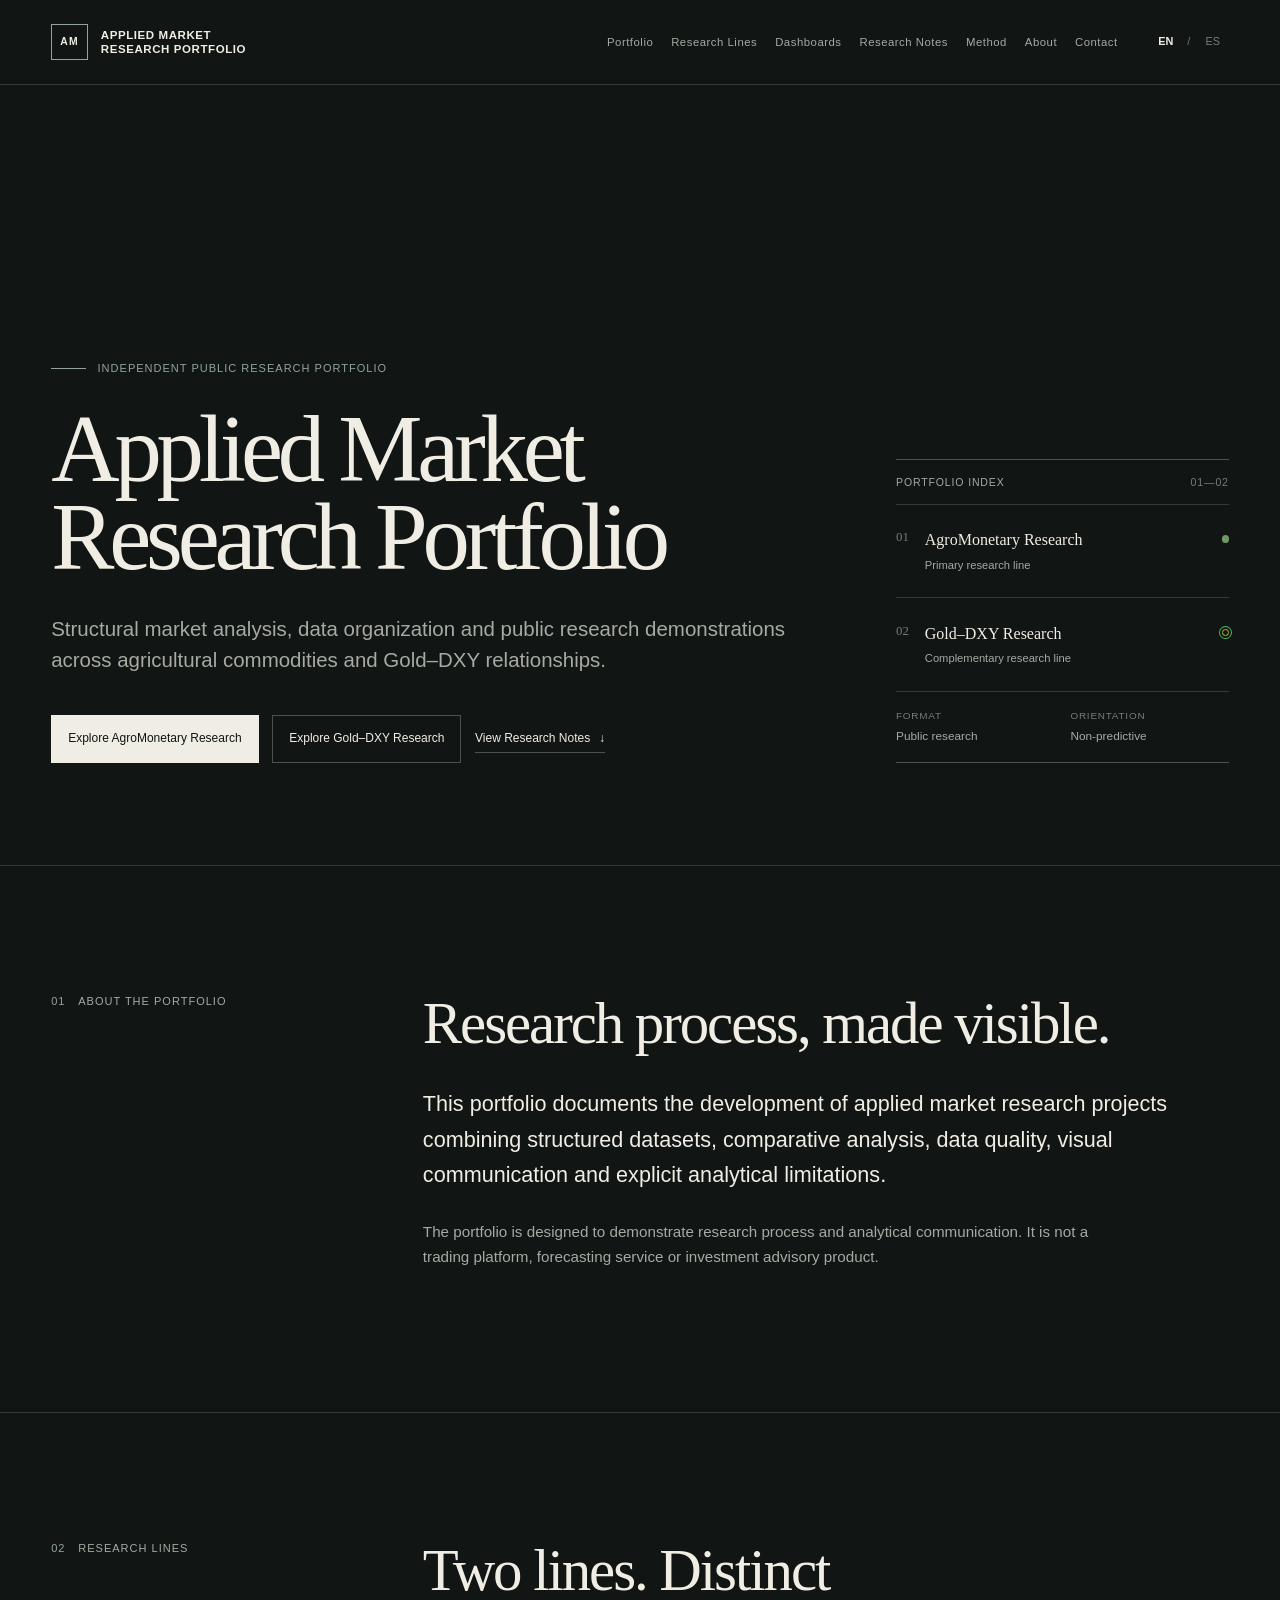
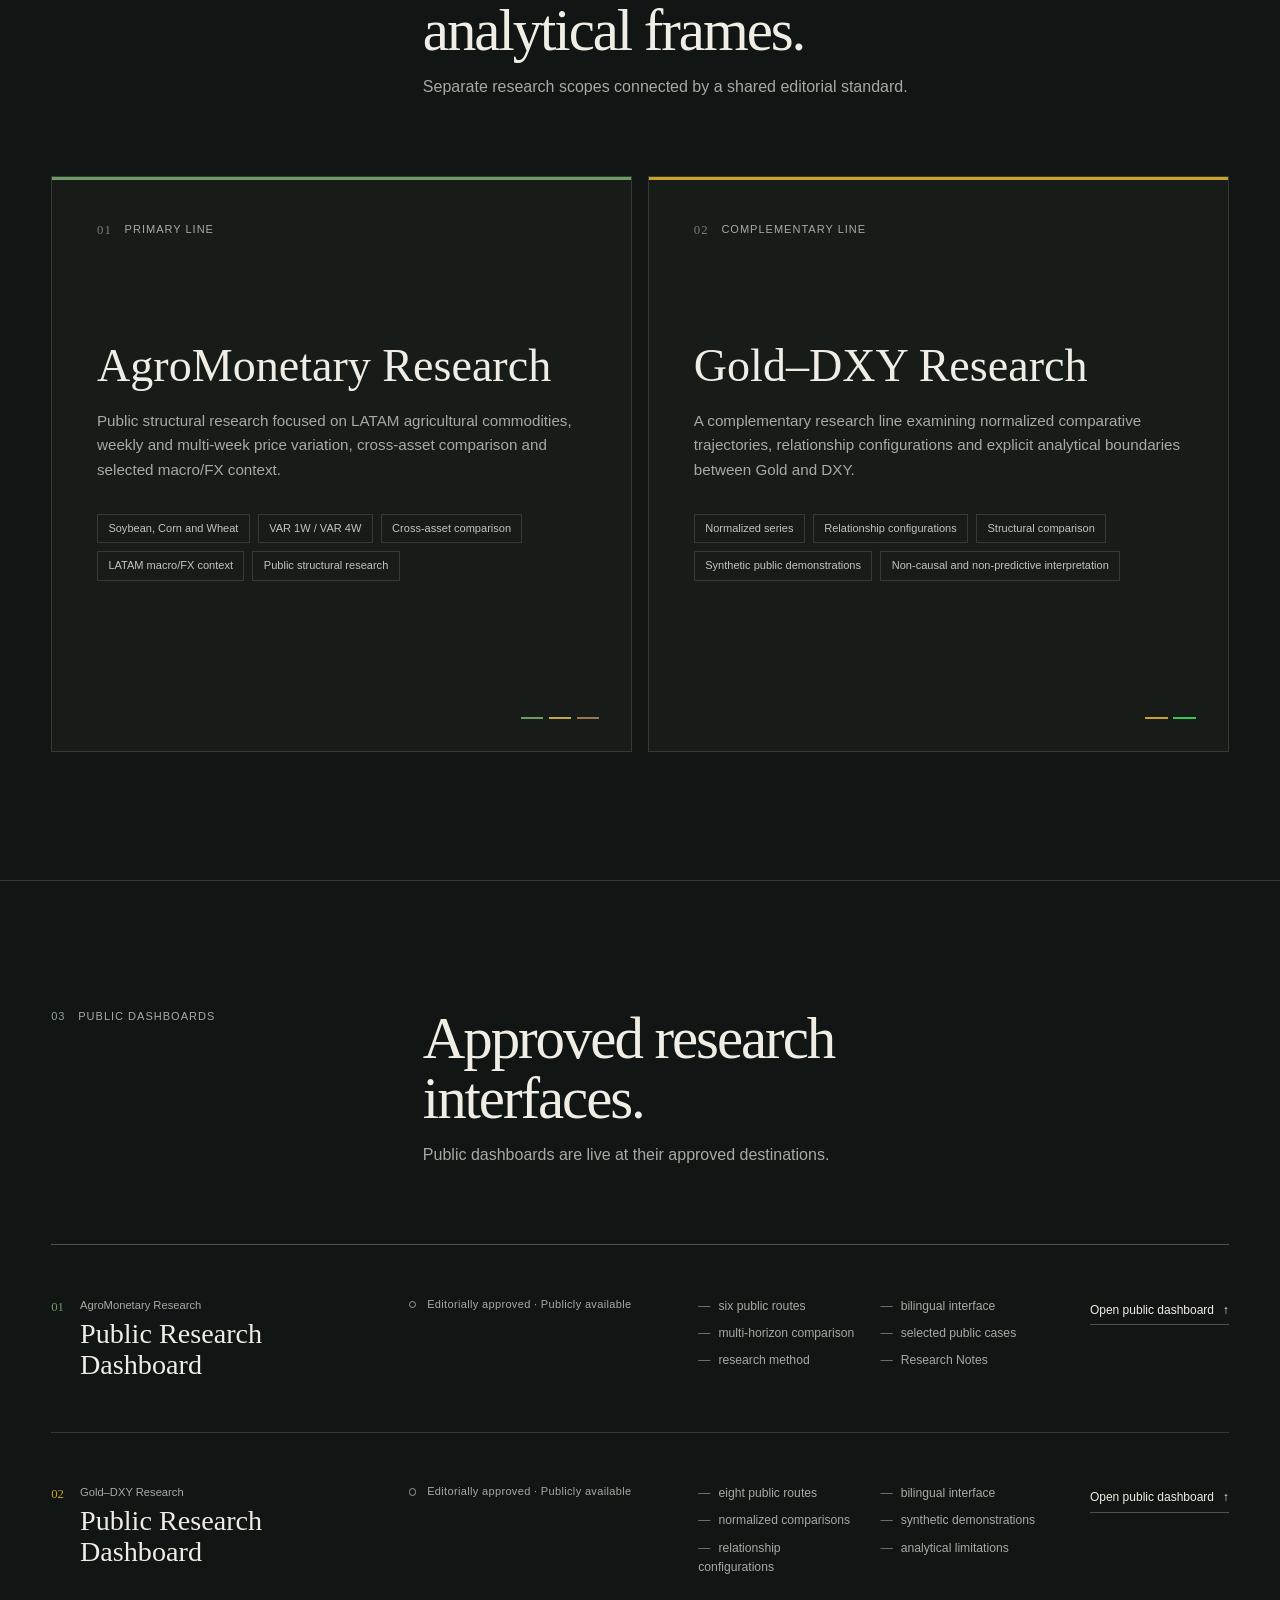
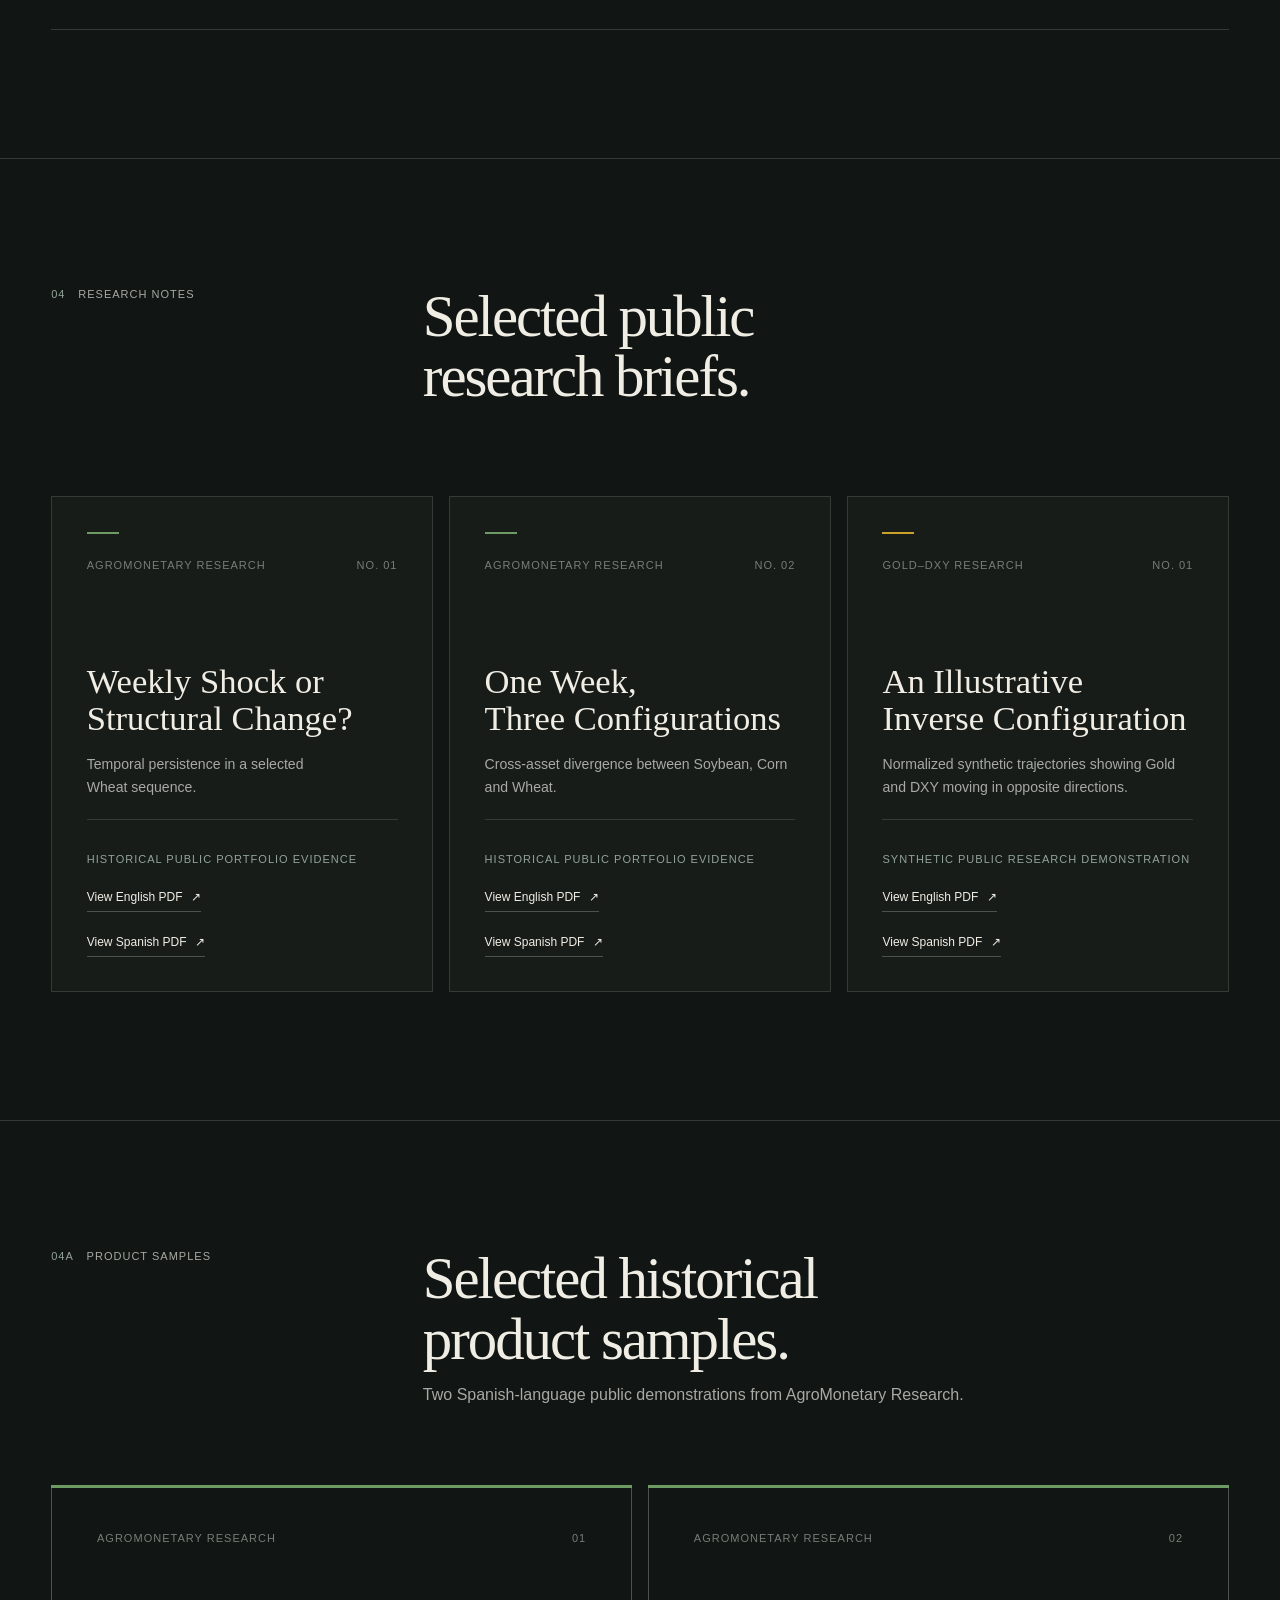
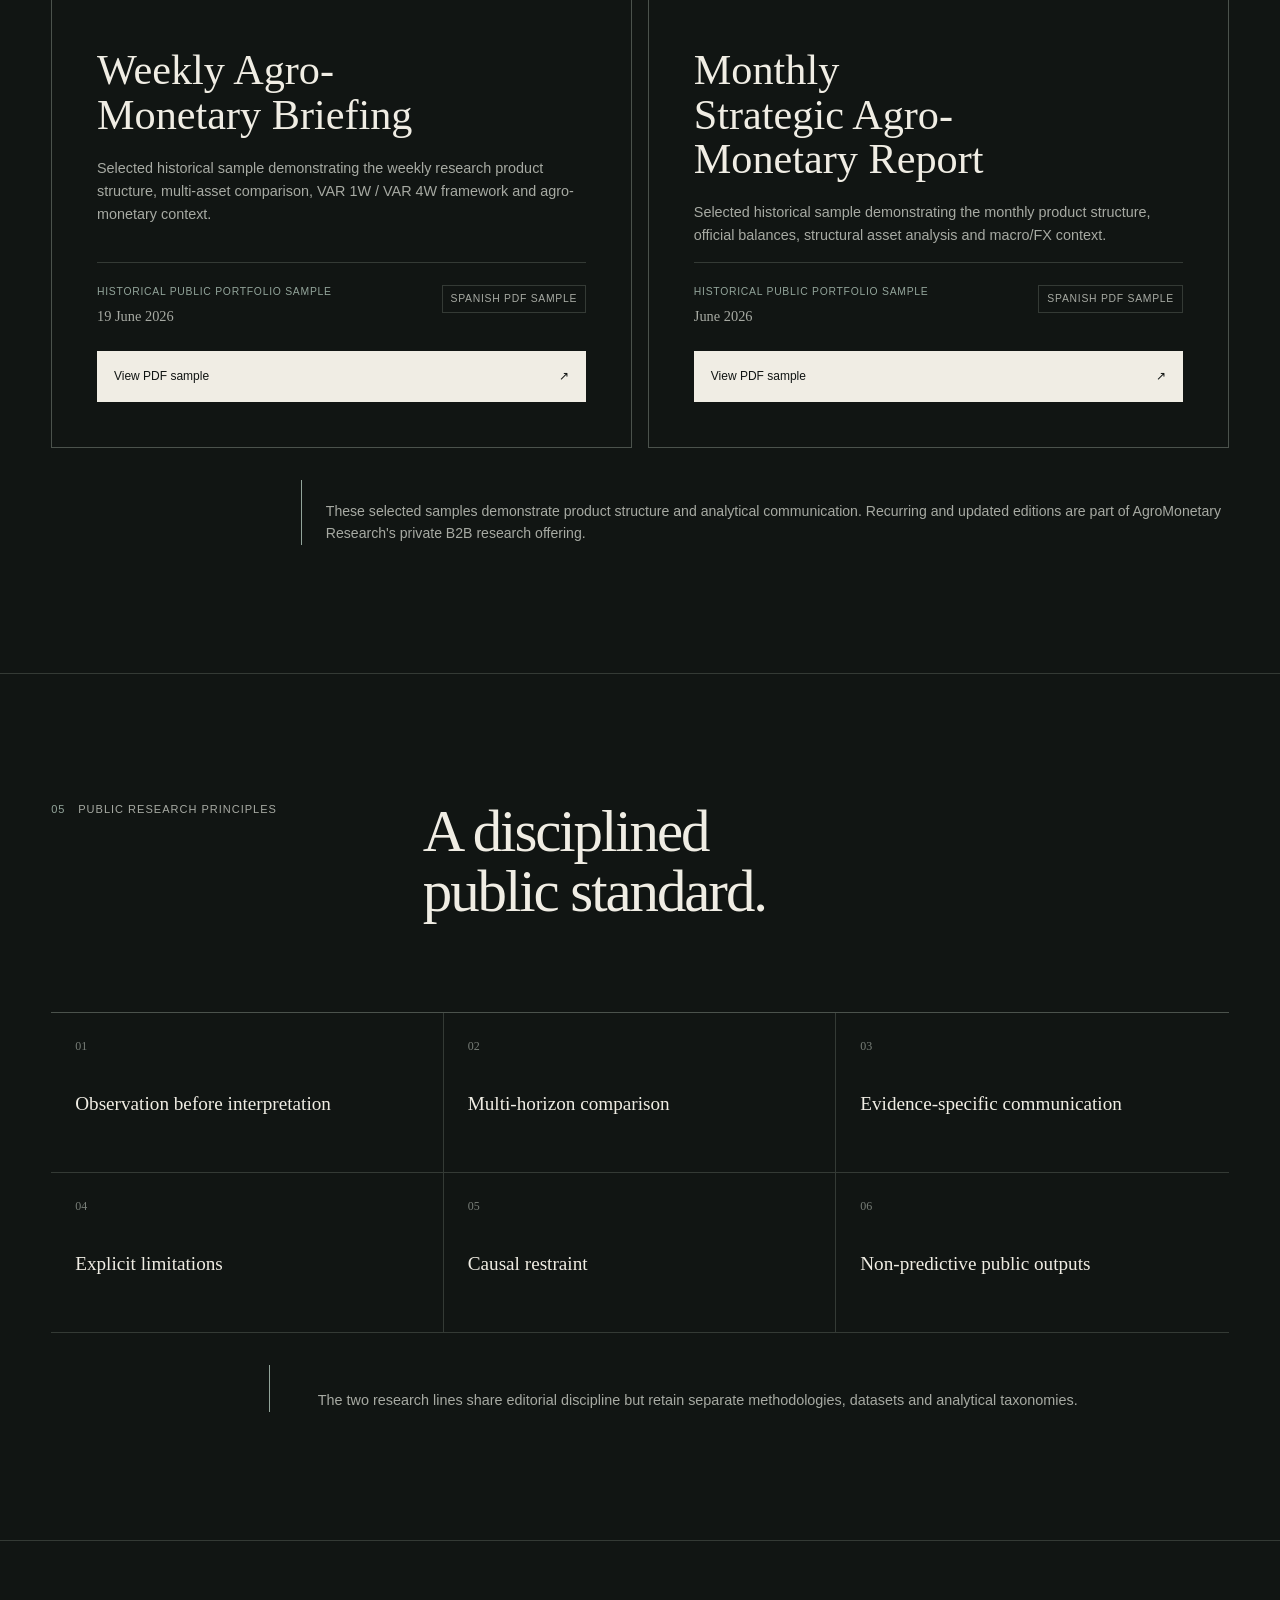
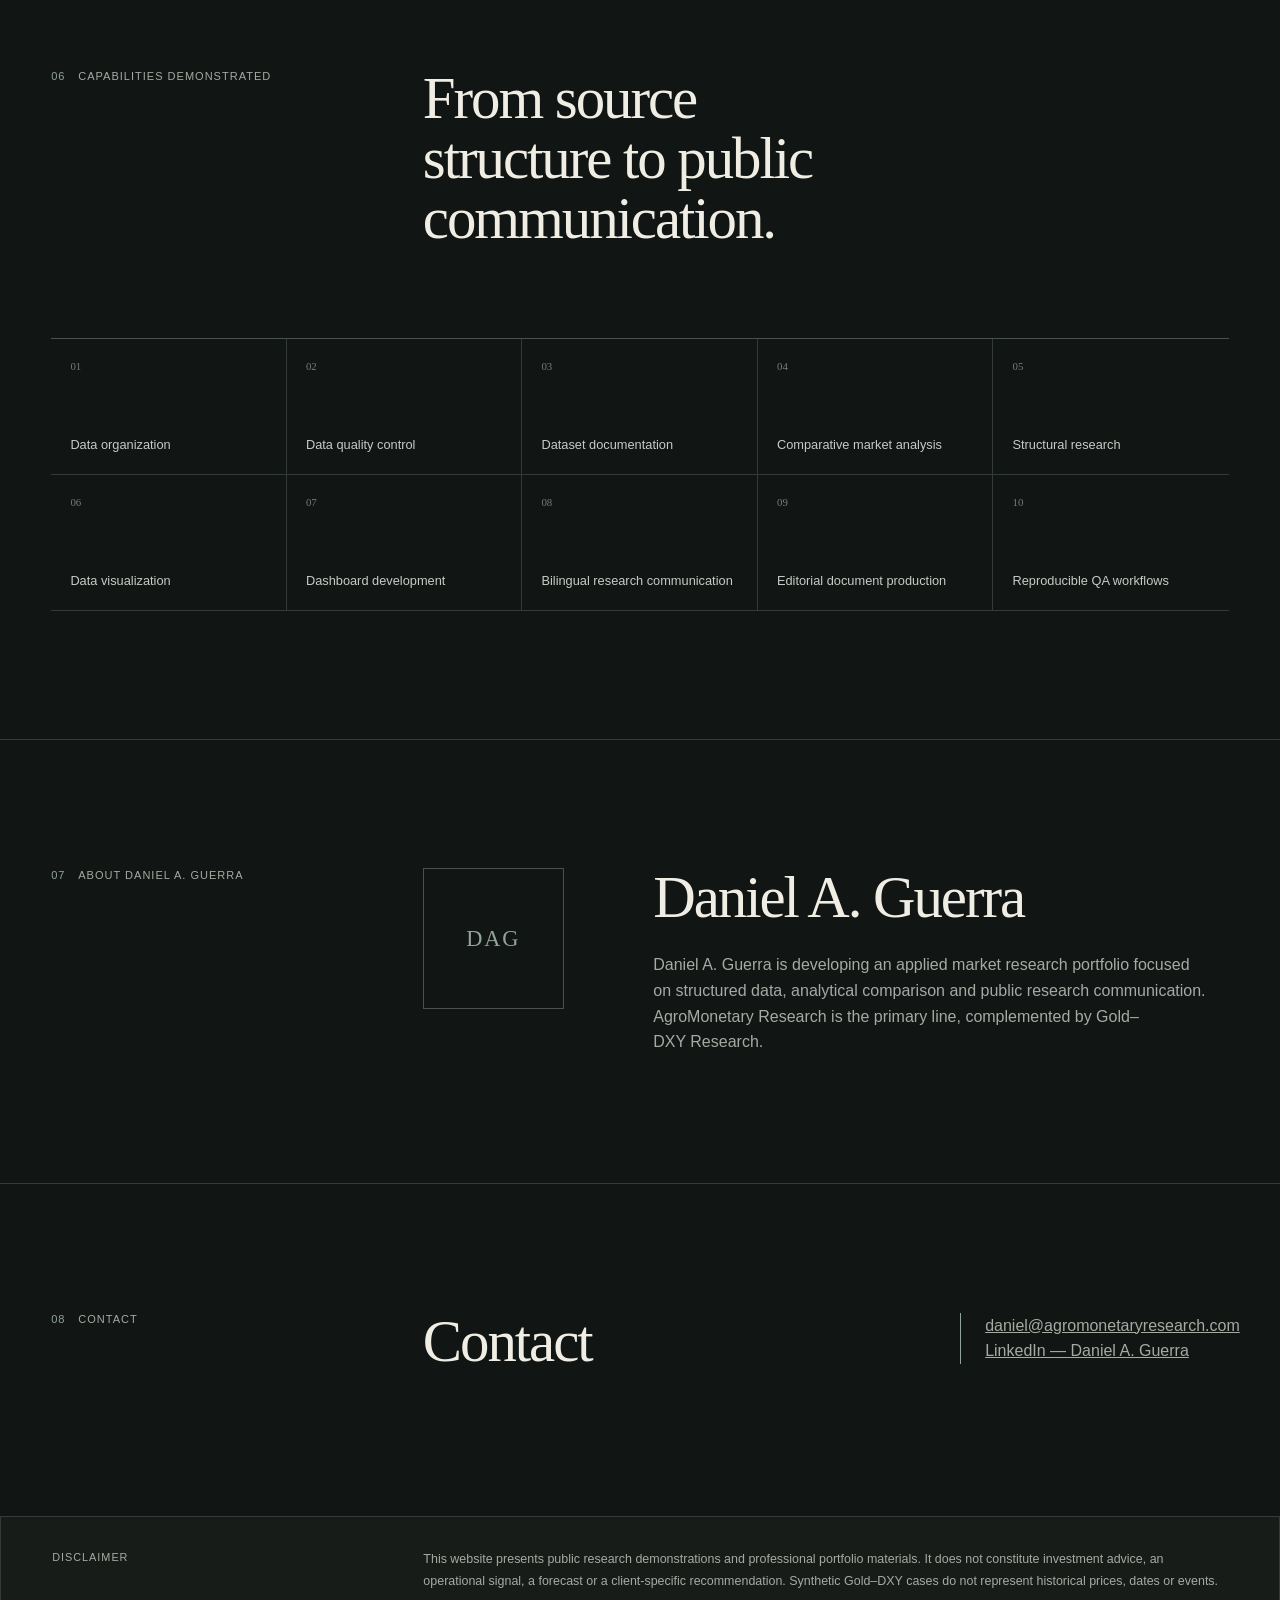
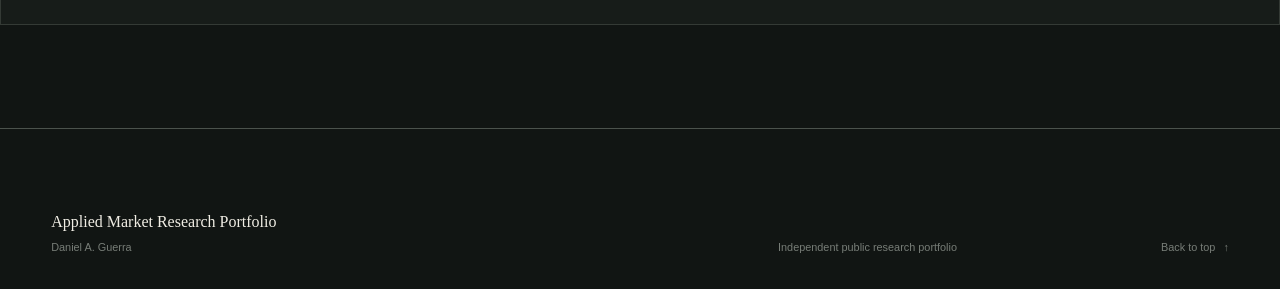
==== commit e29dc2f1: "Finalize public portfolio publication" ====
--- a/index.html
+++ b/index.html
@@ -6,6 +6,7 @@
     <meta name="description" content="Applied market research portfolio by Daniel A. Guerra, connecting AgroMonetary Research and Gold–DXY Research.">
     <meta name="theme-color" content="#111513">
     <title>Applied Market Research Portfolio — Daniel A. Guerra</title>
+    <link rel="canonical" href="https://agromonetaryresearch.com/">
     <link rel="stylesheet" href="styles.css">
     <script src="script.js" defer></script>
   </head>
@@ -208,8 +209,8 @@
               <span class="lang-es" lang="es">Interfaces de investigación aprobadas.</span>
             </h2>
             <p class="section-summary">
-              <span class="lang-en">Public links remain inactive until deployment.</span>
-              <span class="lang-es" lang="es">Los enlaces públicos permanecerán inactivos hasta el despliegue.</span>
+              <span class="lang-en">Public dashboards are live at their approved destinations.</span>
+              <span class="lang-es" lang="es">Los dashboards públicos están activos en sus destinos aprobados.</span>
             </p>
           </div>
         </div>
@@ -220,7 +221,7 @@
               <span class="card-number">01</span>
               <div><p>AgroMonetary Research</p><h3>Public Research Dashboard</h3></div>
             </div>
-            <div class="status"><span aria-hidden="true"></span><span class="lang-en">Editorially approved · Deployment pending</span><span class="lang-es" lang="es">Aprobado editorialmente · Despliegue pendiente</span></div>
+            <div class="status"><span aria-hidden="true"></span><span class="lang-en">Editorially approved · Publicly available</span><span class="lang-es" lang="es">Aprobado editorialmente · Disponible públicamente</span></div>
             <ul>
               <li><span class="lang-en">six public routes</span><span class="lang-es" lang="es">seis rutas públicas</span></li>
               <li><span class="lang-en">bilingual interface</span><span class="lang-es" lang="es">interfaz bilingüe</span></li>
@@ -237,7 +238,7 @@
               <span class="card-number">02</span>
               <div><p>Gold–DXY Research</p><h3>Public Research Dashboard</h3></div>
             </div>
-            <div class="status"><span aria-hidden="true"></span><span class="lang-en">Editorially approved · Deployment pending</span><span class="lang-es" lang="es">Aprobado editorialmente · Despliegue pendiente</span></div>
+            <div class="status"><span aria-hidden="true"></span><span class="lang-en">Editorially approved · Publicly available</span><span class="lang-es" lang="es">Aprobado editorialmente · Disponible públicamente</span></div>
             <ul>
               <li><span class="lang-en">eight public routes</span><span class="lang-es" lang="es">ocho rutas públicas</span></li>
               <li><span class="lang-en">bilingual interface</span><span class="lang-es" lang="es">interfaz bilingüe</span></li>
